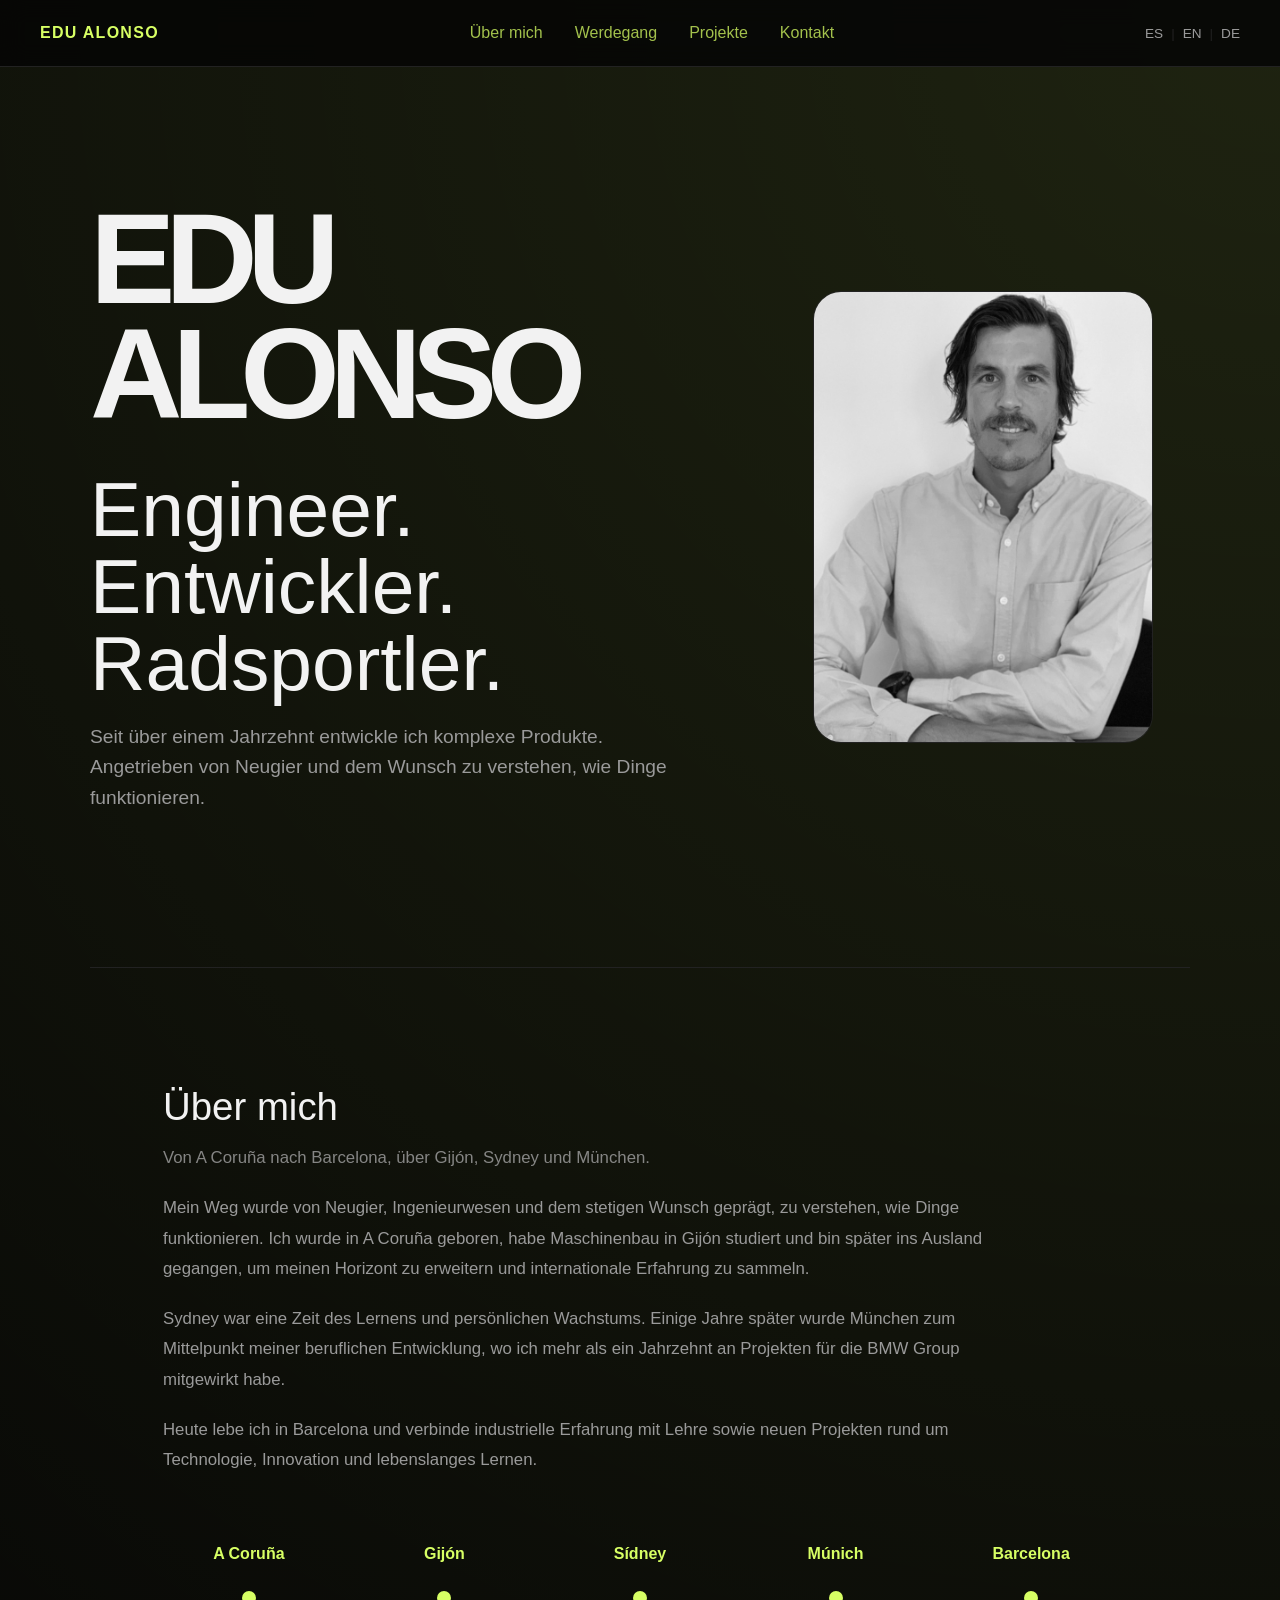
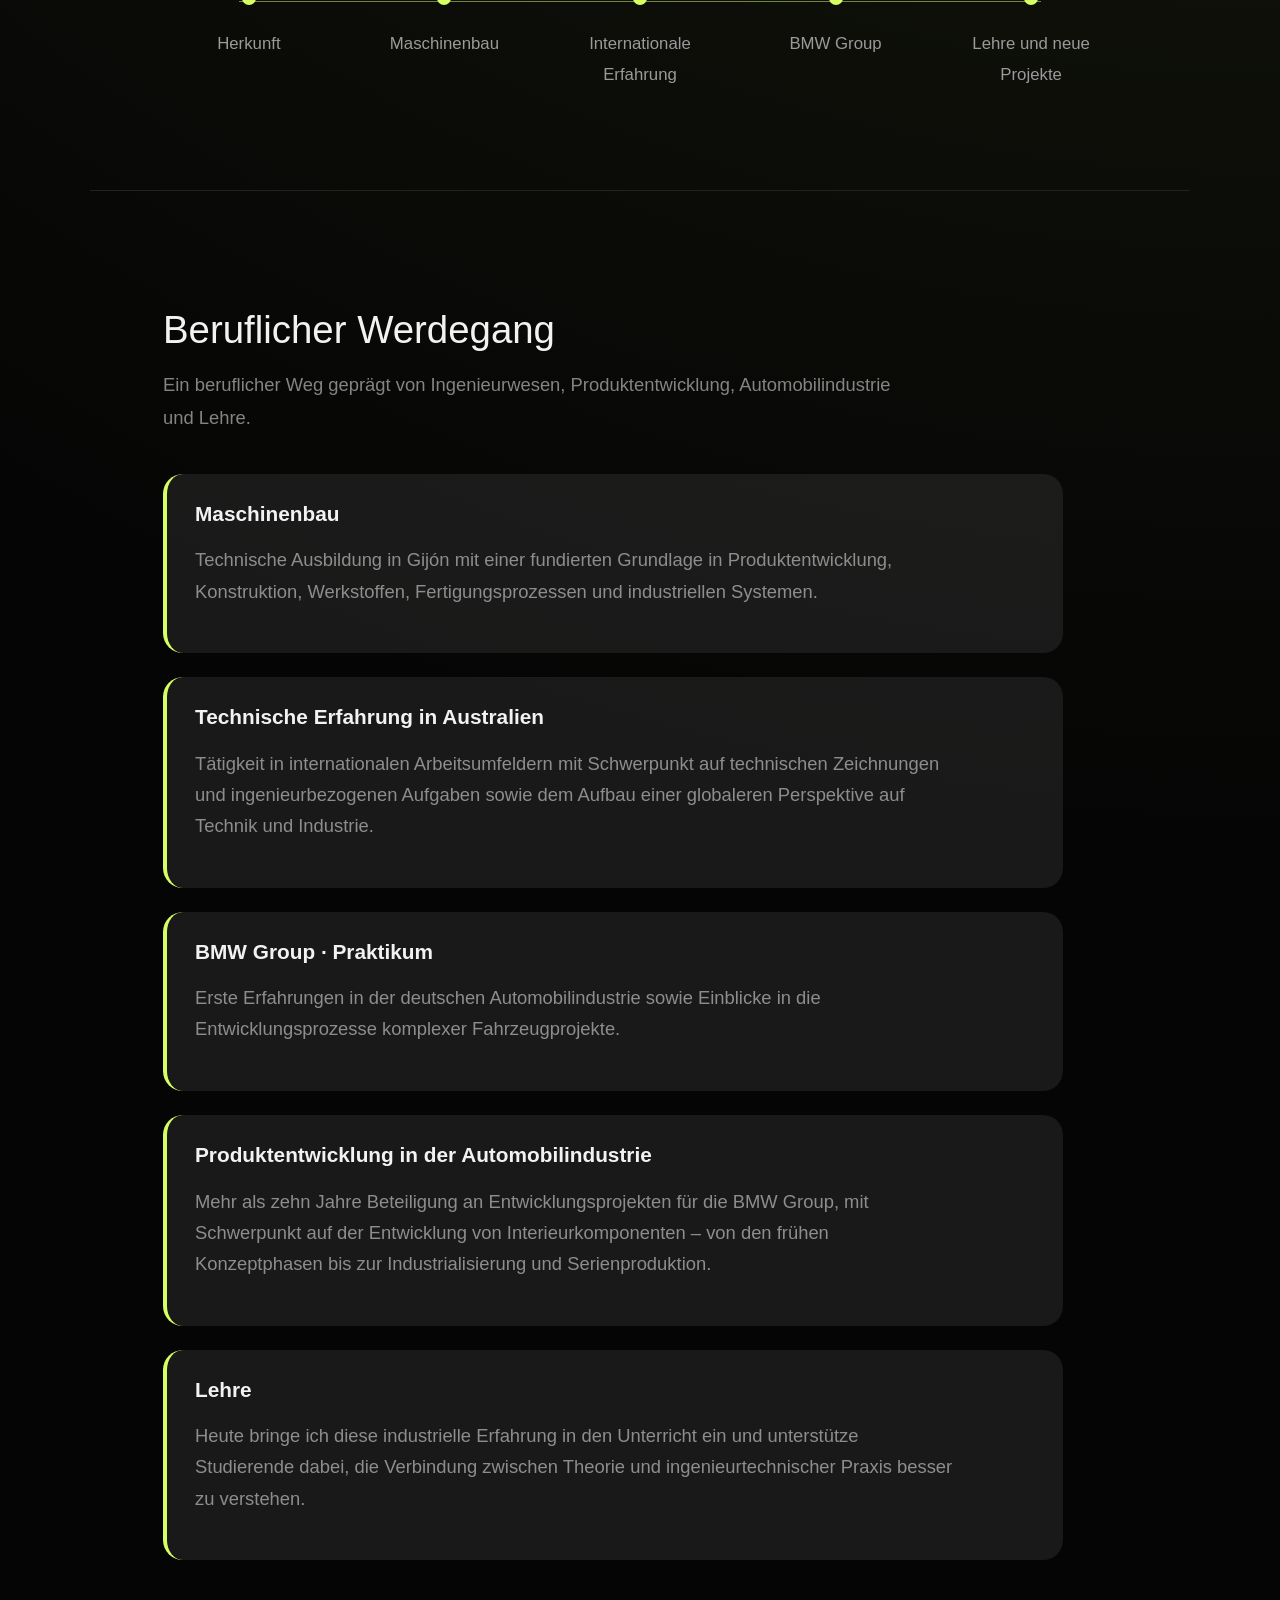
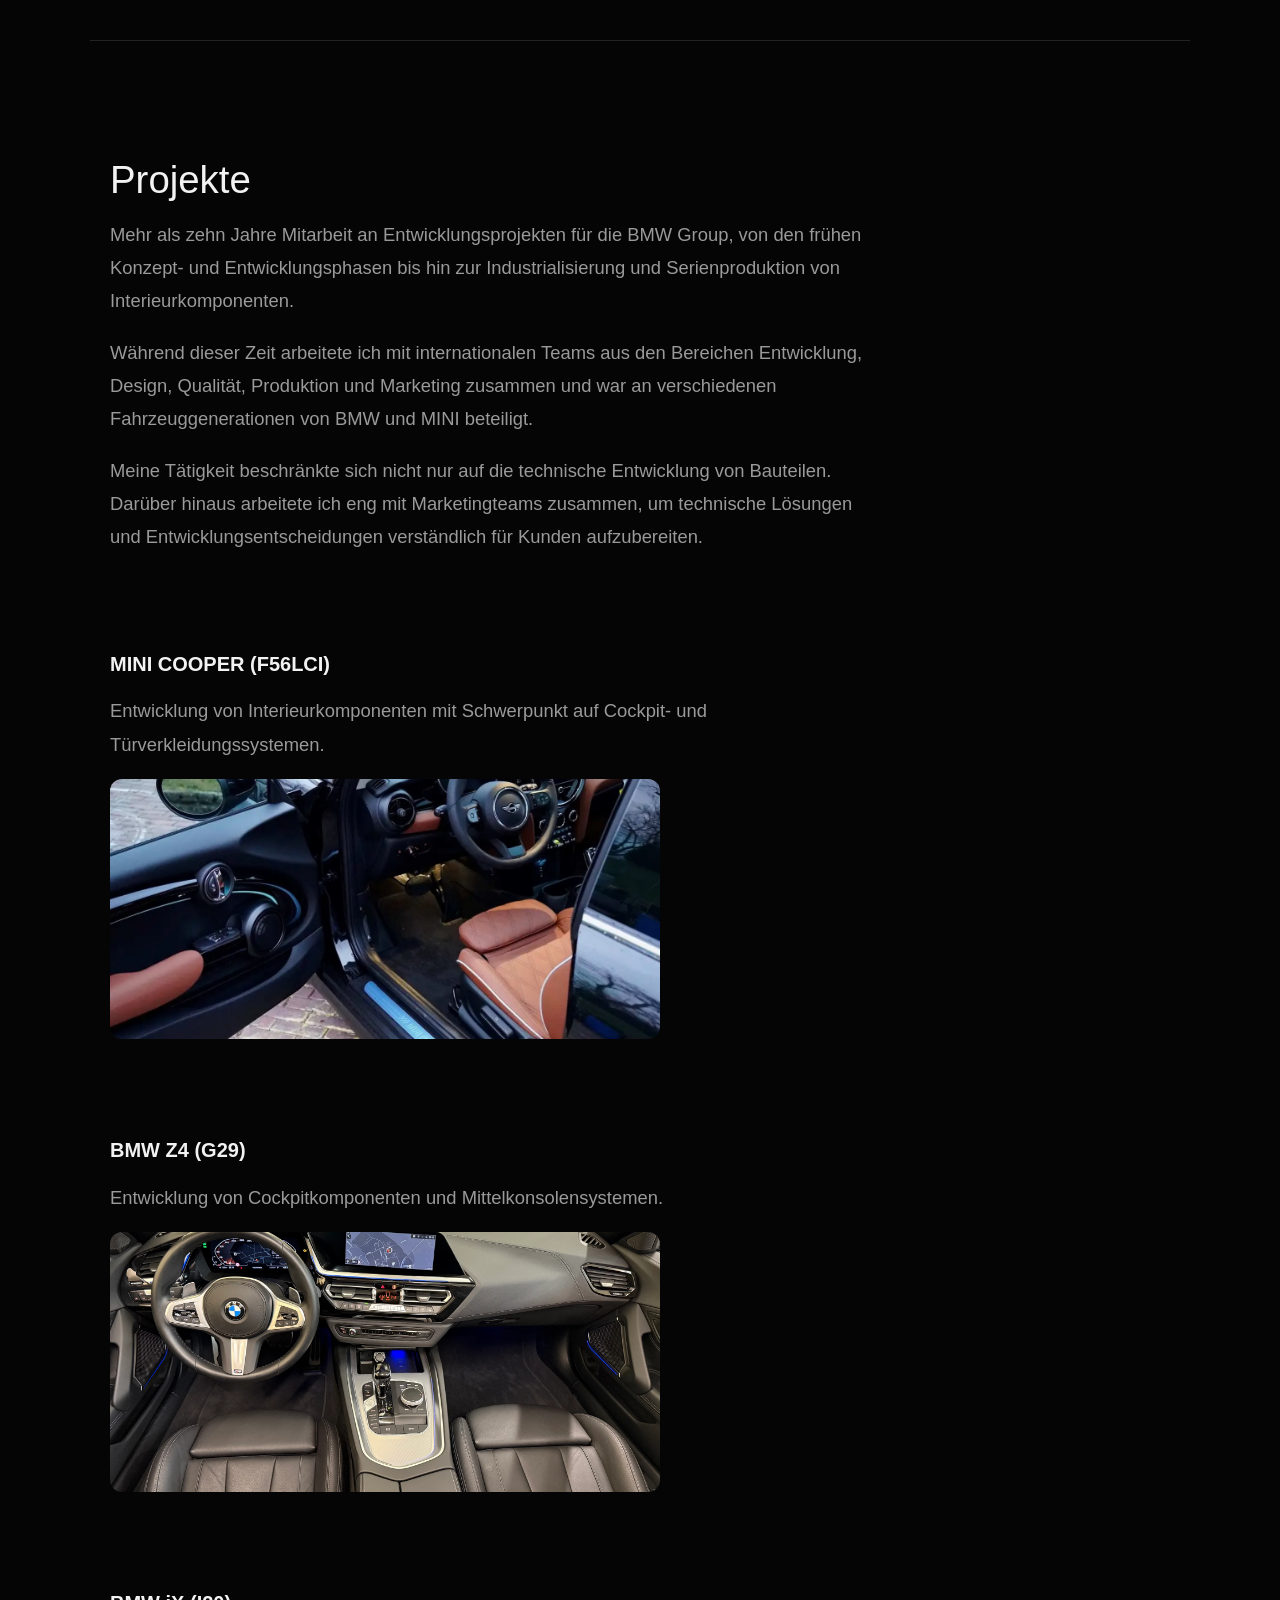
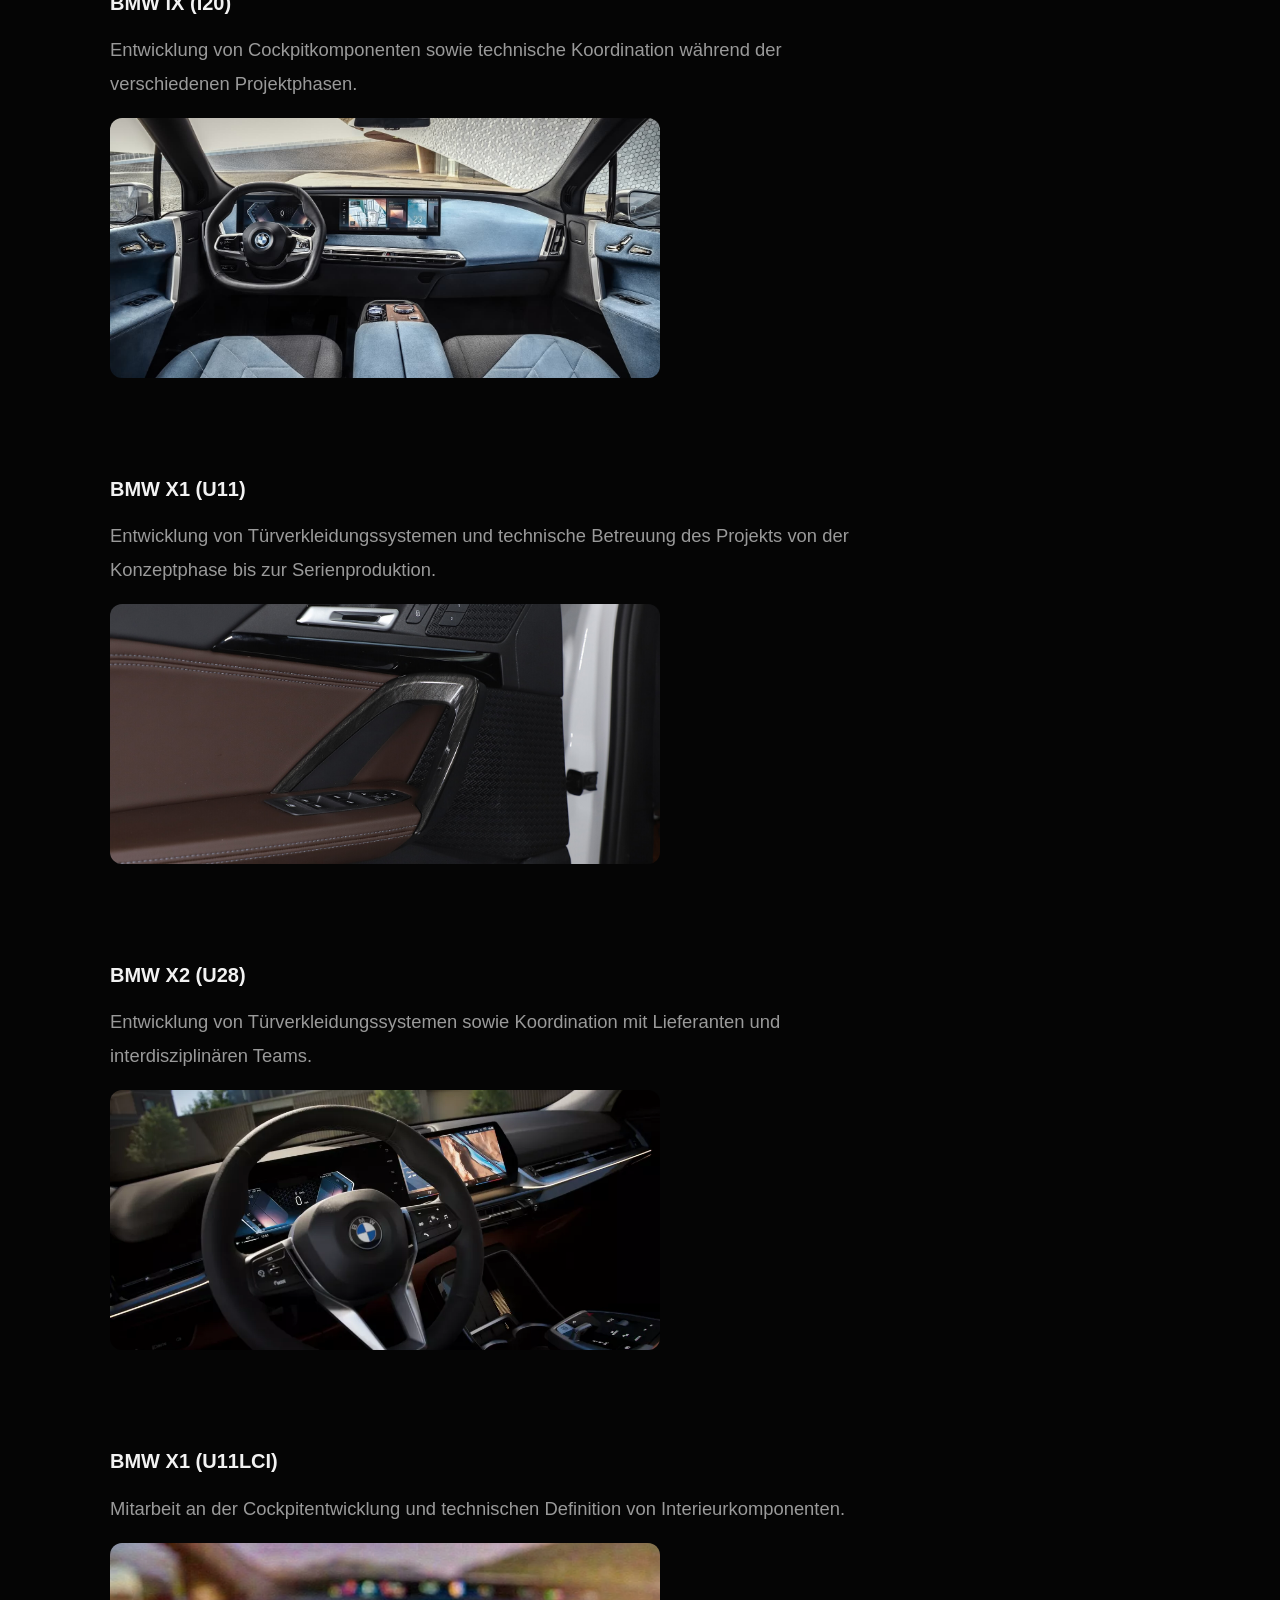
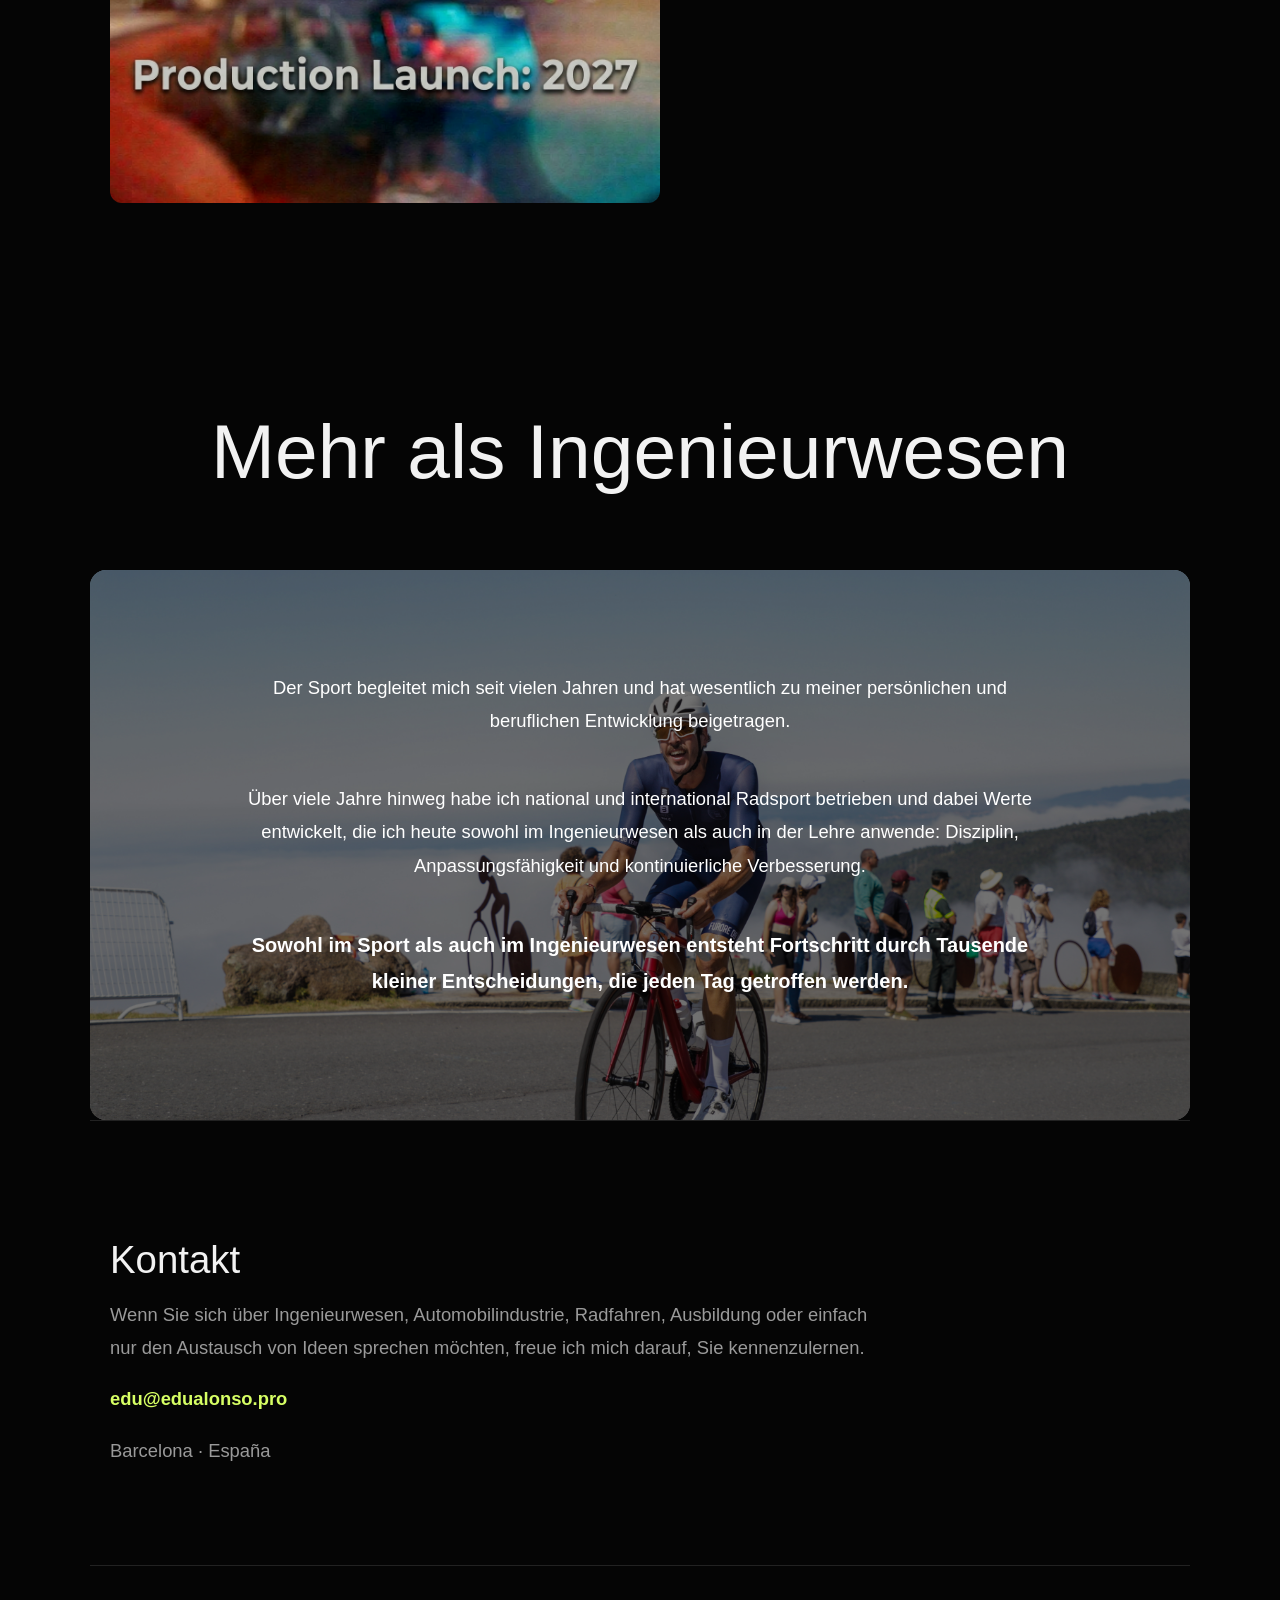
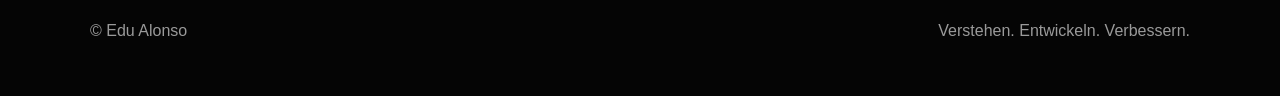
==== de/index.html @ 9af8e87d "Update index.html" ====
<!DOCTYPE html>
<html lang="de">
<head>
  <meta charset="UTF-8" />
  <meta name="viewport" content="width=device-width, initial-scale=1.0" />

<title>Edu Alonso | Ingenieur · Produktentwicklung · Lehre</title>
  <link rel="stylesheet" href="../styles.css" />
</head>

<body>
  <nav class="navbar">
    <div class="nav-logo">EDU ALONSO</div>

    <div class="nav-links">
      <a href="#historia">Über mich</a>
      <a href="#trayectoria">Werdegang</a>
      <a href="#proyectos">Projekte</a>
      <a href="#contacto">Kontakt</a>
    </div>
    <div class="language-switcher">
  <a href="/">ES</a>
  <span>|</span>
  <a href="/en/">EN</a>
  <span>|</span>
  <a href="/de/">DE</a>
</div>
</div>
  </nav>

  <main class="page">
    <section class="hero hero-split">
      <div class="hero-text">
        <h1>EDU ALONSO</h1>

        <h2>
          Engineer.<br />
          Entwickler.<br />
          Radsportler.
        </h2>

        

<p class="intro">

  Seit über einem Jahrzehnt entwickle ich komplexe Produkte.

  Angetrieben von Neugier und dem Wunsch zu verstehen, wie Dinge funktionieren.

</p>
      </div>

      <div class="hero-image">
        <img src="../images/edu-portrait.jpeg" alt="Retrato de Edu Alonso" />
      </div>
    </section>

    <section id="historia" class="section">
      <div class="container">
       <h2>Über mich</h2>

<p class="section-intro">
  Von A Coruña nach Barcelona, über Gijón, Sydney und München.
</p>

<p>
  Mein Weg wurde von Neugier, Ingenieurwesen und dem stetigen Wunsch geprägt,
  zu verstehen, wie Dinge funktionieren. Ich wurde in A Coruña geboren, habe
  Maschinenbau in Gijón studiert und bin später ins Ausland gegangen,
  um meinen Horizont zu erweitern und internationale Erfahrung zu sammeln.
</p>

<p>
  Sydney war eine Zeit des Lernens und persönlichen Wachstums. Einige Jahre später
  wurde München zum Mittelpunkt meiner beruflichen Entwicklung, wo ich mehr als ein
  Jahrzehnt an Projekten für die BMW Group mitgewirkt habe.
</p>

<p>
  Heute lebe ich in Barcelona und verbinde industrielle Erfahrung mit Lehre sowie
  neuen Projekten rund um Technologie, Innovation und lebenslanges Lernen.
</p>

        <div class="city-line">
          <div class="city-point">
            <h4>A Coruña</h4>
            <span class="dot"></span>
            <p>Herkunft</p>
          </div>

          <div class="city-point">
            <h4>Gijón</h4>
            <span class="dot"></span>
            <p>Maschinenbau</p>
          </div>

          <div class="city-point">
            <h4>Sídney</h4>
            <span class="dot"></span>
            <p>Internationale Erfahrung</p>
          </div>

          <div class="city-point">
            <h4>Múnich</h4>
            <span class="dot"></span>
            <p>BMW Group</p>
          </div>

          <div class="city-point">
            <h4>Barcelona</h4>
            <span class="dot"></span>
            <p>Lehre und neue Projekte</p>
          </div>
        </div>
      </div>
    </section>

    <section id="trayectoria" class="section">
      <div class="container">
        <h2>Beruflicher Werdegang</h2>

        <p class="section-intro">
Ein beruflicher Weg geprägt von Ingenieurwesen,
Produktentwicklung, Automobilindustrie und Lehre.
</p>

        <div class="career-timeline">
          <div class="career-item">
           <h3>Maschinenbau</h3>

<p>
Technische Ausbildung in Gijón mit einer fundierten Grundlage in
Produktentwicklung, Konstruktion, Werkstoffen, Fertigungsprozessen
und industriellen Systemen.
</p>
          </div>

          <div class="career-item">
            <h3>Technische Erfahrung in Australien</h3>

<p>

Tätigkeit in internationalen Arbeitsumfeldern mit Schwerpunkt auf

technischen Zeichnungen und ingenieurbezogenen Aufgaben sowie dem Aufbau

einer globaleren Perspektive auf Technik und Industrie.

</p>
          </div>

          <div class="career-item">
          <h3>BMW Group · Praktikum</h3>

<p>
Erste Erfahrungen in der deutschen Automobilindustrie sowie Einblicke
in die Entwicklungsprozesse komplexer Fahrzeugprojekte.
</p>
          </div>

          <div class="career-item">
            <h3>Produktentwicklung in der Automobilindustrie</h3>

<p>
Mehr als zehn Jahre Beteiligung an Entwicklungsprojekten für die BMW Group,
mit Schwerpunkt auf der Entwicklung von Interieurkomponenten – von den frühen
Konzeptphasen bis zur Industrialisierung und Serienproduktion.
</p>
          </div>

          <div class="career-item">
           <h3>Lehre</h3>

<p>
Heute bringe ich diese industrielle Erfahrung in den Unterricht ein und
unterstütze Studierende dabei, die Verbindung zwischen Theorie und
ingenieurtechnischer Praxis besser zu verstehen.
</p>
          </div>
        </div>
      </div>
    </section>

    <section id="proyectos" class="section">
      <h2>Projekte</h2>

      <p>
Mehr als zehn Jahre Mitarbeit an Entwicklungsprojekten für die BMW Group,
von den frühen Konzept- und Entwicklungsphasen bis hin zur Industrialisierung
und Serienproduktion von Interieurkomponenten.
</p>

      <p>
Während dieser Zeit arbeitete ich mit internationalen Teams aus den Bereichen
Entwicklung, Design, Qualität, Produktion und Marketing zusammen und war an
verschiedenen Fahrzeuggenerationen von BMW und MINI beteiligt.
</p>

     <p>
Meine Tätigkeit beschränkte sich nicht nur auf die technische Entwicklung von
Bauteilen. Darüber hinaus arbeitete ich eng mit Marketingteams zusammen, um
technische Lösungen und Entwicklungsentscheidungen verständlich für Kunden
aufzubereiten.
</p>

      <div class="project">
        <h3>MINI COOPER (F56LCI)</h3>
       <p>
Entwicklung von Interieurkomponenten mit Schwerpunkt auf Cockpit- und Türverkleidungssystemen.
</p>
        <img src="../images/f56.jpg" alt="MINI F56" />
      </div>

      <div class="project">
        <h3>BMW Z4 (G29)</h3>
        <p>
Entwicklung von Cockpitkomponenten und Mittelkonsolensystemen.
</p>
        <img src="../images/g29.jpg" alt="BMW Z4" />
      </div>

      <div class="project">
        <h3>BMW iX (I20)</h3>
        <p>
Entwicklung von Cockpitkomponenten sowie technische Koordination während
der verschiedenen Projektphasen.
</p>
        <img src="../images/i20.jpg" alt="BMW iX" />
      </div>

      <div class="project">
        <h3>BMW X1 (U11)</h3>
        <p>
Entwicklung von Türverkleidungssystemen und technische Betreuung des Projekts
von der Konzeptphase bis zur Serienproduktion.
</p>
        <img src="../images/u11.jpg" alt="BMW U11" />
      </div>

      <div class="project">
        <h3>BMW X2 (U28)</h3>
       <p>
Entwicklung von Türverkleidungssystemen sowie Koordination mit Lieferanten
und interdisziplinären Teams.
</p>
        <img src="../images/u28.jpg" alt="BMW U28" />
      </div>

      <div class="project">
        <h3>BMW X1 (U11LCI)</h3>
     <p>
Mitarbeit an der Cockpitentwicklung und technischen Definition von
Interieurkomponenten.
</p>
        <img src="../images/u11lci.jpg" alt="BMW U11LCI" />
      </div>
    </section>

    <section id="mas-alla">
      <h2>Mehr als Ingenieurwesen</h2>

      <div class="hero-cycling">
        <img src="../images/ciclismo.jpg" alt="Edu Alonso compitiendo" />

        <div class="cycling-overlay">
          <p class="quote">
Der Sport begleitet mich seit vielen Jahren und hat wesentlich zu meiner persönlichen und beruflichen Entwicklung beigetragen.
</p>

          <p class="quote">
Über viele Jahre hinweg habe ich national und international Radsport betrieben und dabei Werte entwickelt, die ich heute sowohl im Ingenieurwesen als auch in der Lehre anwende: Disziplin, Anpassungsfähigkeit und kontinuierliche Verbesserung.
</p>

          <p class="quote final-quote">
Sowohl im Sport als auch im Ingenieurwesen entsteht Fortschritt durch Tausende kleiner Entscheidungen, die jeden Tag getroffen werden.
</p>
        </div>
      </div>
    </section>

    <section id="contacto" class="section">
      <h2> Kontakt</h2>

      <p>
        Wenn Sie sich über Ingenieurwesen, Automobilindustrie, Radfahren, Ausbildung oder einfach nur den Austausch von Ideen sprechen möchten, freue ich mich darauf, Sie kennenzulernen.
      </p>

      <p>
        <a href="mailto:edu@edualonso.pro">edu@edualonso.pro</a>
      </p>

      <p class="contact-signature">
        Barcelona · España
      </p>
    </section>

    <footer class="footer">
      <p>© Edu Alonso</p>
     <p>Verstehen. Entwickeln. Verbessern.</p>
    </footer>
  </main>

  <script src="../script.js"></script>
</body>
</html>
---- styles.css ----
:root {
  --bg: #050505;
  --text: #f2f2f2;
  --muted: #9a9a9a;
  --line: #222;
  --card: #101010;
  --accent: #d7ff64;
}

* {
  box-sizing: border-box;
}

html {
  scroll-behavior: smooth;
  max-width: 100%;
  overflow-x: hidden;
}

body {
  margin: 0;
  max-width: 100%;
  overflow-x: hidden;
  font-family: "Avenir Next", Avenir, "Helvetica Neue", Helvetica, Arial, sans-serif;
  background:
    radial-gradient(circle at top right, rgba(215, 255, 100, 0.12), transparent 30%),
    var(--bg);
  color: var(--text);
}

img {
  max-width: 100%;
}

.page,
.container {
  width: min(1100px, 90%);
  margin: 0 auto;
}

/* NAVBAR */

.navbar {
  position: sticky;
  top: 0;
  z-index: 100;
  display: flex;
  justify-content: space-between;
  align-items: center;
  padding: 24px 40px;
  background: rgba(5, 5, 5, 0.85);
  backdrop-filter: blur(12px);
  border-bottom: 1px solid var(--line);
}

.nav-logo {
  color: var(--accent);
  font-weight: 700;
  letter-spacing: 0.08em;
}

.nav-links {
  display: flex;
  gap: 32px;
}

.nav-links a {
  color: var(--accent);
  text-decoration: none;
  opacity: 0.75;
}

.nav-links a:hover {
  opacity: 1;
}
.language-switcher {
  display: flex;
  align-items: center;
  gap: 8px;
  font-size: 0.85rem;
}

.language-switcher a {
  color: var(--muted);
  text-decoration: none;
  transition: color 0.2s ease;
}

.language-switcher a:hover {
  color: var(--accent);
}

.language-switcher span {
  color: var(--line);
}

/* HERO */

.hero {
  min-height: 100vh;
  display: flex;
  flex-direction: column;
  justify-content: center;
  padding: 80px 0;
}

.hero-split {
  display: grid;
  grid-template-columns: 1.2fr 0.8fr;
  align-items: center;
  gap: 64px;
}

.hero-text {
  max-width: 720px;
}

.hero-image {
  display: flex;
  justify-content: center;
}

.hero-image img {
  width: min(340px, 100%);
  height: auto;
  border-radius: 28px;
  border: 1px solid var(--line);
  filter: grayscale(100%);
  transition: transform 0.4s ease;
}

.hero-image img:hover {
  transform: scale(1.01);
}

h1 {
  font-size: clamp(3rem, 10vw, 9rem);
  line-height: 0.9;
  margin: 0;
  letter-spacing: -0.08em;
}

h2 {
  font-size: clamp(2rem, 6vw, 5rem);
  line-height: 1;
  margin: 40px 0 20px;
  font-weight: 500;
}

.intro {
  max-width: 620px;
  color: var(--muted);
  font-size: 1.2rem;
  line-height: 1.6;
}

/* SECTIONS */

.section {
  padding: 80px 20px;
  border-top: 1px solid var(--line);
}

.section h2 {
  font-size: 2.4rem;
  margin-bottom: 16px;
}

.section h3 {
  font-size: clamp(2rem, 5vw, 4rem);
  margin: 0 0 30px;
  letter-spacing: -0.05em;
}

.section p {
  max-width: 760px;
  color: var(--muted);
  font-size: 1.15rem;
  line-height: 1.8;
}

.section-intro {
  max-width: 760px;
  font-size: 1.2rem;
  margin-bottom: 40px;
  opacity: 0.85;
}

/* HISTORIA */

#historia p {
  max-width: 850px;
  line-height: 1.8;
  font-size: 1.05rem;
  margin-bottom: 20px;
}

.city-line {
  display: flex;
  justify-content: space-between;
  position: relative;
  margin-top: 70px;
}

.city-line::before {
  content: "";
  position: absolute;
  top: 56px;
  left: 8%;
  right: 8%;
  height: 1px;
  background: var(--accent);
  opacity: 0.5;
}

.city-point {
  position: relative;
  text-align: center;
  width: 18%;
  z-index: 2;
}

.city-point h4 {
  color: var(--accent);
  font-size: 1rem;
  font-weight: 600;
  margin: 0 0 28px;
}

.dot {
  width: 14px;
  height: 14px;
  display: block;
  position: relative;
  z-index: 3;
  margin: 0 auto 24px;
  border-radius: 50%;
  background: var(--accent);
}

.city-point p {
  color: var(--muted);
  font-size: 0.9rem;
  line-height: 1.4;
  margin: 0 auto;
}

/* TRAYECTORIA */

.career-timeline {
  display: grid;
  gap: 24px;
  max-width: 900px;
}

.career-item {
  padding: 28px;
  border-left: 4px solid var(--accent);
  border-radius: 20px;
  background: rgba(255, 255, 255, 0.08);
}

.career-item h3 {
  margin-bottom: 10px;
  font-size: 1.3rem;
  letter-spacing: 0;
}

.career-item p {
  line-height: 1.7;
  opacity: 0.9;
}

/* PROYECTOS */

.project h3 {
  max-width: 850px;
  font-size: 1.25rem;
  font-weight: 600;
  margin: 100px 0 10px;
  letter-spacing: 0;
}

.project img {
  width: 100%;
  max-width: 550px;
  height: 260px;
  object-fit: cover;
  display: block;
  margin: 0 0 50px;
  border-radius: 12px;
}

/* MÁS ALLÁ */

#mas-alla {
  margin-top: 80px;
  text-align: center;
}

#mas-alla h2 {
  margin-bottom: 30px;
}

#mas-alla p {
  max-width: 800px;
  margin: 0 auto 20px;
  line-height: 1.8;
}

.hero-cycling {
  position: relative;
  margin-top: 80px;
  border-radius: 16px;
  overflow: hidden;
}

.hero-cycling img {
  width: 100%;
  height: 550px;
  object-fit: cover;
  display: block;
}

.cycling-overlay {
  position: absolute;
  inset: 0;
  display: flex;
  flex-direction: column;
  justify-content: center;
  gap: 25px;
  padding: 60px;
  background: rgba(0, 0, 0, 0.55);
}

.quote {
  max-width: 750px;
  color: white;
  font-size: 1.15rem;
  line-height: 1.6;
  margin: 0;
}

.final-quote {
  font-size: 1.25rem;
  font-weight: 600;
  margin-top: 15px;
}

/* CONTACTO */

#contacto a {
  color: var(--accent);
  text-decoration: none;
  font-weight: 600;
}

#contacto a:hover {
  opacity: 0.8;
}

/* FOOTER */

.footer {
  display: flex;
  justify-content: space-between;
  gap: 20px;
  padding: 40px 0;
  border-top: 1px solid var(--line);
  color: var(--muted);
}

/* TABLET */

@media (max-width: 900px) {
  .city-line {
    flex-direction: column;
    gap: 30px;
  }

  .city-line::before {
    display: none;
  }

  .city-point {
    width: 100%;
  }
}

/* MOBILE */

@media (max-width: 800px) {
  .hero {
    padding: 60px 0;
  }

  .hero-split {
    grid-template-columns: 1fr;
    gap: 40px;
  }

  .hero-image {
    justify-content: flex-start;
  }

  .hero-image img {
    width: min(300px, 80vw);
  }

  .footer {
    flex-direction: column;
  }
}

@media (max-width: 700px) {
  .navbar {
    flex-direction: column;
    gap: 14px;
    padding: 18px 20px;
  }

  .nav-links {
    flex-wrap: wrap;
    justify-content: center;
    gap: 16px;
    font-size: 0.9rem;
  }

  .page,
  .container {
    width: 92%;
  }

  h1 {
    font-size: clamp(3rem, 18vw, 5rem);
  }

  h2 {
    font-size: 2rem;
  }

  .section {
    padding: 60px 18px;
  }

  .section p {
    font-size: 1rem;
  }

  .project h3 {
    font-size: 1.15rem;
  }

  .project img {
    width: 85%;
    max-width: 400px;
    height: auto;
    object-fit: contain;
    margin: 15px 0;
  }

  .hero-cycling img {
    height: auto;
    min-height: 420px;
    object-fit: cover;
  }

  .cycling-overlay {
    padding: 28px;
    gap: 16px;
  }

  .quote {
    font-size: 0.90rem;
    line-height: 1.45;
  }

  .final-quote {
    font-size: 0.90rem;
  }
}
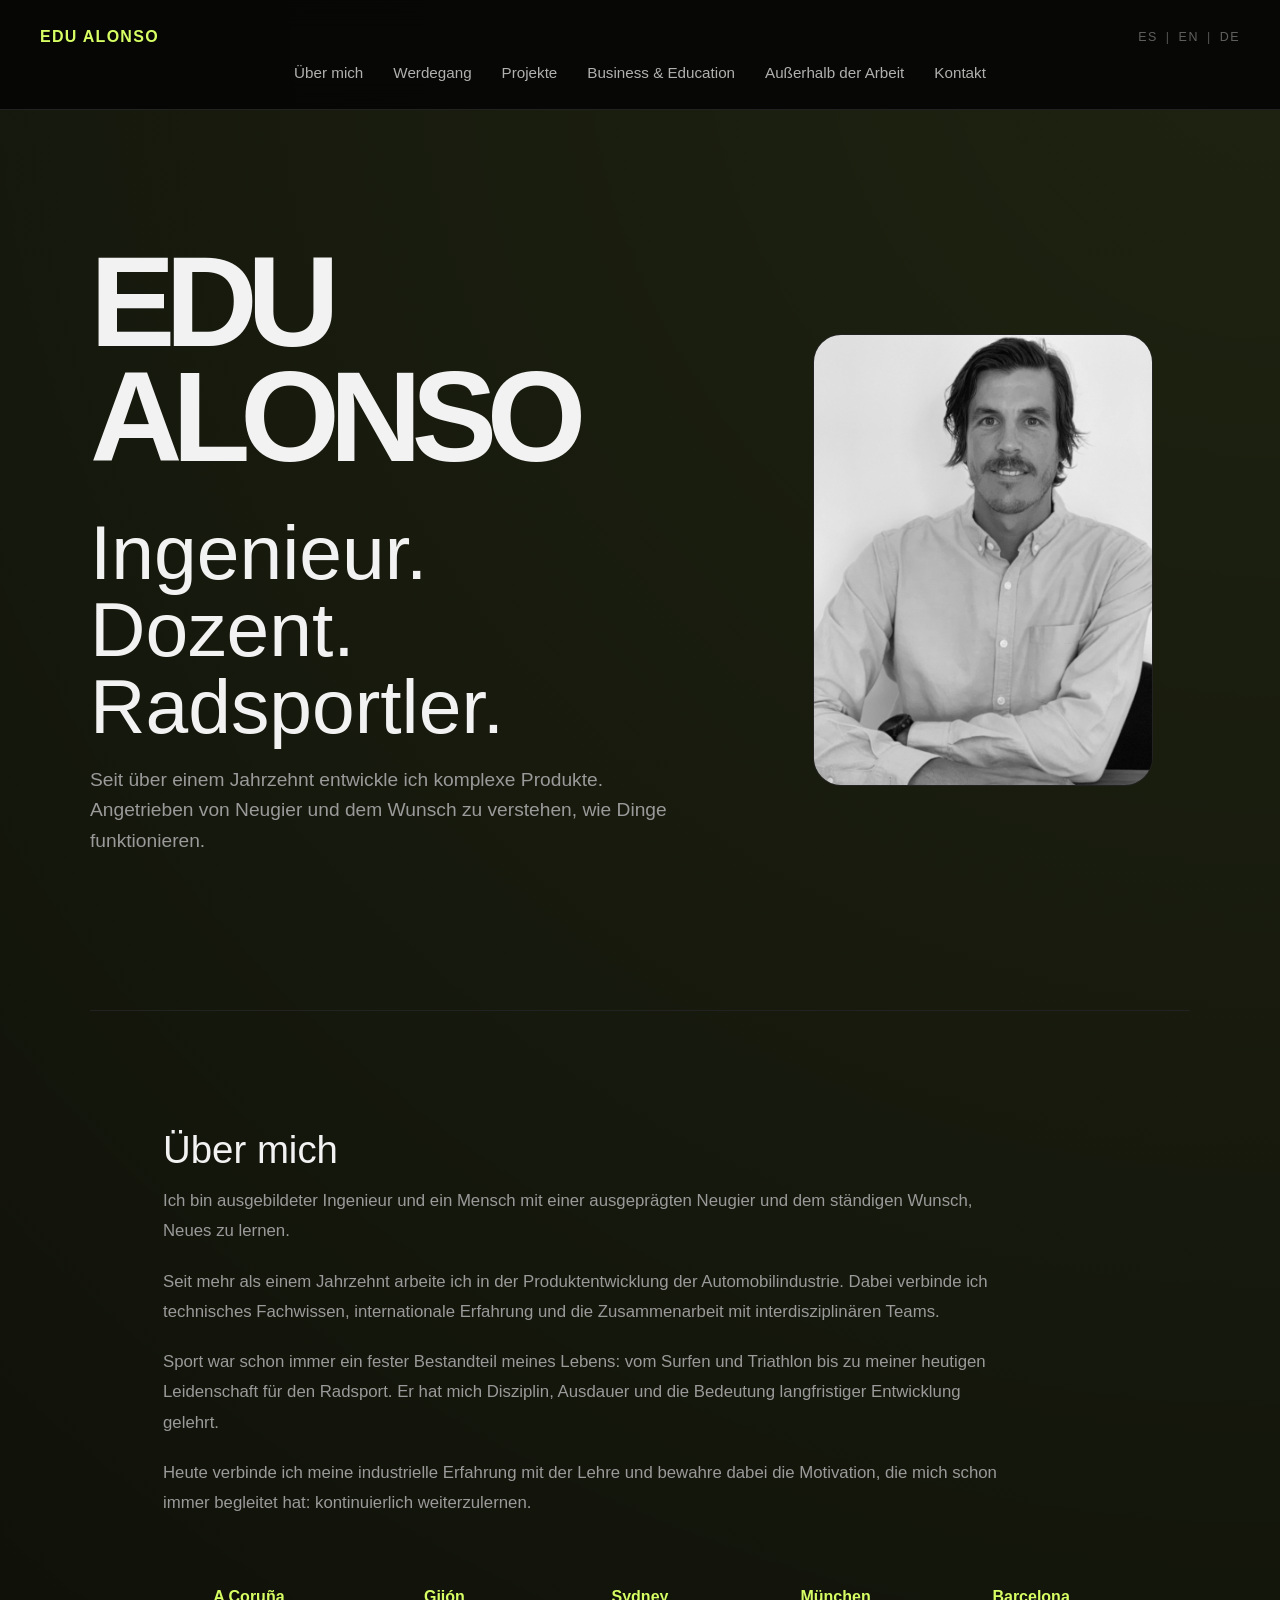
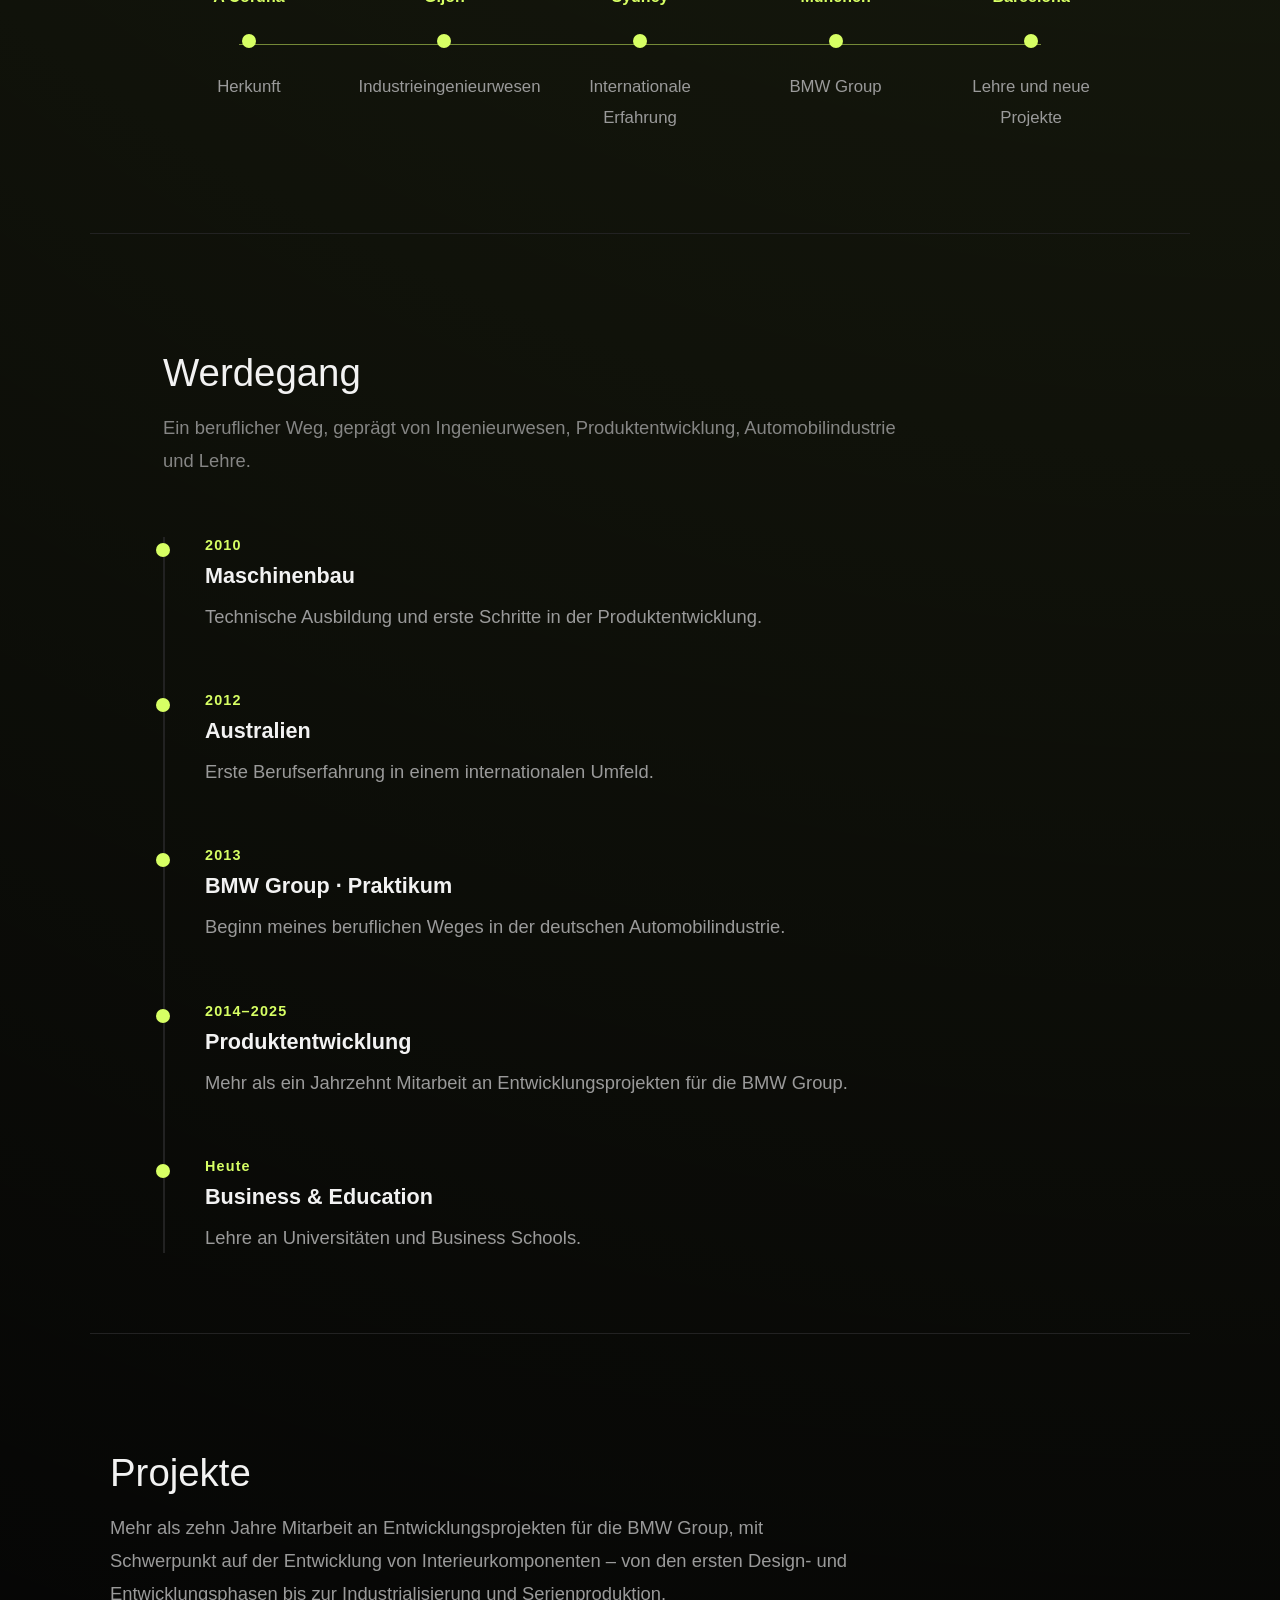
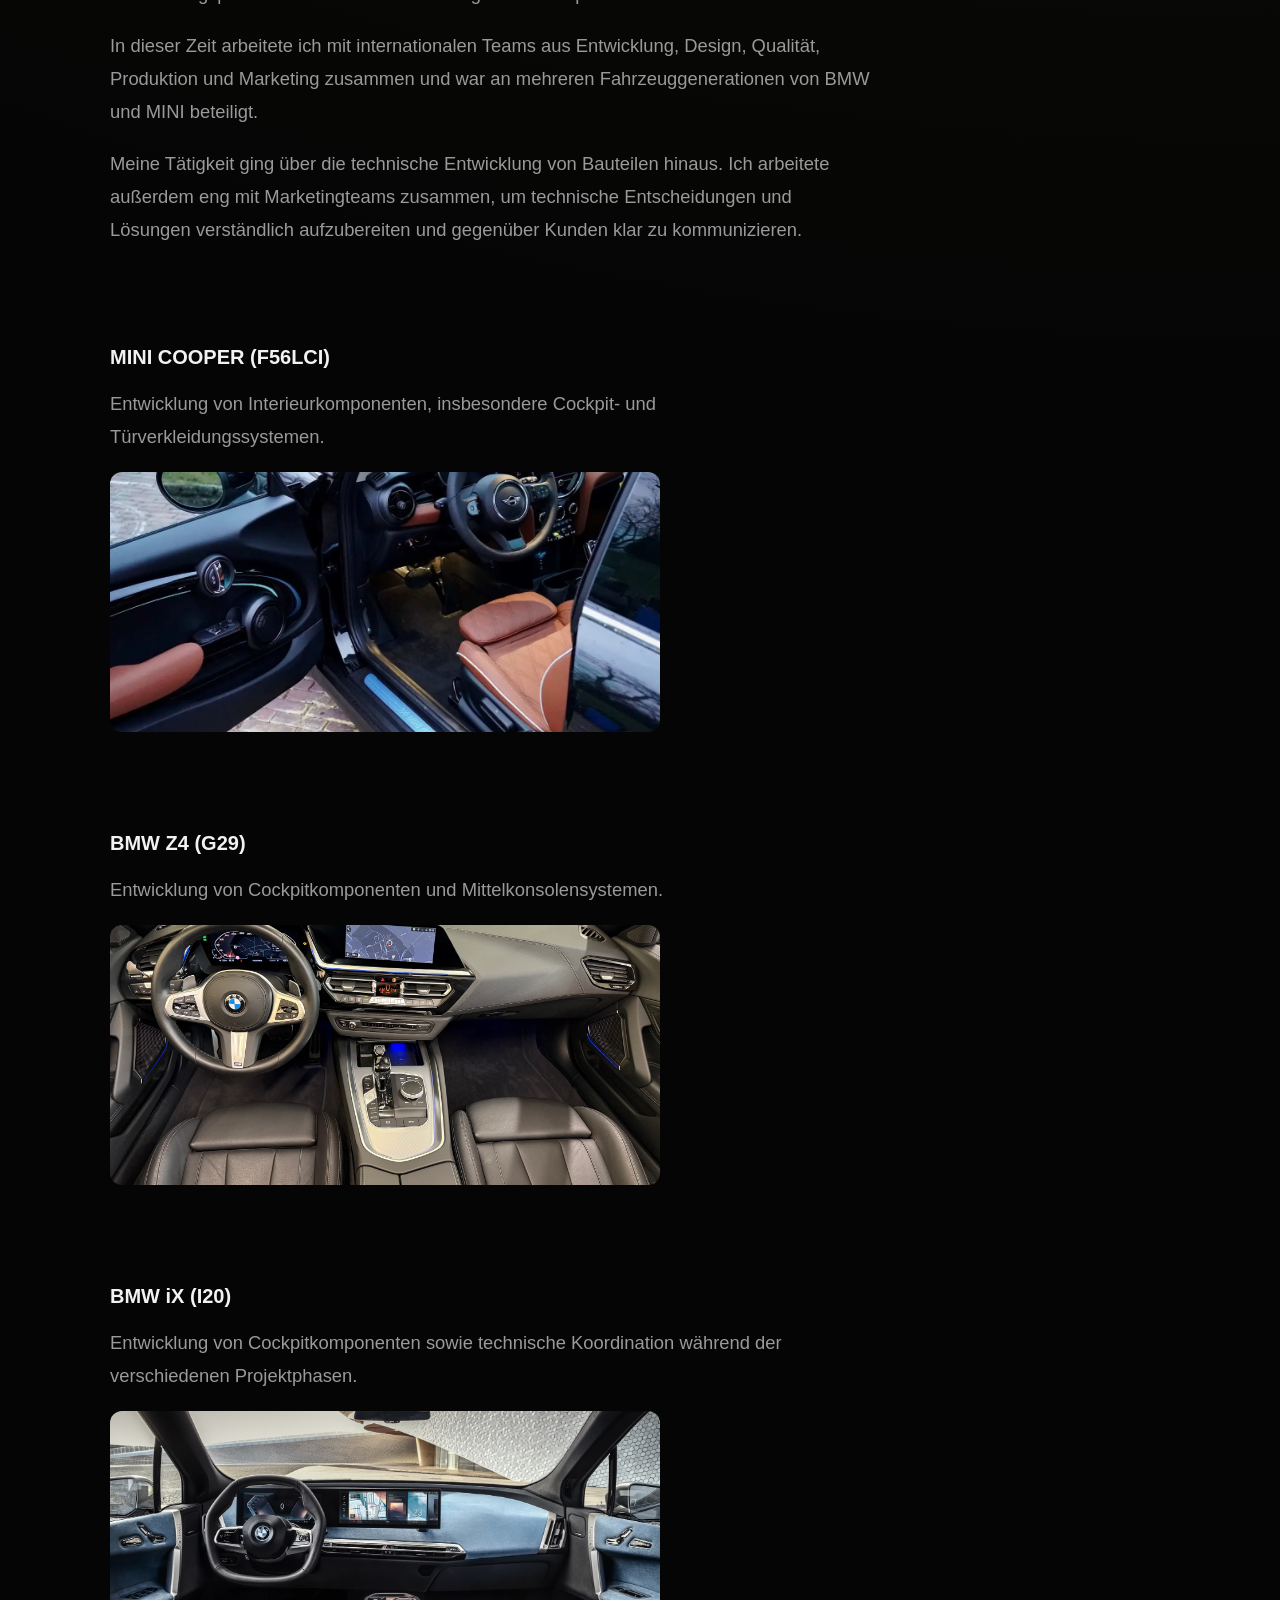
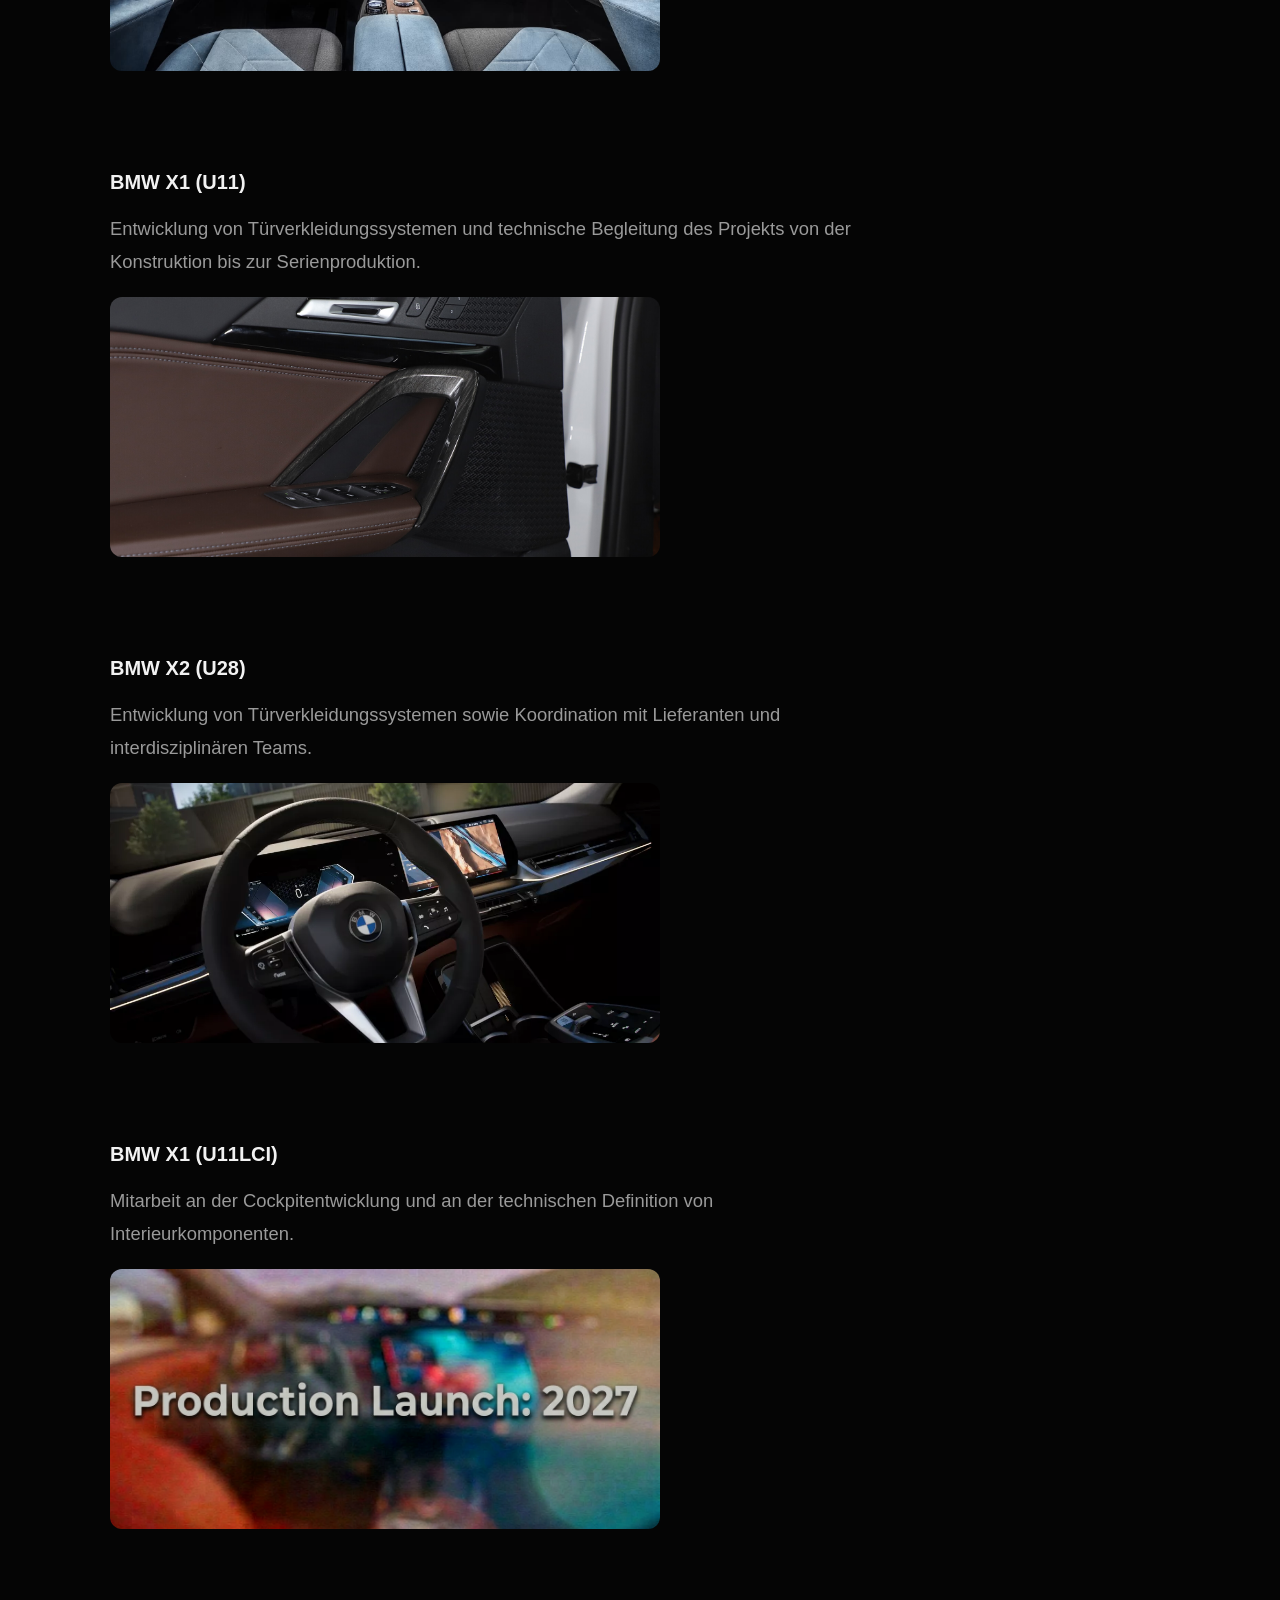
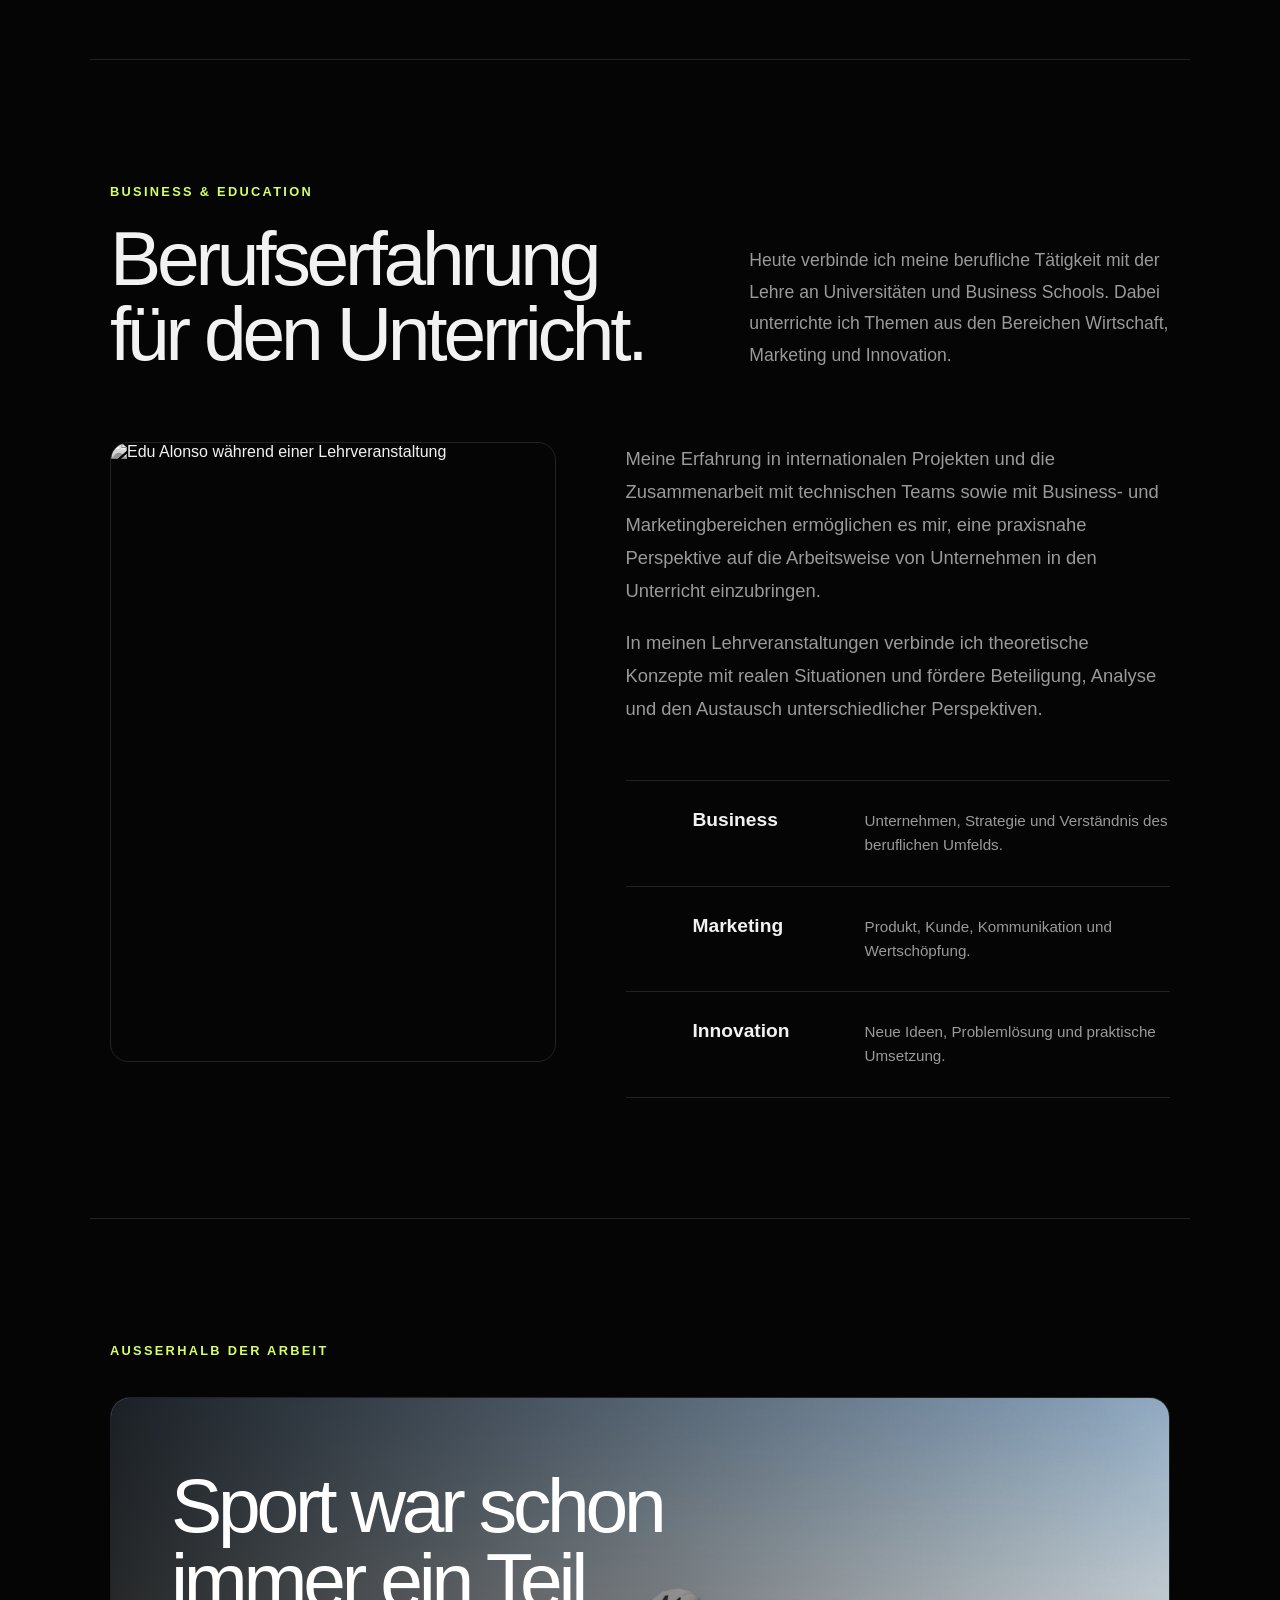
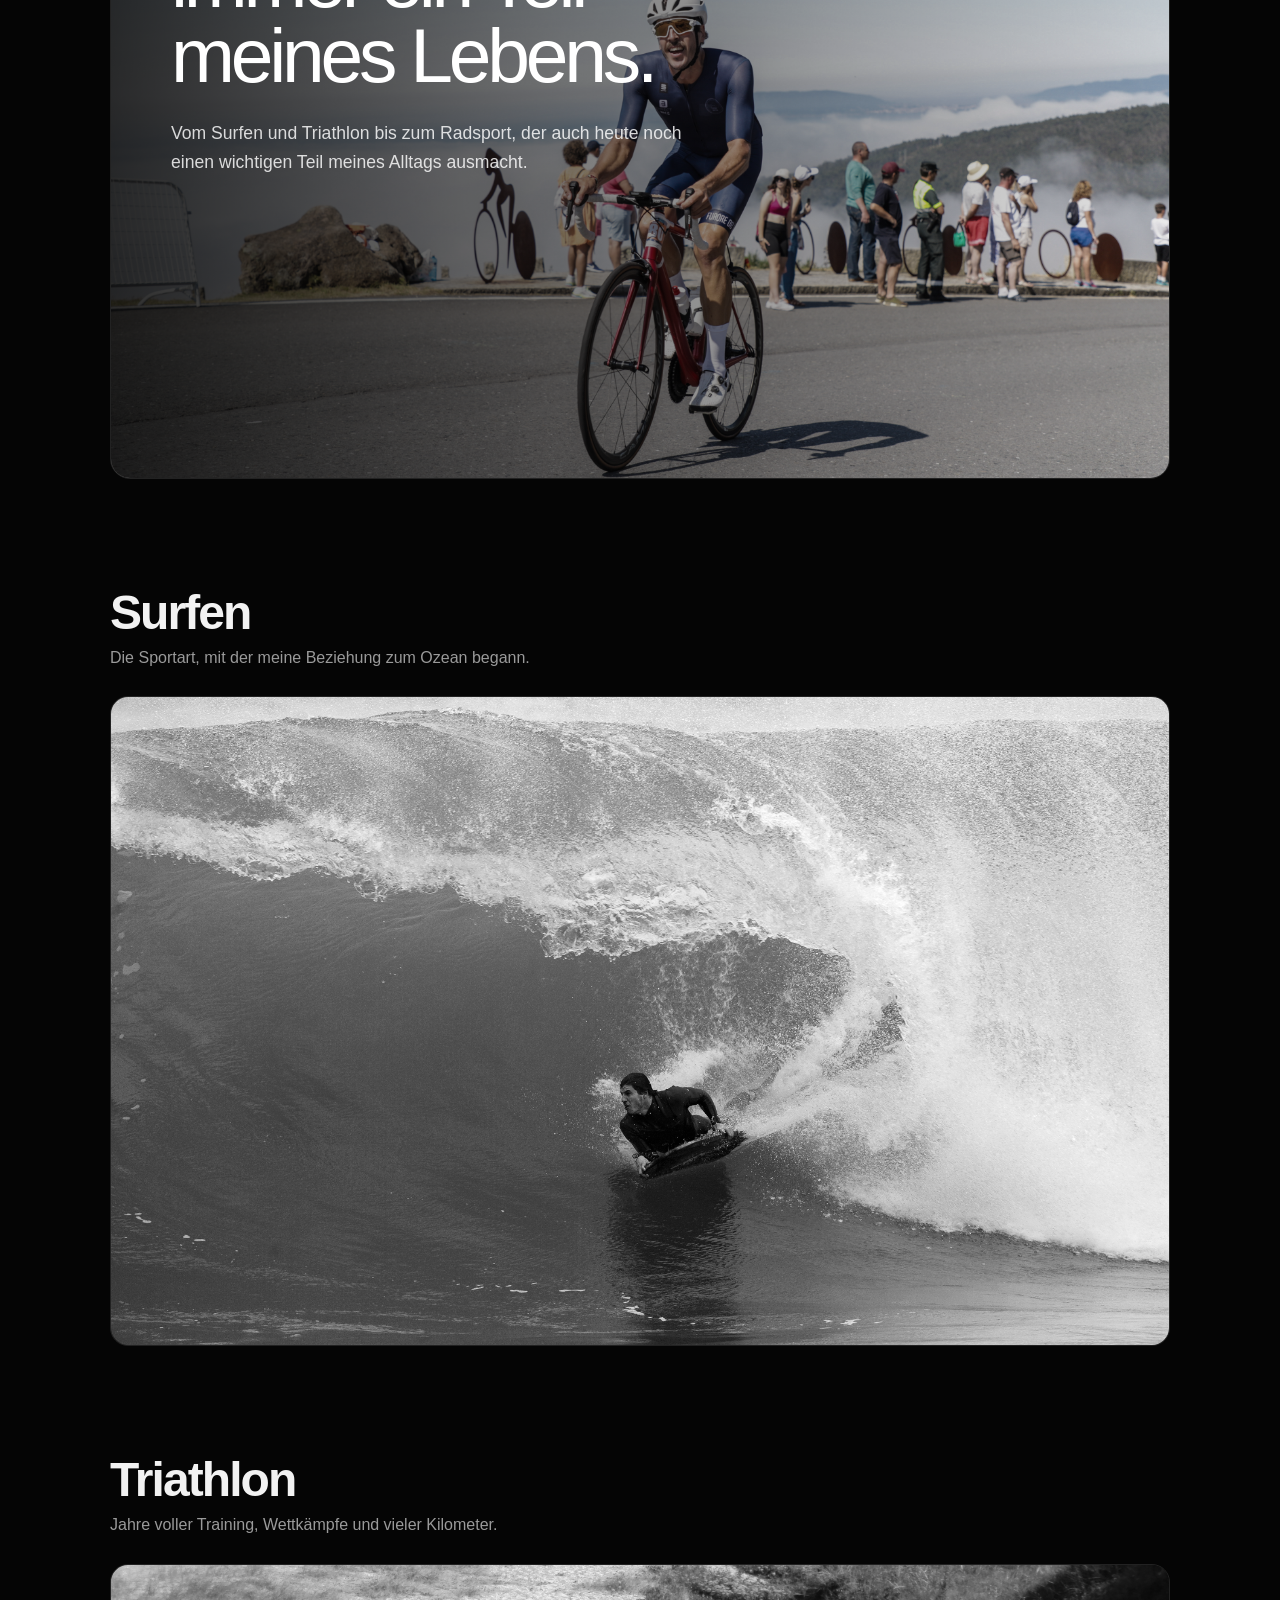
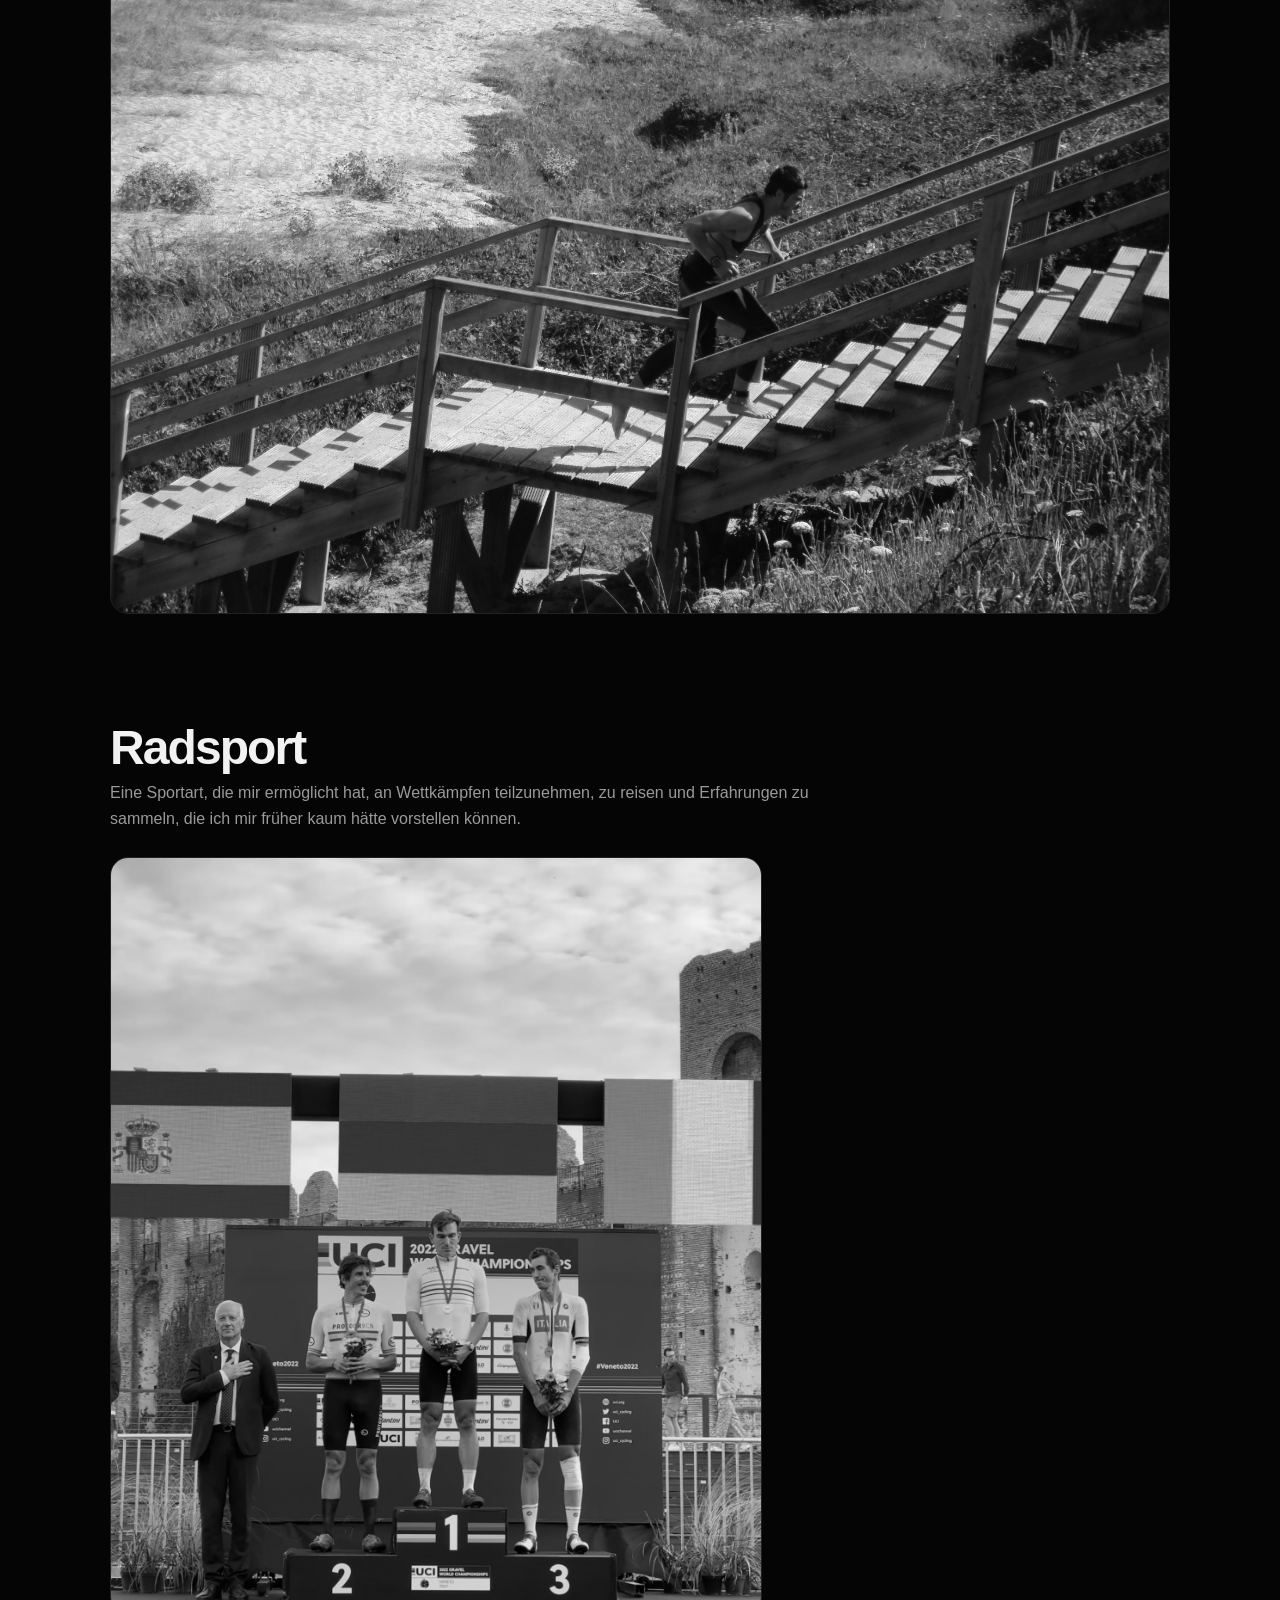
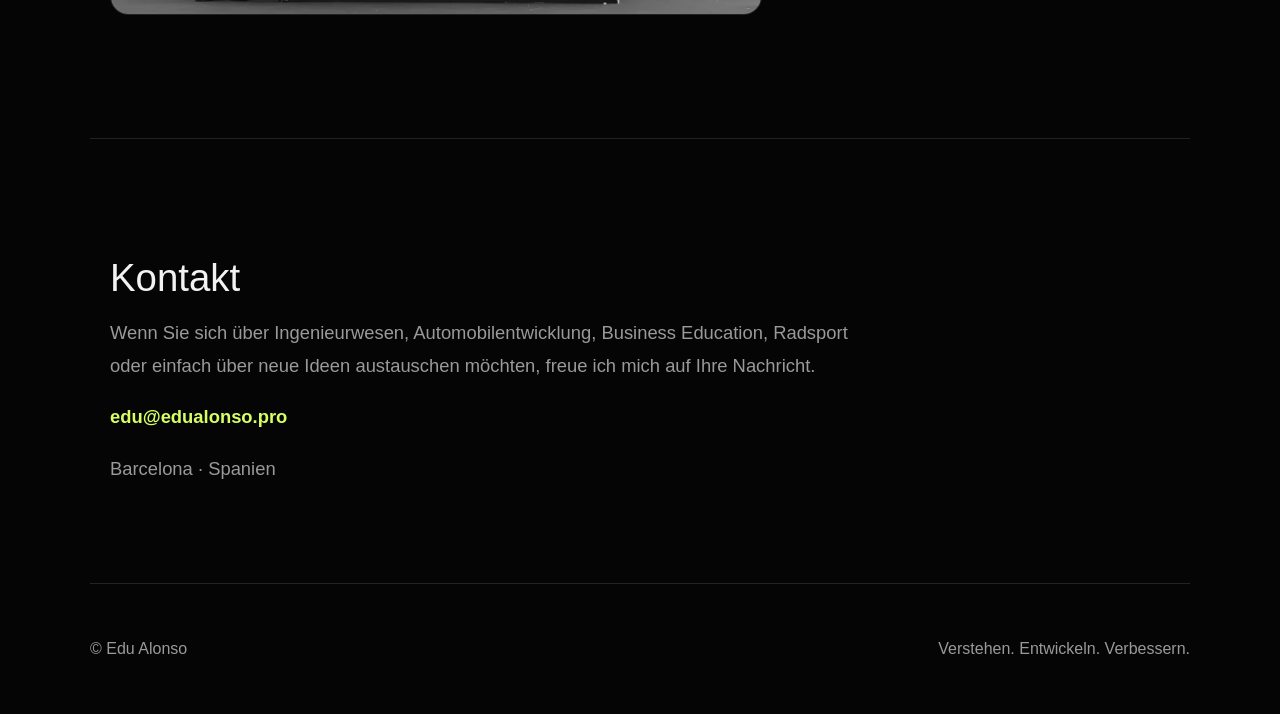
==== commit 916a3988: "cambio fotos e idiomas" ====
--- a/de/index.html
+++ b/de/index.html
@@ -4,28 +4,35 @@
   <meta charset="UTF-8" />
   <meta name="viewport" content="width=device-width, initial-scale=1.0" />
 
-<title>Edu Alonso | Ingenieur · Produktentwicklung · Lehre</title>
+  <title>Edu Alonso | Ingenieur · Produktentwicklung · Lehre</title>
+
   <link rel="stylesheet" href="../styles.css" />
 </head>
 
 <body>
   <nav class="navbar">
-    <div class="nav-logo">EDU ALONSO</div>
+    <div class="nav-top">
+      <div class="nav-logo">
+        EDU ALONSO
+      </div>
+
+      <div class="language-switcher">
+        <a href="/">ES</a>
+        <span>|</span>
+        <a href="/en/">EN</a>
+        <span>|</span>
+        <a href="/de/">DE</a>
+      </div>
+    </div>
 
     <div class="nav-links">
       <a href="#historia">Über mich</a>
       <a href="#trayectoria">Werdegang</a>
       <a href="#proyectos">Projekte</a>
+      <a href="#business-education">Business & Education</a>
+      <a href="#mas-alla">Außerhalb der Arbeit</a>
       <a href="#contacto">Kontakt</a>
     </div>
-    <div class="language-switcher">
-  <a href="/">ES</a>
-  <span>|</span>
-  <a href="/en/">EN</a>
-  <span>|</span>
-  <a href="/de/">DE</a>
-</div>
-</div>
   </nav>
 
   <main class="page">
@@ -34,52 +41,52 @@
         <h1>EDU ALONSO</h1>
 
         <h2>
-          Engineer.<br />
-          Entwickler.<br />
+          Ingenieur.<br />
+          Dozent.<br />
           Radsportler.
         </h2>
 
-        
-
-<p class="intro">
-
-  Seit über einem Jahrzehnt entwickle ich komplexe Produkte.
-
-  Angetrieben von Neugier und dem Wunsch zu verstehen, wie Dinge funktionieren.
-
-</p>
+        <p class="intro">
+          Seit über einem Jahrzehnt entwickle ich komplexe Produkte.
+          Angetrieben von Neugier und dem Wunsch zu verstehen, wie Dinge funktionieren.
+        </p>
       </div>
 
       <div class="hero-image">
-        <img src="../images/edu-portrait.jpeg" alt="Retrato de Edu Alonso" />
+        <img
+          src="../images/edu-portrait.jpeg"
+          alt="Porträt von Edu Alonso"
+        />
       </div>
     </section>
 
     <section id="historia" class="section">
       <div class="container">
-       <h2>Über mich</h2>
-
-<p class="section-intro">
-  Von A Coruña nach Barcelona, über Gijón, Sydney und München.
-</p>
-
-<p>
-  Mein Weg wurde von Neugier, Ingenieurwesen und dem stetigen Wunsch geprägt,
-  zu verstehen, wie Dinge funktionieren. Ich wurde in A Coruña geboren, habe
-  Maschinenbau in Gijón studiert und bin später ins Ausland gegangen,
-  um meinen Horizont zu erweitern und internationale Erfahrung zu sammeln.
-</p>
-
-<p>
-  Sydney war eine Zeit des Lernens und persönlichen Wachstums. Einige Jahre später
-  wurde München zum Mittelpunkt meiner beruflichen Entwicklung, wo ich mehr als ein
-  Jahrzehnt an Projekten für die BMW Group mitgewirkt habe.
-</p>
-
-<p>
-  Heute lebe ich in Barcelona und verbinde industrielle Erfahrung mit Lehre sowie
-  neuen Projekten rund um Technologie, Innovation und lebenslanges Lernen.
-</p>
+        <h2>Über mich</h2>
+
+        <p>
+          Ich bin ausgebildeter Ingenieur und ein Mensch mit einer ausgeprägten
+          Neugier und dem ständigen Wunsch, Neues zu lernen.
+        </p>
+
+        <p>
+          Seit mehr als einem Jahrzehnt arbeite ich in der Produktentwicklung
+          der Automobilindustrie. Dabei verbinde ich technisches Fachwissen,
+          internationale Erfahrung und die Zusammenarbeit mit interdisziplinären Teams.
+        </p>
+
+        <p>
+          Sport war schon immer ein fester Bestandteil meines Lebens: vom Surfen
+          und Triathlon bis zu meiner heutigen Leidenschaft für den Radsport.
+          Er hat mich Disziplin, Ausdauer und die Bedeutung langfristiger
+          Entwicklung gelehrt.
+        </p>
+
+        <p>
+          Heute verbinde ich meine industrielle Erfahrung mit der Lehre und
+          bewahre dabei die Motivation, die mich schon immer begleitet hat:
+          kontinuierlich weiterzulernen.
+        </p>
 
         <div class="city-line">
           <div class="city-point">
@@ -91,17 +98,17 @@
           <div class="city-point">
             <h4>Gijón</h4>
             <span class="dot"></span>
-            <p>Maschinenbau</p>
+            <p>Industrieingenieurwesen</p>
           </div>
 
           <div class="city-point">
-            <h4>Sídney</h4>
+            <h4>Sydney</h4>
             <span class="dot"></span>
             <p>Internationale Erfahrung</p>
           </div>
 
           <div class="city-point">
-            <h4>Múnich</h4>
+            <h4>München</h4>
             <span class="dot"></span>
             <p>BMW Group</p>
           </div>
@@ -117,65 +124,73 @@
 
     <section id="trayectoria" class="section">
       <div class="container">
-        <h2>Beruflicher Werdegang</h2>
+        <h2>Werdegang</h2>
 
         <p class="section-intro">
-Ein beruflicher Weg geprägt von Ingenieurwesen,
-Produktentwicklung, Automobilindustrie und Lehre.
-</p>
-
-        <div class="career-timeline">
-          <div class="career-item">
-           <h3>Maschinenbau</h3>
-
-<p>
-Technische Ausbildung in Gijón mit einer fundierten Grundlage in
-Produktentwicklung, Konstruktion, Werkstoffen, Fertigungsprozessen
-und industriellen Systemen.
-</p>
-          </div>
-
-          <div class="career-item">
-            <h3>Technische Erfahrung in Australien</h3>
-
-<p>
-
-Tätigkeit in internationalen Arbeitsumfeldern mit Schwerpunkt auf
-
-technischen Zeichnungen und ingenieurbezogenen Aufgaben sowie dem Aufbau
-
-einer globaleren Perspektive auf Technik und Industrie.
-
-</p>
-          </div>
-
-          <div class="career-item">
-          <h3>BMW Group · Praktikum</h3>
-
-<p>
-Erste Erfahrungen in der deutschen Automobilindustrie sowie Einblicke
-in die Entwicklungsprozesse komplexer Fahrzeugprojekte.
-</p>
-          </div>
-
-          <div class="career-item">
-            <h3>Produktentwicklung in der Automobilindustrie</h3>
-
-<p>
-Mehr als zehn Jahre Beteiligung an Entwicklungsprojekten für die BMW Group,
-mit Schwerpunkt auf der Entwicklung von Interieurkomponenten – von den frühen
-Konzeptphasen bis zur Industrialisierung und Serienproduktion.
-</p>
-          </div>
-
-          <div class="career-item">
-           <h3>Lehre</h3>
-
-<p>
-Heute bringe ich diese industrielle Erfahrung in den Unterricht ein und
-unterstütze Studierende dabei, die Verbindung zwischen Theorie und
-ingenieurtechnischer Praxis besser zu verstehen.
-</p>
+          Ein beruflicher Weg, geprägt von Ingenieurwesen, Produktentwicklung,
+          Automobilindustrie und Lehre.
+        </p>
+
+        <div class="timeline">
+          <div class="timeline-item">
+            <div class="timeline-year">2010</div>
+
+            <div class="timeline-content">
+              <h3>Maschinenbau</h3>
+
+              <p>
+                Technische Ausbildung und erste Schritte in der Produktentwicklung.
+              </p>
+            </div>
+          </div>
+
+          <div class="timeline-item">
+            <div class="timeline-year">2012</div>
+
+            <div class="timeline-content">
+              <h3>Australien</h3>
+
+              <p>
+                Erste Berufserfahrung in einem internationalen Umfeld.
+              </p>
+            </div>
+          </div>
+
+          <div class="timeline-item">
+            <div class="timeline-year">2013</div>
+
+            <div class="timeline-content">
+              <h3>BMW Group · Praktikum</h3>
+
+              <p>
+                Beginn meines beruflichen Weges in der deutschen Automobilindustrie.
+              </p>
+            </div>
+          </div>
+
+          <div class="timeline-item">
+            <div class="timeline-year">2014–2025</div>
+
+            <div class="timeline-content">
+              <h3>Produktentwicklung</h3>
+
+              <p>
+                Mehr als ein Jahrzehnt Mitarbeit an Entwicklungsprojekten
+                für die BMW Group.
+              </p>
+            </div>
+          </div>
+
+          <div class="timeline-item">
+            <div class="timeline-year">Heute</div>
+
+            <div class="timeline-content">
+              <h3>Business & Education</h3>
+
+              <p>
+                Lehre an Universitäten und Business Schools.
+              </p>
+            </div>
           </div>
         </div>
       </div>
@@ -185,121 +200,295 @@
       <h2>Projekte</h2>
 
       <p>
-Mehr als zehn Jahre Mitarbeit an Entwicklungsprojekten für die BMW Group,
-von den frühen Konzept- und Entwicklungsphasen bis hin zur Industrialisierung
-und Serienproduktion von Interieurkomponenten.
-</p>
+        Mehr als zehn Jahre Mitarbeit an Entwicklungsprojekten für die BMW Group,
+        mit Schwerpunkt auf der Entwicklung von Interieurkomponenten – von den
+        ersten Design- und Entwicklungsphasen bis zur Industrialisierung und
+        Serienproduktion.
+      </p>
 
       <p>
-Während dieser Zeit arbeitete ich mit internationalen Teams aus den Bereichen
-Entwicklung, Design, Qualität, Produktion und Marketing zusammen und war an
-verschiedenen Fahrzeuggenerationen von BMW und MINI beteiligt.
-</p>
-
-     <p>
-Meine Tätigkeit beschränkte sich nicht nur auf die technische Entwicklung von
-Bauteilen. Darüber hinaus arbeitete ich eng mit Marketingteams zusammen, um
-technische Lösungen und Entwicklungsentscheidungen verständlich für Kunden
-aufzubereiten.
-</p>
+        In dieser Zeit arbeitete ich mit internationalen Teams aus Entwicklung,
+        Design, Qualität, Produktion und Marketing zusammen und war an mehreren
+        Fahrzeuggenerationen von BMW und MINI beteiligt.
+      </p>
+
+      <p>
+        Meine Tätigkeit ging über die technische Entwicklung von Bauteilen hinaus.
+        Ich arbeitete außerdem eng mit Marketingteams zusammen, um technische
+        Entscheidungen und Lösungen verständlich aufzubereiten und gegenüber
+        Kunden klar zu kommunizieren.
+      </p>
 
       <div class="project">
         <h3>MINI COOPER (F56LCI)</h3>
-       <p>
-Entwicklung von Interieurkomponenten mit Schwerpunkt auf Cockpit- und Türverkleidungssystemen.
-</p>
-        <img src="../images/f56.jpg" alt="MINI F56" />
+
+        <p>
+          Entwicklung von Interieurkomponenten, insbesondere Cockpit- und
+          Türverkleidungssystemen.
+        </p>
+
+        <img
+          src="../images/f56.jpg"
+          alt="Interieur des MINI Cooper F56LCI"
+        />
       </div>
 
       <div class="project">
         <h3>BMW Z4 (G29)</h3>
-        <p>
-Entwicklung von Cockpitkomponenten und Mittelkonsolensystemen.
-</p>
-        <img src="../images/g29.jpg" alt="BMW Z4" />
+
+        <p>
+          Entwicklung von Cockpitkomponenten und Mittelkonsolensystemen.
+        </p>
+
+        <img
+          src="../images/g29.jpg"
+          alt="Interieur des BMW Z4 G29"
+        />
       </div>
 
       <div class="project">
         <h3>BMW iX (I20)</h3>
-        <p>
-Entwicklung von Cockpitkomponenten sowie technische Koordination während
-der verschiedenen Projektphasen.
-</p>
-        <img src="../images/i20.jpg" alt="BMW iX" />
+
+        <p>
+          Entwicklung von Cockpitkomponenten sowie technische Koordination
+          während der verschiedenen Projektphasen.
+        </p>
+
+        <img
+          src="../images/i20.jpg"
+          alt="Interieur des BMW iX I20"
+        />
       </div>
 
       <div class="project">
         <h3>BMW X1 (U11)</h3>
-        <p>
-Entwicklung von Türverkleidungssystemen und technische Betreuung des Projekts
-von der Konzeptphase bis zur Serienproduktion.
-</p>
-        <img src="../images/u11.jpg" alt="BMW U11" />
+
+        <p>
+          Entwicklung von Türverkleidungssystemen und technische Begleitung
+          des Projekts von der Konstruktion bis zur Serienproduktion.
+        </p>
+
+        <img
+          src="../images/u11.jpg"
+          alt="Interieur des BMW X1 U11"
+        />
       </div>
 
       <div class="project">
         <h3>BMW X2 (U28)</h3>
-       <p>
-Entwicklung von Türverkleidungssystemen sowie Koordination mit Lieferanten
-und interdisziplinären Teams.
-</p>
-        <img src="../images/u28.jpg" alt="BMW U28" />
+
+        <p>
+          Entwicklung von Türverkleidungssystemen sowie Koordination mit
+          Lieferanten und interdisziplinären Teams.
+        </p>
+
+        <img
+          src="../images/u28.jpg"
+          alt="Interieur des BMW X2 U28"
+        />
       </div>
 
       <div class="project">
         <h3>BMW X1 (U11LCI)</h3>
-     <p>
-Mitarbeit an der Cockpitentwicklung und technischen Definition von
-Interieurkomponenten.
-</p>
-        <img src="../images/u11lci.jpg" alt="BMW U11LCI" />
-      </div>
-    </section>
-
-    <section id="mas-alla">
-      <h2>Mehr als Ingenieurwesen</h2>
-
-      <div class="hero-cycling">
-        <img src="../images/ciclismo.jpg" alt="Edu Alonso compitiendo" />
-
-        <div class="cycling-overlay">
-          <p class="quote">
-Der Sport begleitet mich seit vielen Jahren und hat wesentlich zu meiner persönlichen und beruflichen Entwicklung beigetragen.
-</p>
-
-          <p class="quote">
-Über viele Jahre hinweg habe ich national und international Radsport betrieben und dabei Werte entwickelt, die ich heute sowohl im Ingenieurwesen als auch in der Lehre anwende: Disziplin, Anpassungsfähigkeit und kontinuierliche Verbesserung.
-</p>
-
-          <p class="quote final-quote">
-Sowohl im Sport als auch im Ingenieurwesen entsteht Fortschritt durch Tausende kleiner Entscheidungen, die jeden Tag getroffen werden.
-</p>
-        </div>
+
+        <p>
+          Mitarbeit an der Cockpitentwicklung und an der technischen Definition
+          von Interieurkomponenten.
+        </p>
+
+        <img
+          src="../images/u11lci.jpg"
+          alt="Interieur des BMW X1 U11LCI"
+        />
+      </div>
+    </section>
+
+    <section
+      id="business-education"
+      class="section business-education"
+    >
+      <div class="business-header">
+        <div>
+          <p class="section-label">BUSINESS & EDUCATION</p>
+
+          <h2>Berufserfahrung für den Unterricht.</h2>
+        </div>
+
+        <p class="business-intro">
+          Heute verbinde ich meine berufliche Tätigkeit mit der Lehre an
+          Universitäten und Business Schools. Dabei unterrichte ich Themen aus
+          den Bereichen Wirtschaft, Marketing und Innovation.
+        </p>
+      </div>
+
+      <div class="business-content">
+        <div class="business-image">
+          <img
+            src="../images/docencia.jpg"
+            alt="Edu Alonso während einer Lehrveranstaltung"
+          />
+        </div>
+
+        <div class="business-text">
+          <p>
+            Meine Erfahrung in internationalen Projekten und die Zusammenarbeit
+            mit technischen Teams sowie mit Business- und Marketingbereichen
+            ermöglichen es mir, eine praxisnahe Perspektive auf die Arbeitsweise
+            von Unternehmen in den Unterricht einzubringen.
+          </p>
+
+          <p>
+            In meinen Lehrveranstaltungen verbinde ich theoretische Konzepte mit
+            realen Situationen und fördere Beteiligung, Analyse und den Austausch
+            unterschiedlicher Perspektiven.
+          </p>
+
+          <div class="teaching-topics">
+            <div class="teaching-topic">
+              <span></span>
+
+              <h3>Business</h3>
+
+              <p>
+                Unternehmen, Strategie und Verständnis des beruflichen Umfelds.
+              </p>
+            </div>
+
+            <div class="teaching-topic">
+              <span></span>
+
+              <h3>Marketing</h3>
+
+              <p>
+                Produkt, Kunde, Kommunikation und Wertschöpfung.
+              </p>
+            </div>
+
+            <div class="teaching-topic">
+              <span></span>
+
+              <h3>Innovation</h3>
+
+              <p>
+                Neue Ideen, Problemlösung und praktische Umsetzung.
+              </p>
+            </div>
+          </div>
+        </div>
+      </div>
+    </section>
+
+    <section id="mas-alla" class="section outside-office">
+      <div class="outside-title">
+        <p class="section-label">AUSSERHALB DER ARBEIT</p>
+      </div>
+
+      <div class="outside-hero">
+        <img
+          src="../images/ciclismo-portada.jpg"
+          alt="Edu Alonso beim Radsport"
+        />
+
+        <div class="outside-hero-overlay">
+          <h2>Sport war schon immer ein Teil meines Lebens.</h2>
+
+          <p>
+            Vom Surfen und Triathlon bis zum Radsport, der auch heute noch
+            einen wichtigen Teil meines Alltags ausmacht.
+          </p>
+        </div>
+      </div>
+
+      <div class="sports-gallery">
+        <article class="sport-story">
+          <div class="sport-caption">
+            <div>
+              <h3>Surfen</h3>
+
+              <p>
+                Die Sportart, mit der meine Beziehung zum Ozean begann.
+              </p>
+            </div>
+          </div>
+
+          <div class="sport-image">
+            <img
+              src="../images/surf.jpg"
+              alt="Edu Alonso beim Surfen"
+            />
+          </div>
+        </article>
+
+        <article class="sport-story">
+          <div class="sport-caption">
+            <div>
+              <h3>Triathlon</h3>
+
+              <p>
+                Jahre voller Training, Wettkämpfe und vieler Kilometer.
+              </p>
+            </div>
+          </div>
+
+          <div class="sport-image">
+            <img
+              src="../images/triatlon.jpg"
+              alt="Edu Alonso bei einem Triathlon"
+            />
+          </div>
+        </article>
+
+        <article class="sport-story podium-story">
+          <div class="sport-caption">
+            <div>
+              <h3>Radsport</h3>
+
+              <p>
+                Eine Sportart, die mir ermöglicht hat, an Wettkämpfen teilzunehmen,
+                zu reisen und Erfahrungen zu sammeln, die ich mir früher kaum
+                hätte vorstellen können.
+              </p>
+
+              
+            </div>
+          </div>
+
+          <div class="sport-image">
+            <img
+              src="../images/podium-gravel.jpg"
+              alt="Edu Alonso auf dem Podium der Gravel-Weltmeisterschaft"
+            />
+          </div>
+        </article>
       </div>
     </section>
 
     <section id="contacto" class="section">
-      <h2> Kontakt</h2>
+      <h2>Kontakt</h2>
 
       <p>
-        Wenn Sie sich über Ingenieurwesen, Automobilindustrie, Radfahren, Ausbildung oder einfach nur den Austausch von Ideen sprechen möchten, freue ich mich darauf, Sie kennenzulernen.
+        Wenn Sie sich über Ingenieurwesen, Automobilentwicklung,
+        Business Education, Radsport oder einfach über neue Ideen
+        austauschen möchten, freue ich mich auf Ihre Nachricht.
       </p>
 
       <p>
-        <a href="mailto:edu@edualonso.pro">edu@edualonso.pro</a>
+        <a href="mailto:edu@edualonso.pro">
+          edu@edualonso.pro
+        </a>
       </p>
 
       <p class="contact-signature">
-        Barcelona · España
+        Barcelona · Spanien
       </p>
     </section>
 
     <footer class="footer">
       <p>© Edu Alonso</p>
-     <p>Verstehen. Entwickeln. Verbessern.</p>
+      <p>Verstehen. Entwickeln. Verbessern.</p>
     </footer>
   </main>
 
   <script src="../script.js"></script>
 </body>
-</html>
+</html>
--- a/styles.css
+++ b/styles.css
@@ -40,58 +40,81 @@
 
 /* NAVBAR */
 
+/* NAVBAR */
+
 .navbar {
   position: sticky;
   top: 0;
   z-index: 100;
+
   display: flex;
-  justify-content: space-between;
-  align-items: center;
-  padding: 24px 40px;
-  background: rgba(5, 5, 5, 0.85);
-  backdrop-filter: blur(12px);
+  flex-direction: column;
+
+  gap: 18px;
+
+  padding: 28px 40px;
+
+  background: rgba(5,5,5,.88);
+  backdrop-filter: blur(14px);
+
   border-bottom: 1px solid var(--line);
 }
 
-.nav-logo {
-  color: var(--accent);
-  font-weight: 700;
-  letter-spacing: 0.08em;
-}
-
-.nav-links {
-  display: flex;
-  gap: 32px;
-}
-
-.nav-links a {
-  color: var(--accent);
-  text-decoration: none;
-  opacity: 0.75;
-}
-
-.nav-links a:hover {
-  opacity: 1;
-}
-.language-switcher {
-  display: flex;
-  align-items: center;
-  gap: 8px;
-  font-size: 0.85rem;
-}
-
-.language-switcher a {
-  color: var(--muted);
-  text-decoration: none;
-  transition: color 0.2s ease;
-}
-
-.language-switcher a:hover {
-  color: var(--accent);
-}
-
-.language-switcher span {
-  color: var(--line);
+.nav-top{
+    display:flex;
+    justify-content:space-between;
+    align-items:center;
+}
+
+.nav-logo{
+    color:var(--accent);
+    font-weight:700;
+    letter-spacing:.08em;
+}
+
+.nav-links{
+    display:flex;
+    justify-content:center;
+    flex-wrap:wrap;
+    gap:30px;
+}
+
+.nav-links a{
+    color:var(--text);
+    text-decoration:none;
+    font-size:.95rem;
+    opacity:.72;
+    transition:.25s;
+}
+
+.nav-links a:hover{
+    opacity:1;
+    color:var(--accent);
+}
+
+.language-switcher{
+    display:flex;
+    gap:8px;
+    align-items:center;
+
+    font-size:.78rem;
+    letter-spacing:.12em;
+}
+
+.language-switcher a{
+    color:var(--muted);
+    text-decoration:none;
+    opacity:.6;
+    transition:.25s;
+}
+
+.language-switcher a:hover{
+    color:var(--accent);
+    opacity:1;
+}
+
+.language-switcher span{
+    color:#555;
 }
 
 /* HERO */
@@ -246,29 +269,53 @@
 }
 
 /* TRAYECTORIA */
-
-.career-timeline {
-  display: grid;
-  gap: 24px;
-  max-width: 900px;
-}
-
-.career-item {
-  padding: 28px;
-  border-left: 4px solid var(--accent);
-  border-radius: 20px;
-  background: rgba(255, 255, 255, 0.08);
-}
-
-.career-item h3 {
+/* TIMELINE */
+
+.timeline {
+  max-width: 850px;
+  margin-top: 60px;
+  border-left: 2px solid var(--line);
+  padding-left: 40px;
+}
+
+.timeline-item {
+  position: relative;
+  padding-bottom: 60px;
+}
+
+.timeline-item:last-child {
+  padding-bottom: 0;
+}
+
+.timeline-item::before {
+  content: "";
+  position: absolute;
+  left: -49px;
+  top: 6px;
+  width: 14px;
+  height: 14px;
+  border-radius: 50%;
+  background: var(--accent);
+}
+
+.timeline-year {
+  color: var(--accent);
+  font-size: .9rem;
+  font-weight: 700;
+  letter-spacing: .08em;
   margin-bottom: 10px;
-  font-size: 1.3rem;
+}
+
+.timeline-content h3 {
+  margin: 0 0 12px;
+  font-size: 1.35rem;
   letter-spacing: 0;
 }
 
-.career-item p {
+.timeline-content p {
+  margin: 0;
+  max-width: 650px;
   line-height: 1.7;
-  opacity: 0.9;
 }
 
 /* PROYECTOS */
@@ -290,63 +337,268 @@
   margin: 0 0 50px;
   border-radius: 12px;
 }
-
-/* MÁS ALLÁ */
-
-#mas-alla {
-  margin-top: 80px;
-  text-align: center;
-}
-
-#mas-alla h2 {
-  margin-bottom: 30px;
-}
-
-#mas-alla p {
-  max-width: 800px;
-  margin: 0 auto 20px;
-  line-height: 1.8;
-}
-
-.hero-cycling {
+/* BUSINESS & EDUCATION */
+
+.business-education {
+  padding-top: 120px;
+  padding-bottom: 120px;
+}
+
+.business-header {
+  display: grid;
+  grid-template-columns: 1.15fr 0.85fr;
+  align-items: end;
+  gap: 70px;
+  margin-bottom: 70px;
+}
+
+.section-label {
+  color: var(--accent) !important;
+  font-size: 0.8rem !important;
+  font-weight: 700;
+  letter-spacing: 0.18em;
+  margin: 0 0 18px;
+}
+
+.business-header h2 {
+  max-width: 700px;
+  margin: 0;
+  font-size: clamp(2.8rem, 6vw, 5.5rem);
+  line-height: 0.98;
+  letter-spacing: -0.055em;
+}
+
+.business-intro {
+  margin: 0;
+  font-size: 1.1rem !important;
+}
+
+.business-content {
+  display: grid;
+  grid-template-columns: 0.9fr 1.1fr;
+  align-items: start;
+  gap: 70px;
+}
+
+.business-image {
+  position: sticky;
+  top: 130px;
+}
+
+.business-image img {
+  width: 100%;
+  height: 620px;
+  object-fit: cover;
+  object-position: center;
+  display: block;
+  border: 1px solid var(--line);
+  border-radius: 18px;
+  filter: grayscale(100%);
+}
+
+.business-text > p:first-child {
+  margin-top: 0;
+}
+
+.teaching-topics {
+  margin-top: 55px;
+  border-top: 1px solid var(--line);
+}
+
+.teaching-topic {
+  display: grid;
+  grid-template-columns: 45px 150px 1fr;
+  align-items: start;
+  gap: 22px;
+  padding: 28px 0;
+  border-bottom: 1px solid var(--line);
+}
+
+.teaching-topic span {
+  color: var(--accent);
+  font-size: 0.8rem;
+  font-weight: 700;
+}
+
+.teaching-topic h3 {
+  margin: 0;
+  font-size: 1.2rem;
+  letter-spacing: 0;
+}
+
+.teaching-topic p {
+  margin: 0;
+  font-size: 0.95rem;
+  line-height: 1.6;
+}
+
+/* FUERA DE LA OFICINA */
+
+.outside-office {
+  padding-top: 120px;
+  padding-bottom: 120px;
+}
+
+.outside-title {
+  margin-bottom: 35px;
+}
+
+.outside-hero {
   position: relative;
-  margin-top: 80px;
-  border-radius: 16px;
+  min-height: 680px;
   overflow: hidden;
-}
-
-.hero-cycling img {
+  border: 1px solid var(--line);
+  border-radius: 20px;
+  background: var(--card);
+}
+
+.outside-hero img {
   width: 100%;
-  height: 550px;
+  height: 680px;
+  display: block;
   object-fit: cover;
-  display: block;
-}
-
-.cycling-overlay {
+  object-position: center;
+  filter: grayscale(35%);
+  transition:
+    transform 0.6s ease,
+    filter 0.6s ease;
+}
+
+.outside-hero:hover img {
+  transform: scale(1.015);
+  filter: grayscale(0%);
+}
+
+.outside-hero::after {
+  content: "";
   position: absolute;
   inset: 0;
-  display: flex;
-  flex-direction: column;
-  justify-content: center;
-  gap: 25px;
-  padding: 60px;
-  background: rgba(0, 0, 0, 0.55);
-}
-
-.quote {
-  max-width: 750px;
+  background:
+    linear-gradient(
+      90deg,
+      rgba(0, 0, 0, 0.82) 0%,
+      rgba(0, 0, 0, 0.48) 48%,
+      rgba(0, 0, 0, 0.08) 100%
+    );
+}
+
+.outside-hero-overlay {
+  position: absolute;
+  z-index: 2;
+  left: 60px;
+  top: 70px;
+  max-width: 520px;
+}
+
+.outside-hero-overlay h2 {
+  max-width: 700px;
+  margin: 0 0 25px;
   color: white;
-  font-size: 1.15rem;
+  font-size: clamp(2.8rem, 6vw, 5.5rem);
+  line-height: 0.98;
+  letter-spacing: -0.055em;
+}
+
+.outside-hero-overlay p {
+  max-width: 650px;
+  margin: 0;
+  color: rgba(255, 255, 255, 0.82);
+  font-size: 1.1rem;
+  line-height: 1.7;
+}
+
+.sports-gallery {
+  display: grid;
+  gap: 110px;
+  margin-top: 110px;
+}
+
+.sport-story {
+  margin: 0;
+}
+
+.sport-image {
+  overflow: hidden;
+  border: 1px solid var(--line);
+  border-radius: 18px;
+  background: var(--card);
+}
+
+.sport-image img {
+  width: 100%;
+  height: min(72vh, 720px);
+  min-height: 500px;
+  display: block;
+  object-fit: cover;
+  object-position: center;
+  filter: grayscale(100%);
+  transition:
+    transform 0.5s ease,
+    filter 0.5s ease;
+    }
+
+.podium-story .sport-image {
+    display: inline-flex;
+    justify-content: center;
+    align-items: center;
+    background: #050505;
+    padding: 0px;
+}
+
+.podium-story .sport-image img {
+    width: auto !important;
+    height: auto !important;
+    max-width: 650px;
+    max-height: none;
+    object-fit: contain !important;
+    filter: grayscale(100%);
+}
+.podium-story:hover img {
+    filter: grayscale(0%);
+    transform: scale(1.01);
+}
+
+
+.sport-story:hover .sport-image img {
+  transform: scale(1.015);
+  filter: grayscale(20%);
+}
+
+.sport-caption {
+  display: block;
+  max-width: 780px;
+  margin-bottom: 26px;
+}
+
+
+.sport-caption span {
+  padding-top: 7px;
+  color: var(--accent);
+  font-size: 0.78rem;
+  font-weight: 700;
+  letter-spacing: 0.1em;
+}
+
+.sport-caption h3 {
+  margin: 0 0 8px;
+  font-size: clamp(1.8rem, 4vw, 3rem);
+  line-height: 1;
+  letter-spacing: -0.04em;
+}
+
+.sport-caption p {
+  margin: 0;
+  font-size: 1rem;
   line-height: 1.6;
-  margin: 0;
-}
-
-.final-quote {
-  font-size: 1.25rem;
+}
+
+.photo-detail {
+  margin-top: 14px !important;
+  color: var(--text) !important;
+  font-size: 0.85rem !important;
   font-weight: 600;
-  margin-top: 15px;
-}
-
+  letter-spacing: 0.04em;
+}
 /* CONTACTO */
 
 #contacto a {
@@ -370,7 +622,7 @@
   color: var(--muted);
 }
 
-/* TABLET */
+/* TABLET y MOVIL */
 
 @media (max-width: 900px) {
   .city-line {
@@ -385,9 +637,81 @@
   .city-point {
     width: 100%;
   }
-}
-
-/* MOBILE */
+    .business-header,
+  .business-content {
+    grid-template-columns: 1fr;
+    gap: 40px;
+  }
+
+  .business-image {
+    position: static;
+  }
+
+  .business-image img {
+    height: 520px;
+  }
+    .outside-header {
+    grid-template-columns: 1fr;
+    gap: 30px;
+  }
+
+  .outside-header .section-label {
+    grid-column: auto;
+    margin-bottom: 0;
+  }
+
+  .outside-feature {
+    grid-template-columns: 1fr;
+  }
+
+  .outside-image,
+  .outside-image img {
+    min-height: 520px;
+  }
+    .outside-header {
+    grid-template-columns: 1fr;
+    gap: 30px;
+  }
+
+  .outside-header .section-label {
+    grid-column: auto;
+    margin-bottom: 0;
+  }
+
+  .sports-gallery {
+    gap: 80px;
+  }
+
+  .sport-image img {
+    height: 600px;
+    min-height: 0;
+  }
+    .outside-hero {
+    min-height: 600px;
+  }
+
+  .outside-hero img {
+    height: 600px;
+  }
+
+  .outside-hero-overlay {
+    left: 40px;
+    right: 40px;
+    bottom: 40px;
+  }
+
+  .sports-gallery {
+    gap: 80px;
+    margin-top: 80px;
+  }
+
+  .sport-image img {
+    height: 600px;
+    min-height: 0;
+  }
+}
+
+/* MOBILE *//* TABLET Y MÓVIL */
 
 @media (max-width: 800px) {
   .hero {
@@ -410,14 +734,178 @@
   .footer {
     flex-direction: column;
   }
-}
+
+  /* BUSINESS & EDUCATION */
+
+  .business-education {
+    padding-top: 75px;
+    padding-bottom: 75px;
+  }
+
+  .business-header,
+  .business-content {
+    grid-template-columns: 1fr;
+    gap: 40px;
+  }
+
+  .business-header {
+    margin-bottom: 45px;
+  }
+
+  .business-header h2 {
+    font-size: 2.7rem;
+  }
+
+  .business-image {
+    position: static;
+  }
+
+  .business-image img {
+    height: 420px;
+  }
+
+  .teaching-topics {
+    margin-top: 40px;
+  }
+
+  .teaching-topic {
+    grid-template-columns: 35px 1fr;
+    gap: 12px;
+  }
+
+  .teaching-topic h3 {
+    font-size: 1.1rem;
+  }
+
+  .teaching-topic p {
+    grid-column: 2;
+  }
+
+  /* FUERA DE LA OFICINA */
+
+  .outside-office {
+    padding-top: 75px;
+    padding-bottom: 75px;
+  }
+
+  .outside-title {
+    margin-bottom: 25px;
+  }
+
+  .outside-hero {
+    min-height: 560px;
+    border-radius: 14px;
+  }
+
+  .outside-hero img {
+    height: 560px;
+    object-position: center;
+  }
+
+  .outside-hero::after {
+    background:
+      linear-gradient(
+        0deg,
+        rgba(0, 0, 0, 0.92) 0%,
+        rgba(0, 0, 0, 0.48) 55%,
+        rgba(0, 0, 0, 0.05) 100%
+      );
+  }
+
+  .outside-hero-overlay {
+    left: 24px;
+    right: 24px;
+    bottom: 28px;
+  }
+
+  .outside-hero-overlay h2 {
+    margin-bottom: 18px;
+    font-size: 2.4rem;
+  }
+
+  .outside-hero-overlay p {
+    font-size: 0.95rem;
+    line-height: 1.55;
+  }
+
+  .sports-gallery {
+    gap: 65px;
+    margin-top: 65px;
+  }
+
+  .sport-image {
+    border-radius: 12px;
+  }
+
+  .sport-image img {
+    width: 100%;
+    height: 500px;
+    min-height: 0;
+    object-fit: cover;
+  }
+
+  /* EXCEPCIÓN FOTO DEL PODIO */
+
+  .podium-story .sport-image {
+    padding: 0;
+  }
+
+  .podium-story .sport-image img {
+    width: 100% !important;
+    max-width: 100% !important;
+    height: auto !important;
+    min-height: 0 !important;
+    max-height: none !important;
+    object-fit: contain !important;
+  }
+
+  .sport-caption {
+    grid-template-columns: 35px 1fr;
+    gap: 10px;
+    margin-top: 20px;
+  }
+
+  .sport-caption h3 {
+    font-size: 1.8rem;
+  }
+
+  .sport-caption p {
+    font-size: 0.95rem;
+  }
+
+  .photo-detail {
+    font-size: 0.78rem !important;
+  }
+}
+
+/* MÓVIL PEQUEÑO */
 
 @media (max-width: 700px) {
-  .navbar {
-    flex-direction: column;
-    gap: 14px;
-    padding: 18px 20px;
-  }
+  .navbar{
+    padding:18px 20px;
+    gap:14px;
+}
+
+.nav-top{
+    width:100%;
+}
+
+.nav-logo{
+    font-size:.95rem;
+}
+
+.language-switcher{
+    font-size:.72rem;
+}
+
+.nav-links{
+    gap:14px;
+    justify-content:center;
+}
+
+.nav-links a{
+    font-size:.86rem;
+}
 
   .nav-links {
     flex-wrap: wrap;
@@ -459,23 +947,34 @@
     margin: 15px 0;
   }
 
-  .hero-cycling img {
-    height: auto;
-    min-height: 420px;
-    object-fit: cover;
-  }
-
-  .cycling-overlay {
-    padding: 28px;
-    gap: 16px;
-  }
-
-  .quote {
-    font-size: 0.90rem;
-    line-height: 1.45;
-  }
-
-  .final-quote {
-    font-size: 0.90rem;
+  .business-header h2 {
+    font-size: 2.35rem;
+  }
+
+  .business-image img {
+    height: 380px;
+  }
+
+  .outside-hero {
+    min-height: 520px;
+  }
+
+  .outside-hero img {
+    height: 520px;
+  }
+
+  .outside-hero-overlay h2 {
+    font-size: 2.15rem;
+  }
+
+  .sport-image img {
+    height: 430px;
+  }
+
+  .podium-story .sport-image img {
+    width: 100% !important;
+    height: auto !important;
+    min-height: 0 !important;
+    object-fit: contain !important;
   }
 }
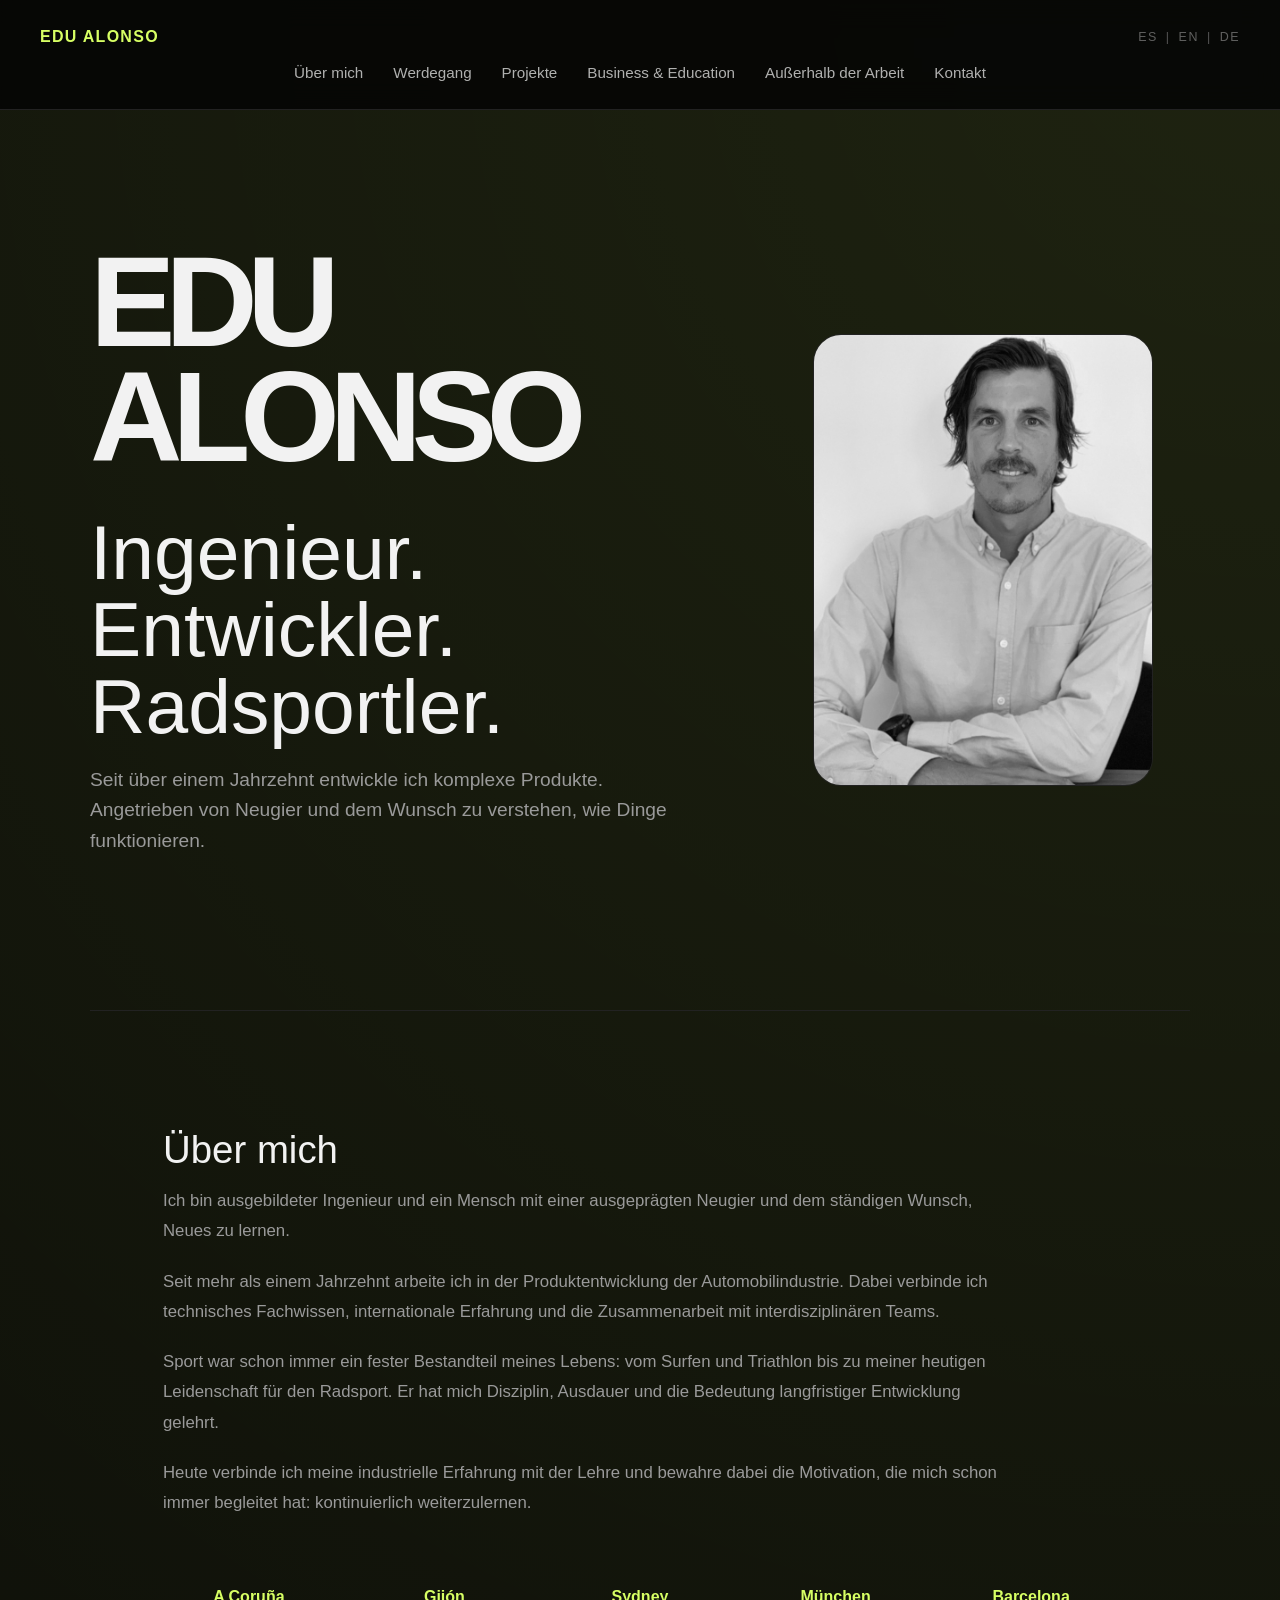
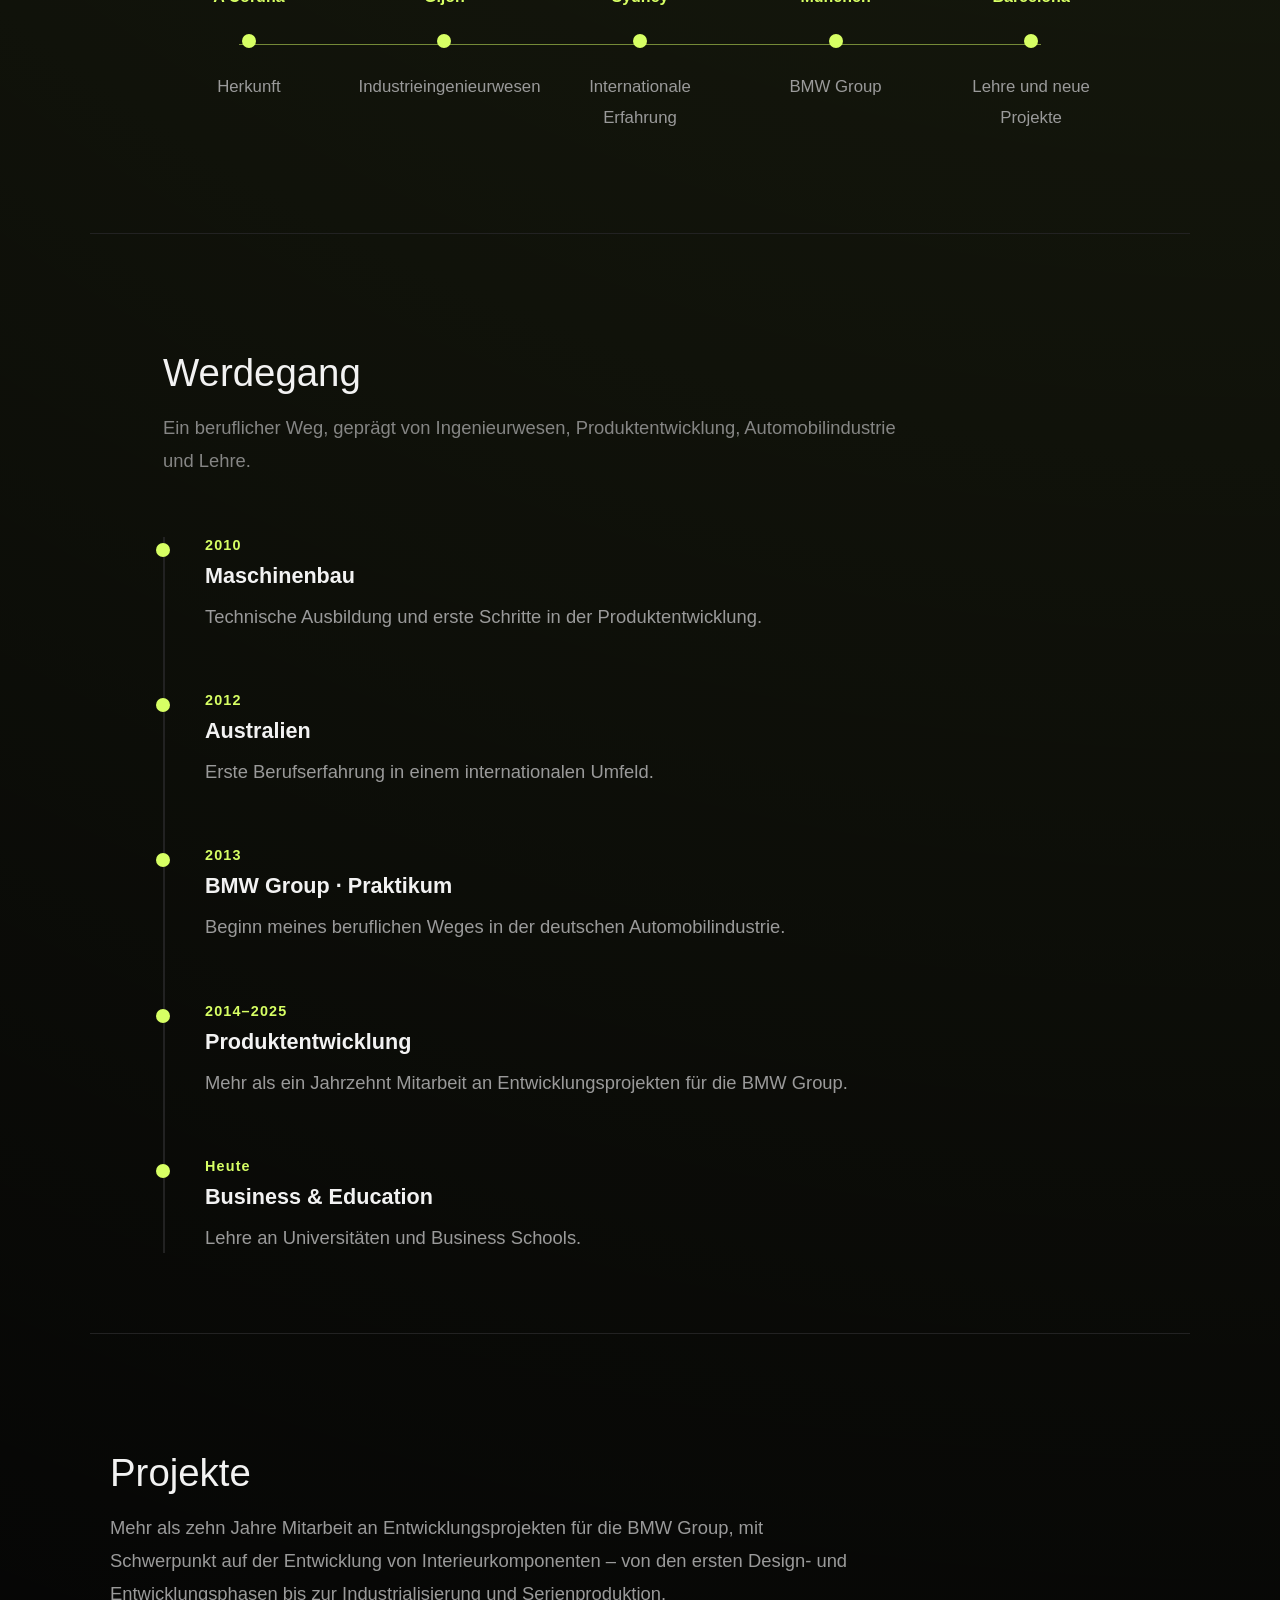
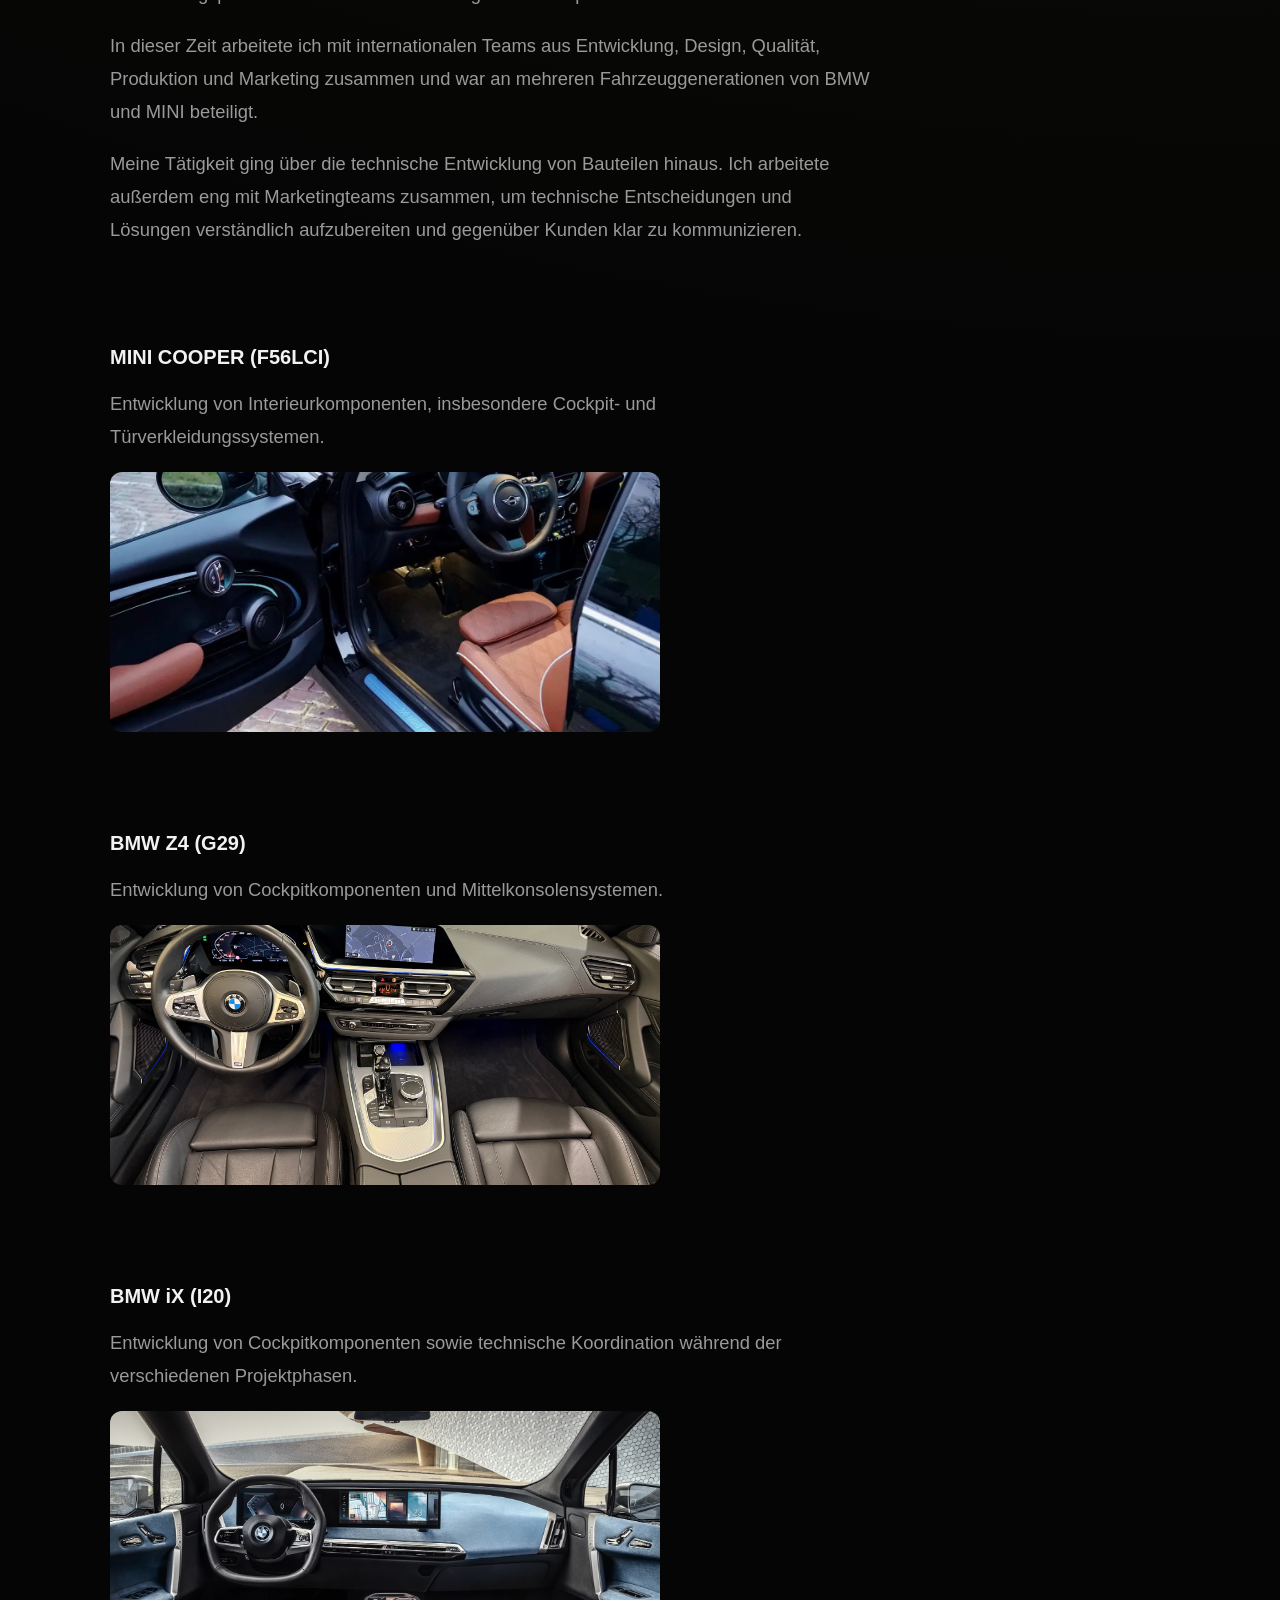
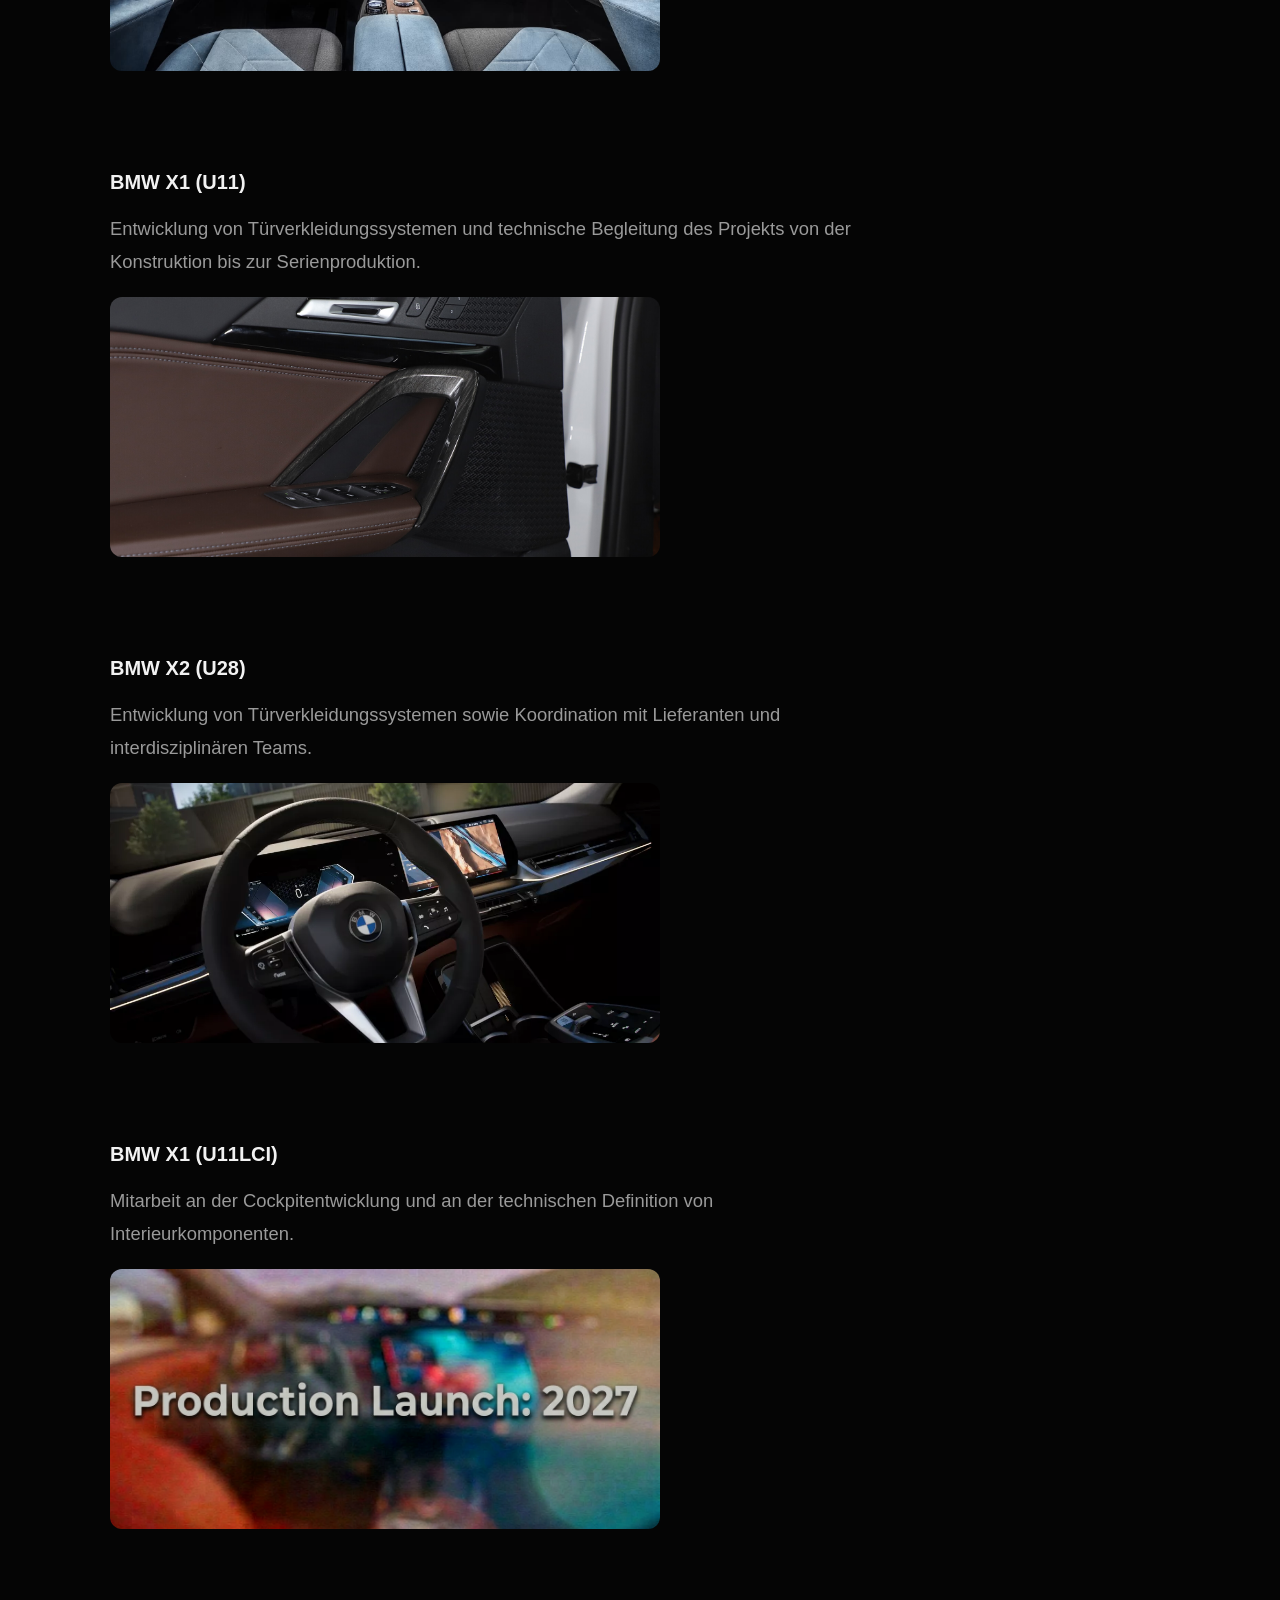
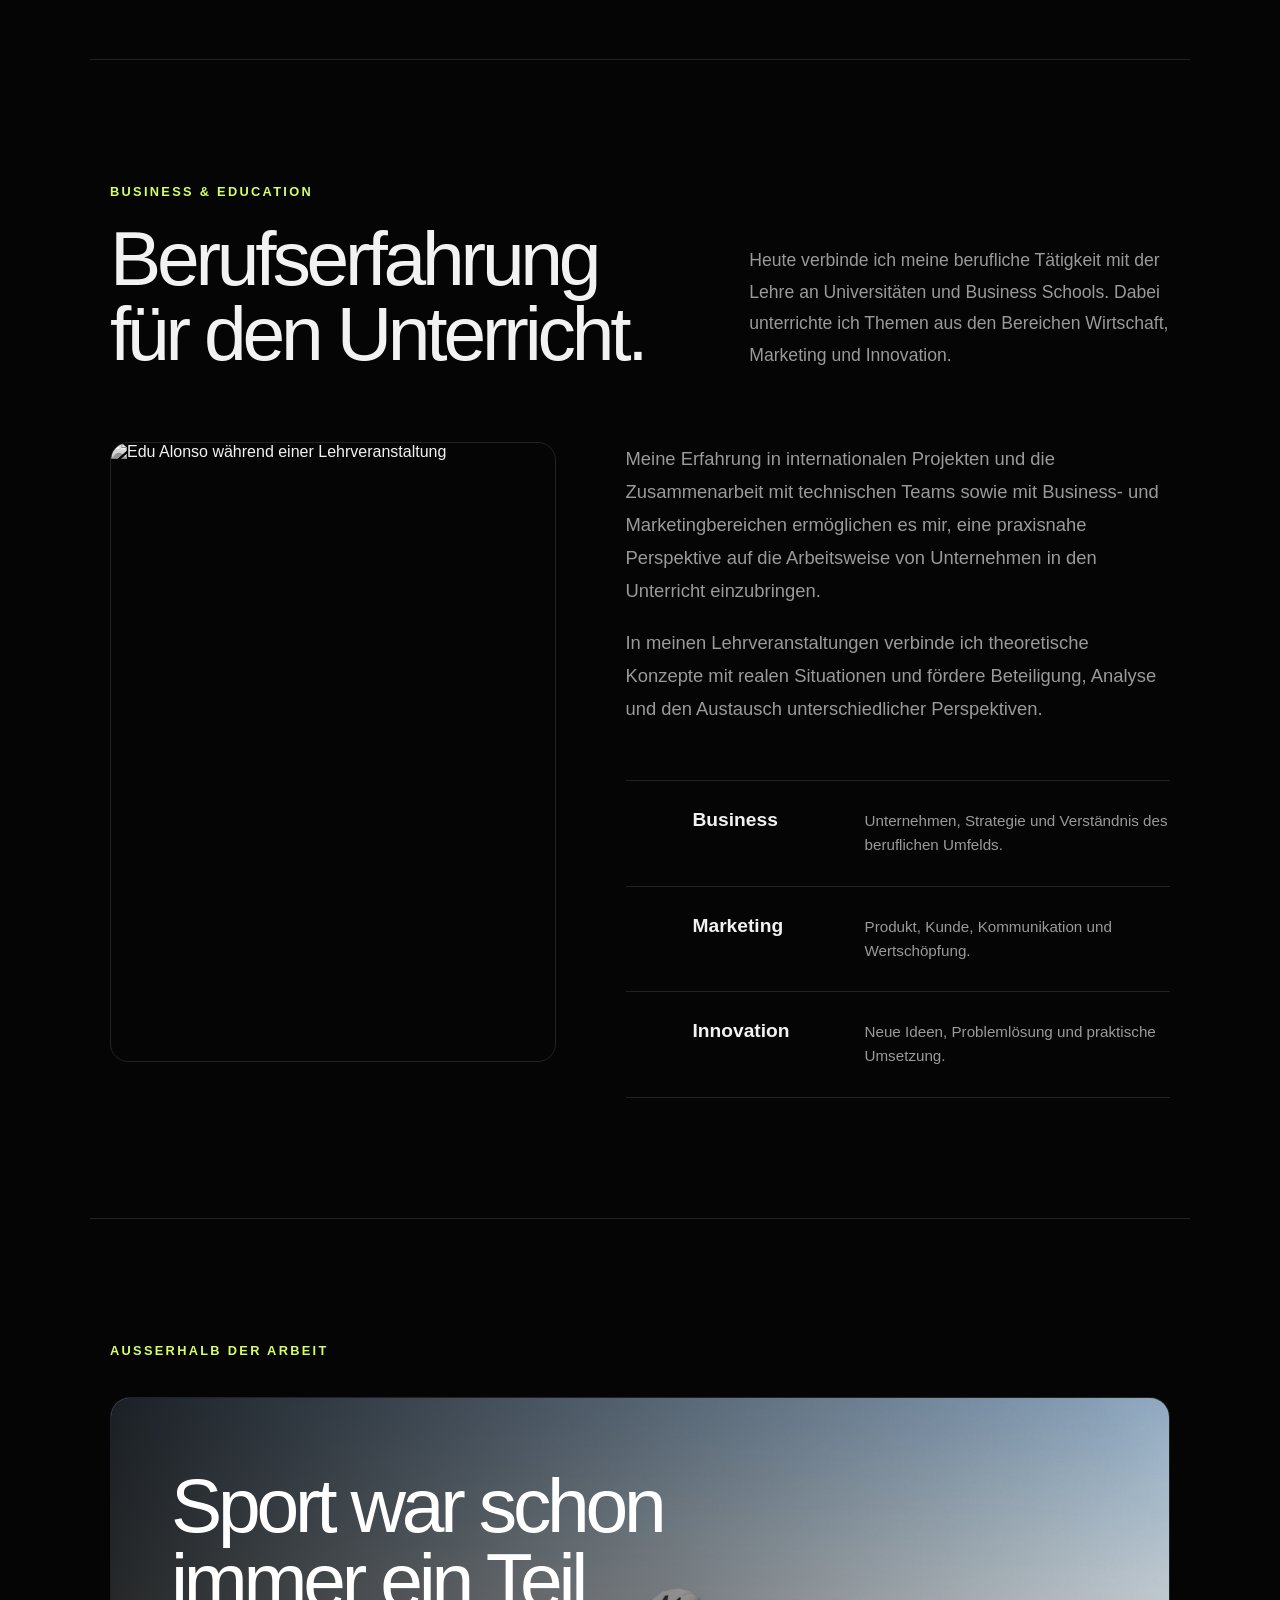
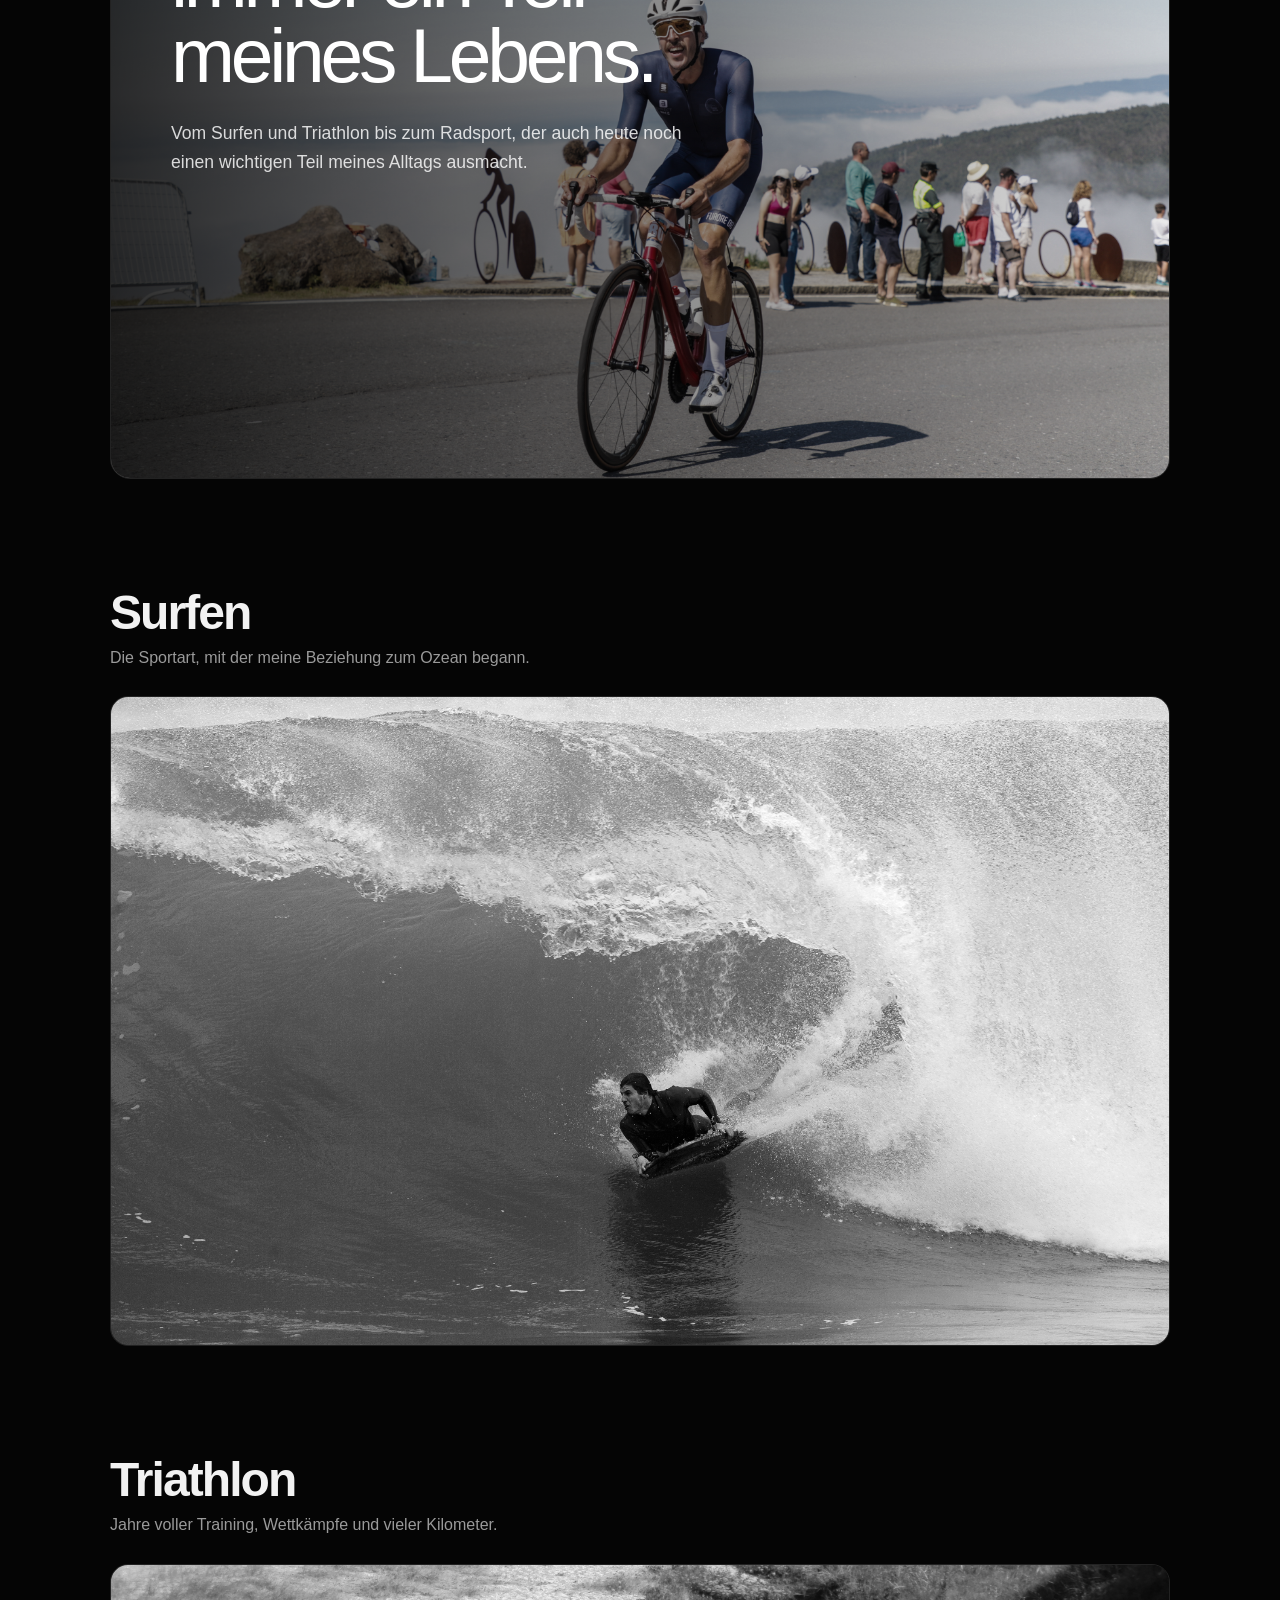
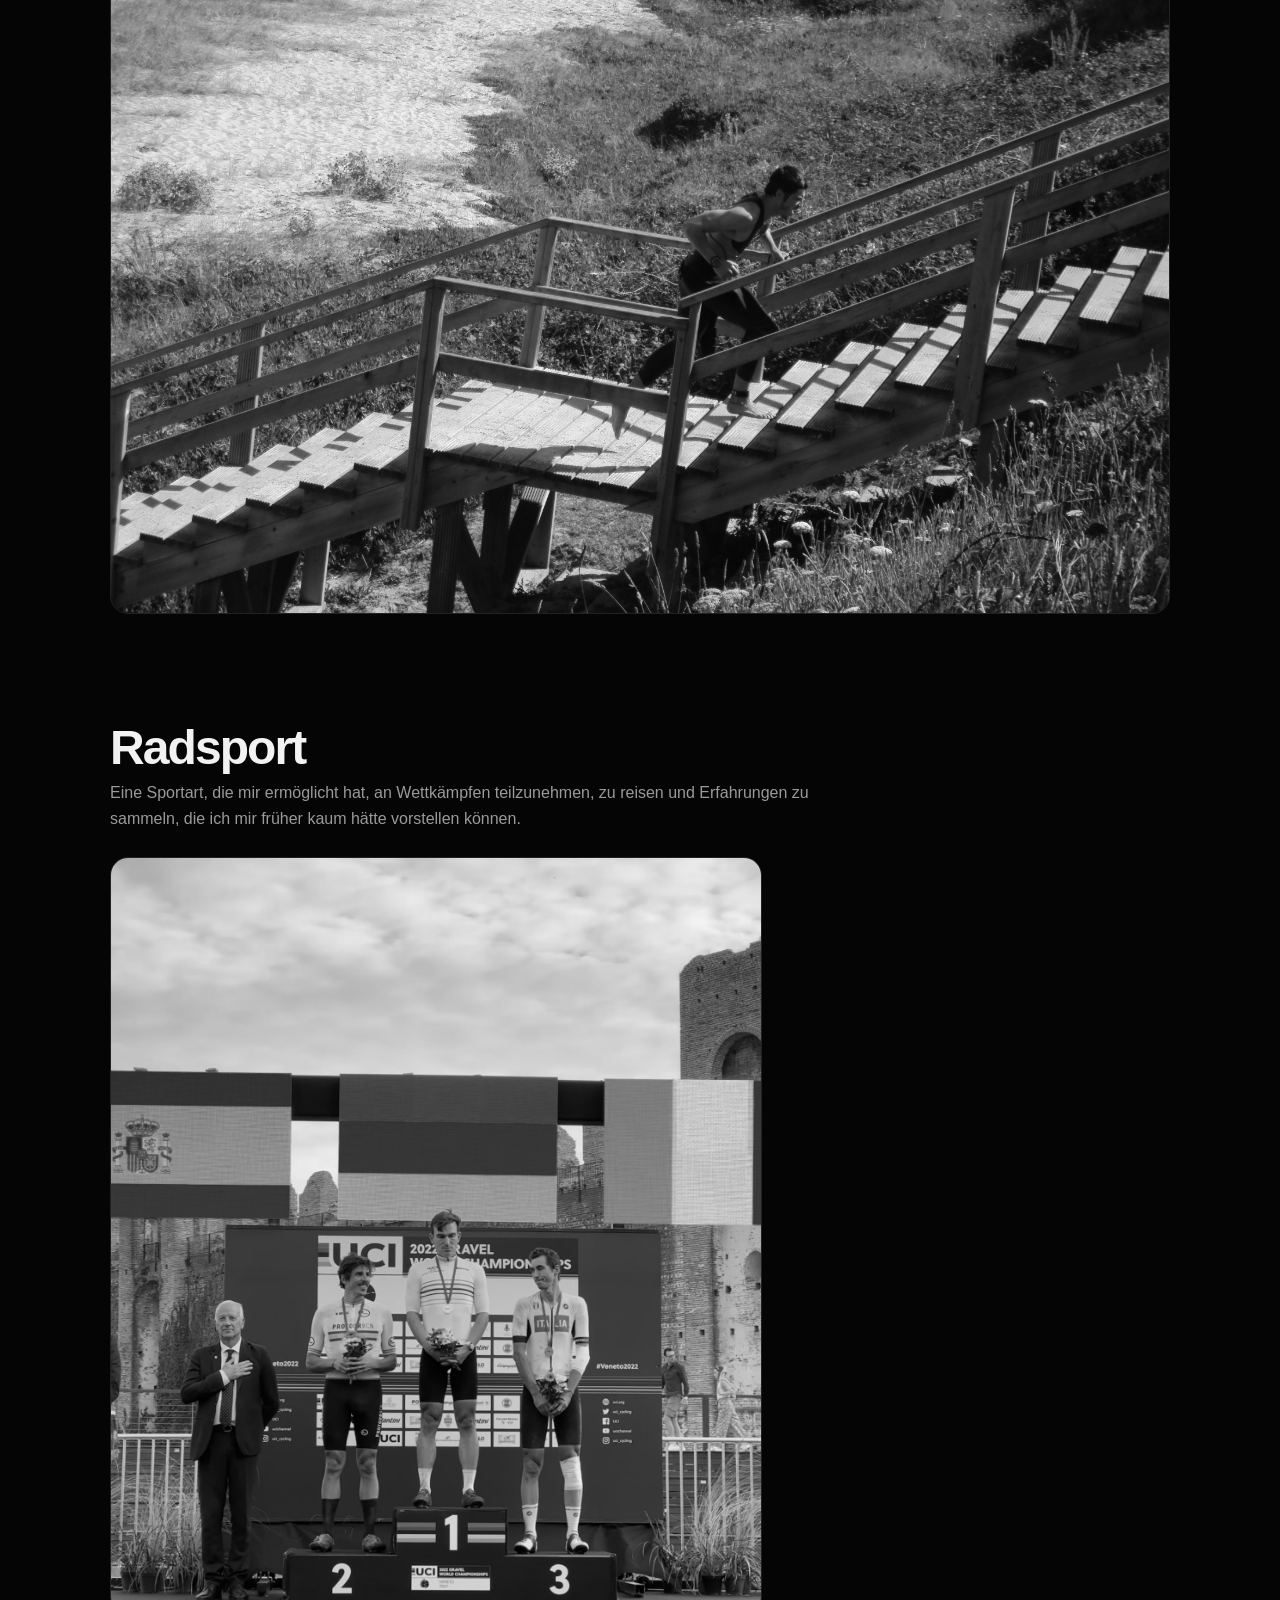
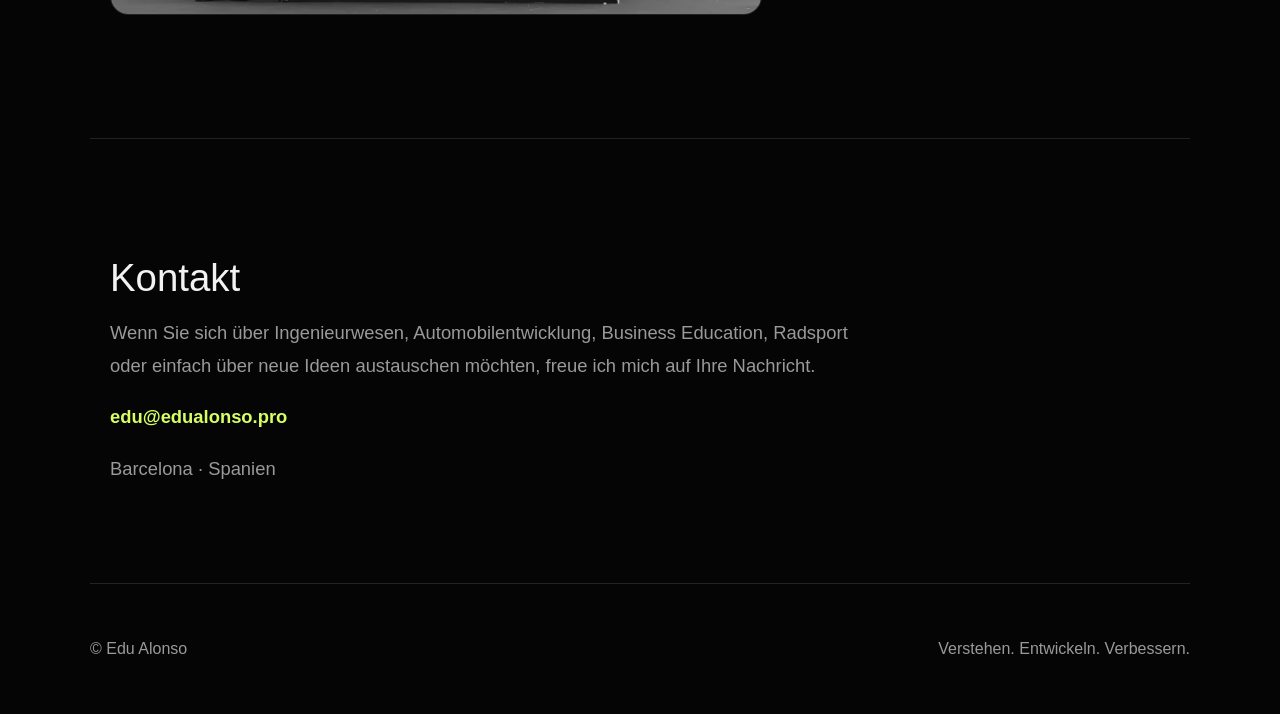
==== commit 71daf4fe: "en/de entwickler" ====
--- a/de/index.html
+++ b/de/index.html
@@ -42,7 +42,7 @@
 
         <h2>
           Ingenieur.<br />
-          Dozent.<br />
+          Entwickler.<br />
           Radsportler.
         </h2>
 
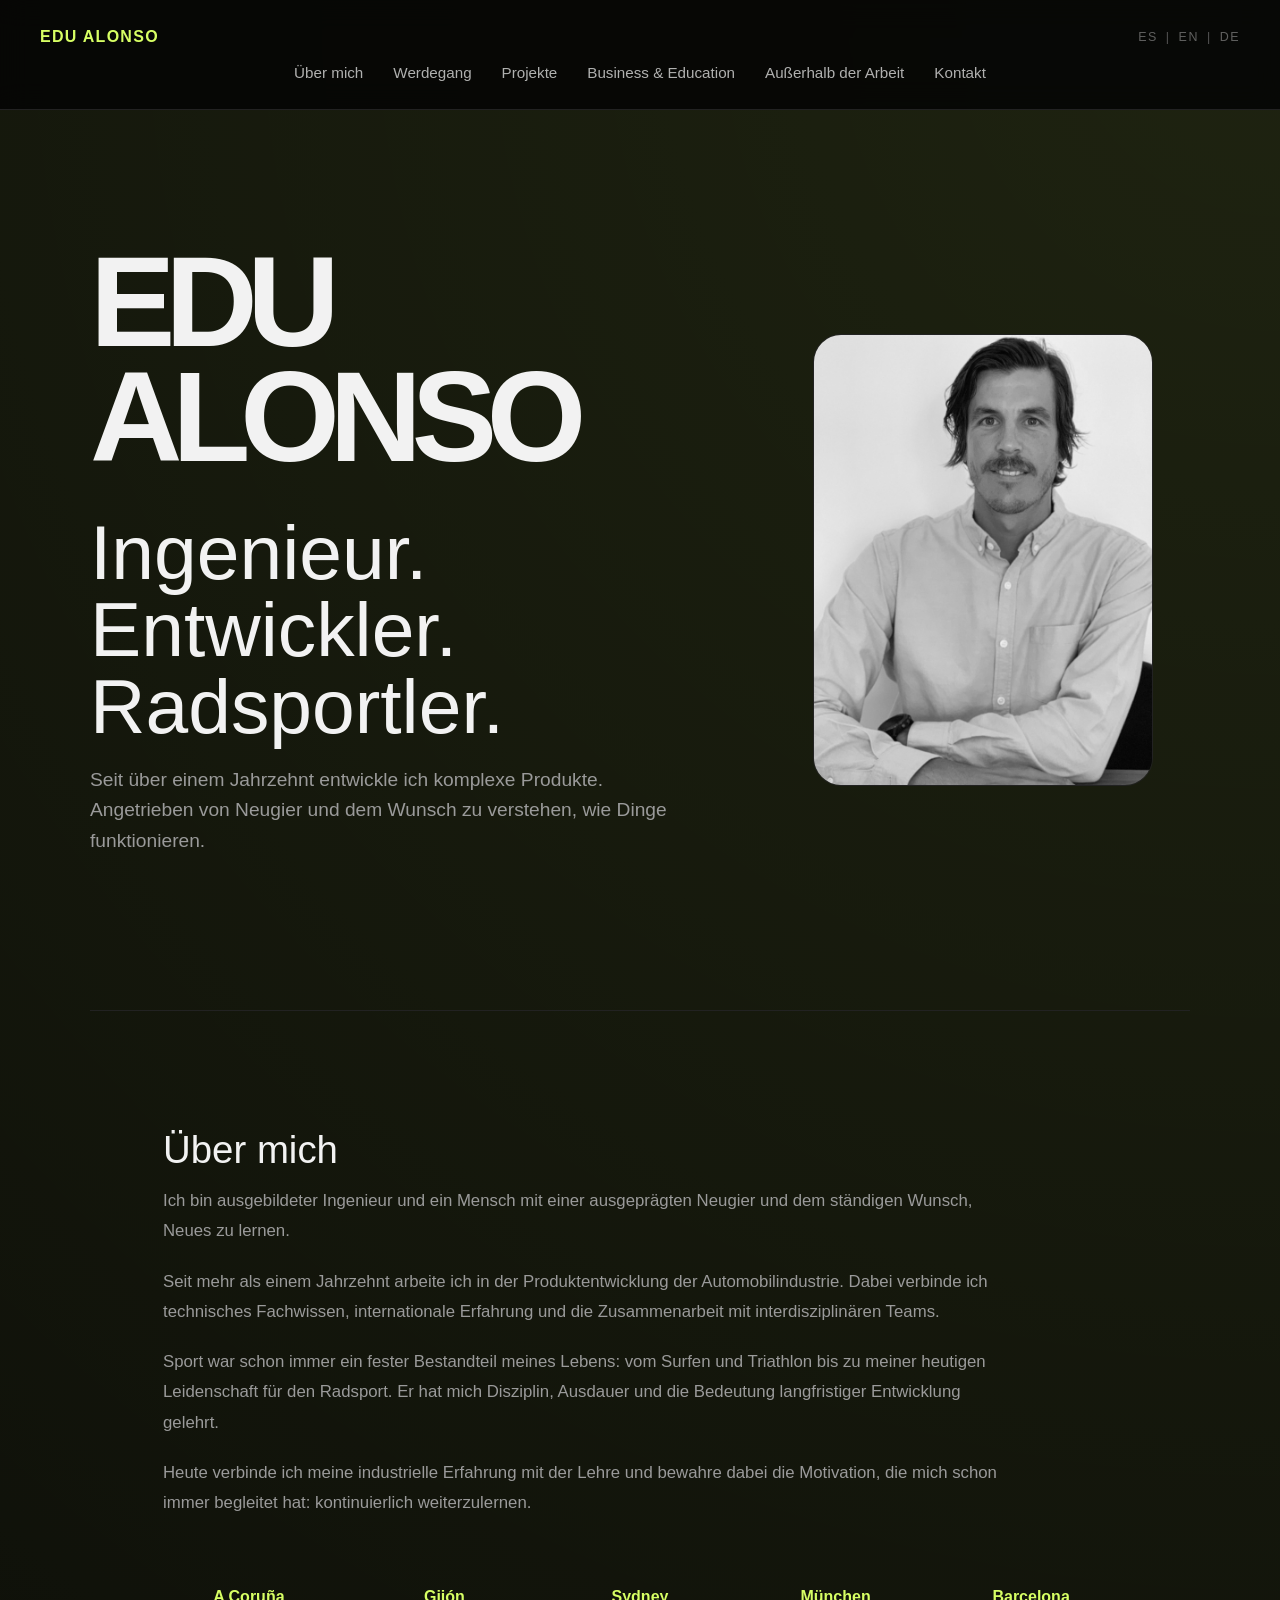
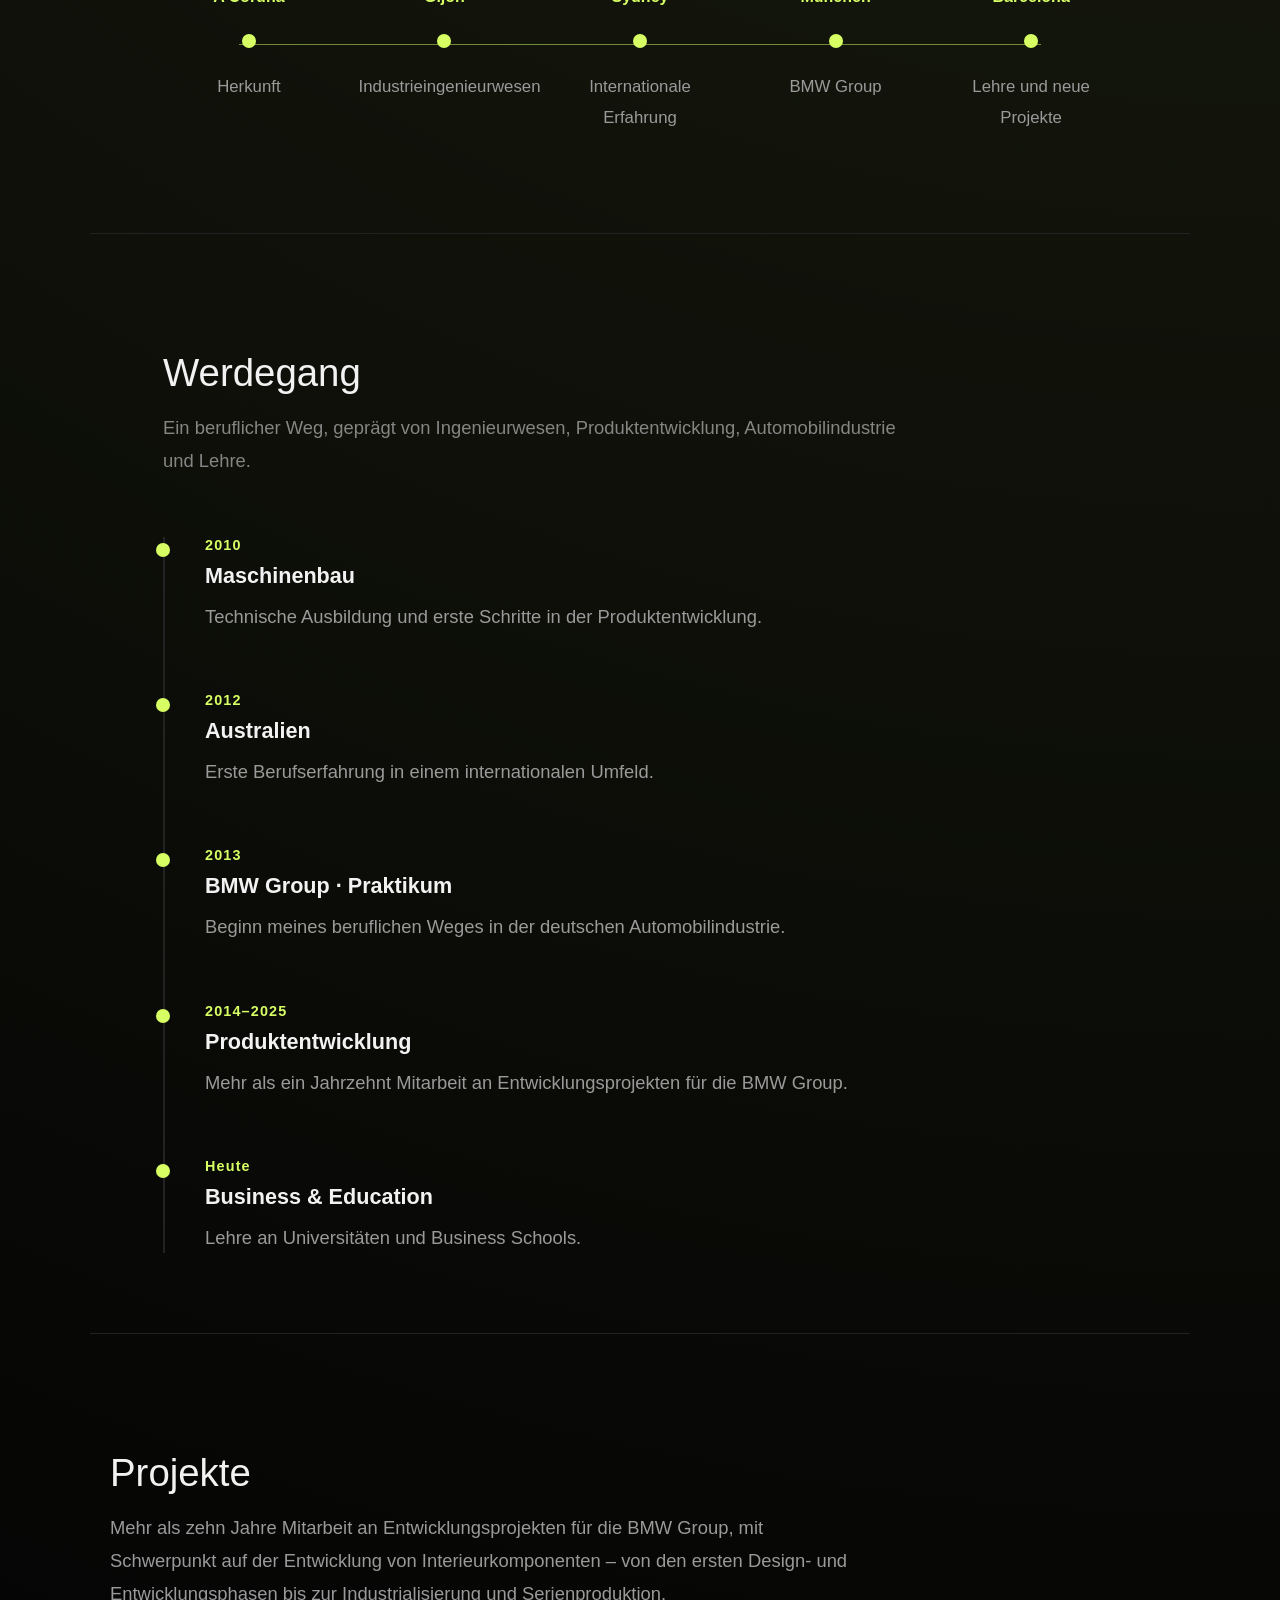
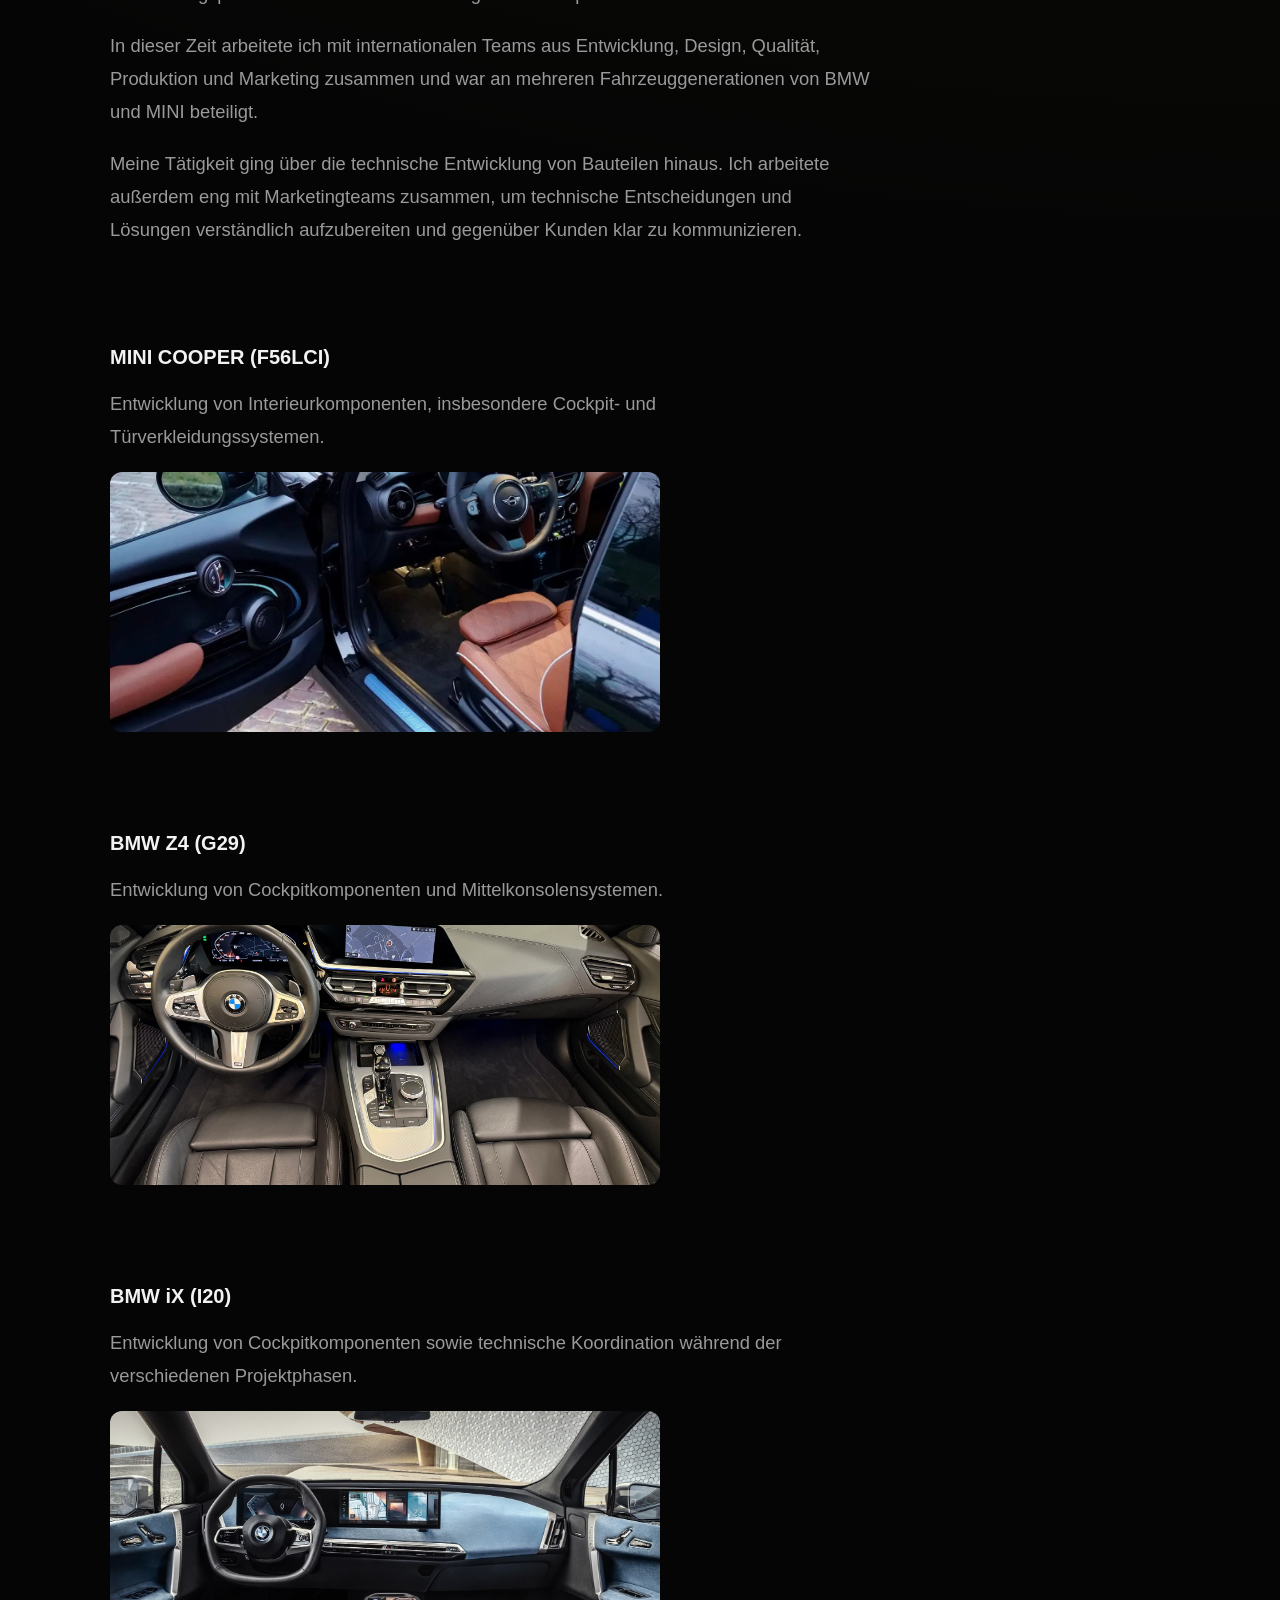
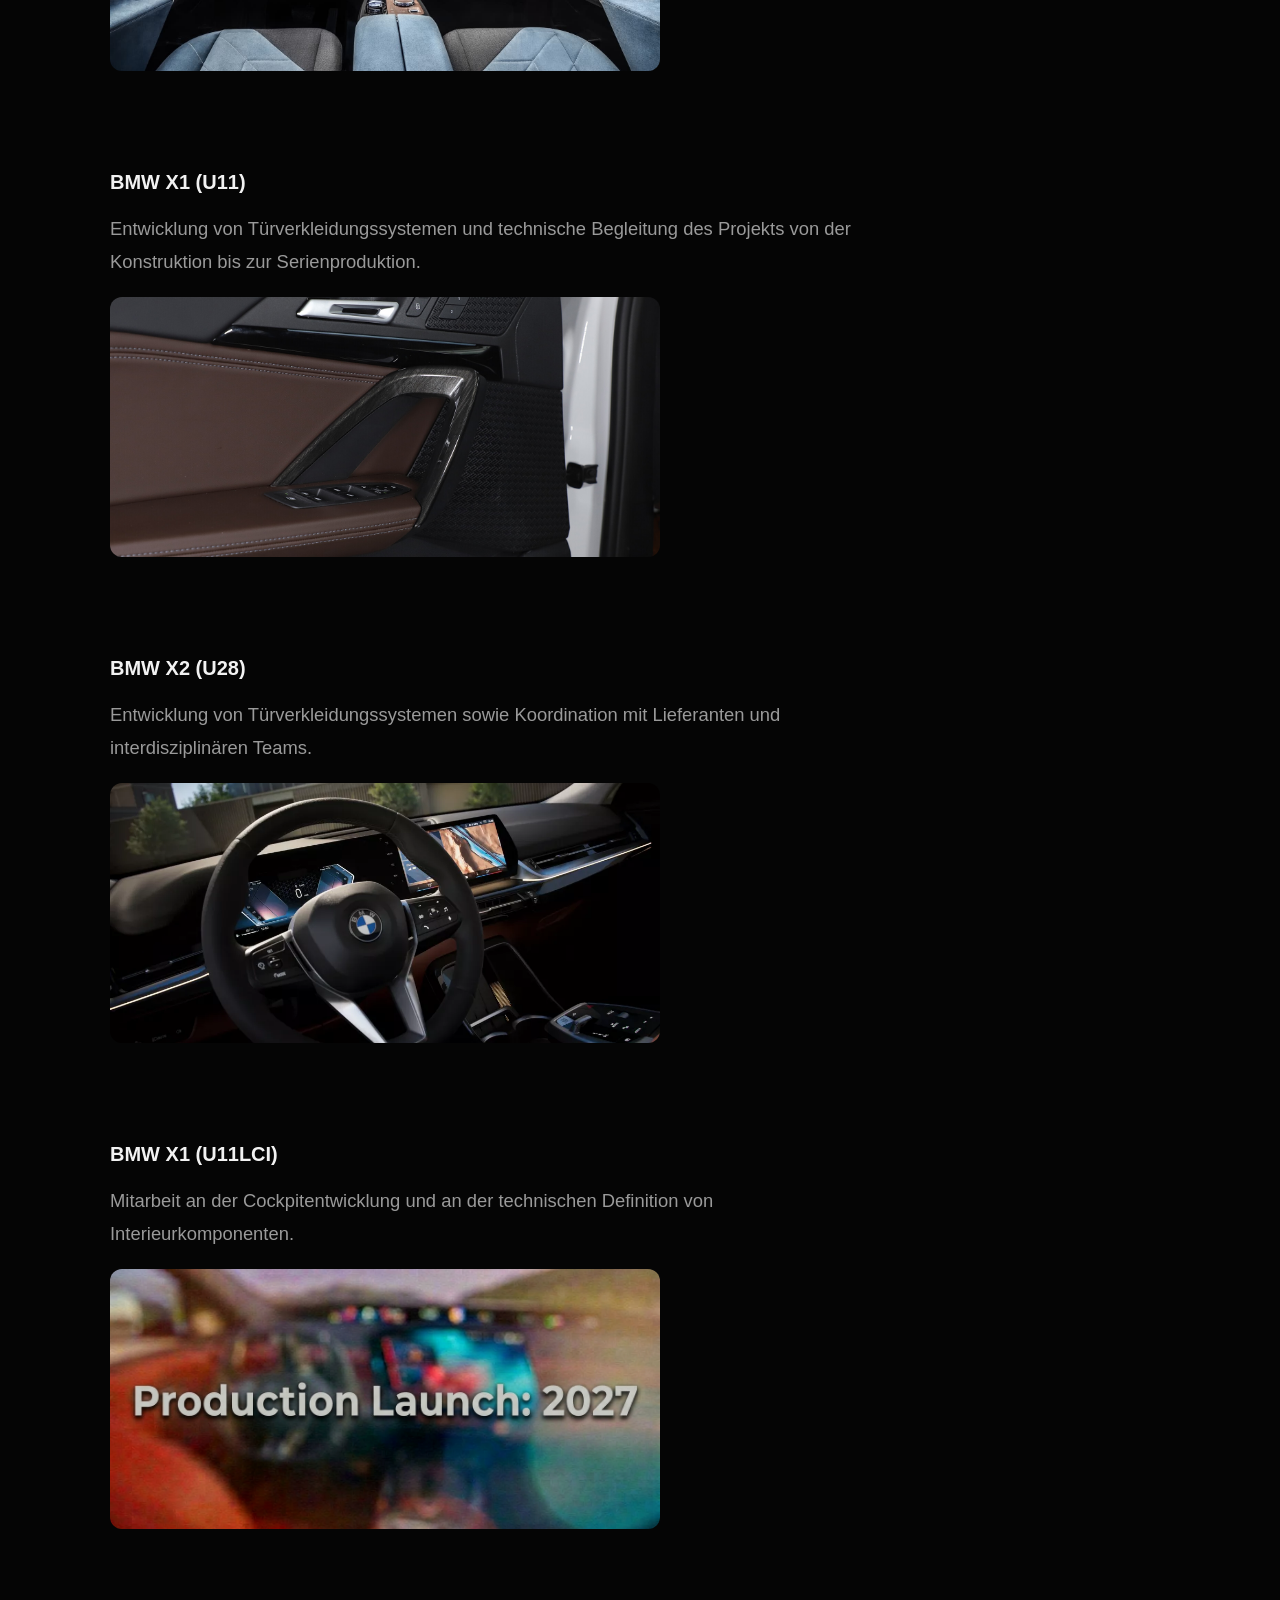
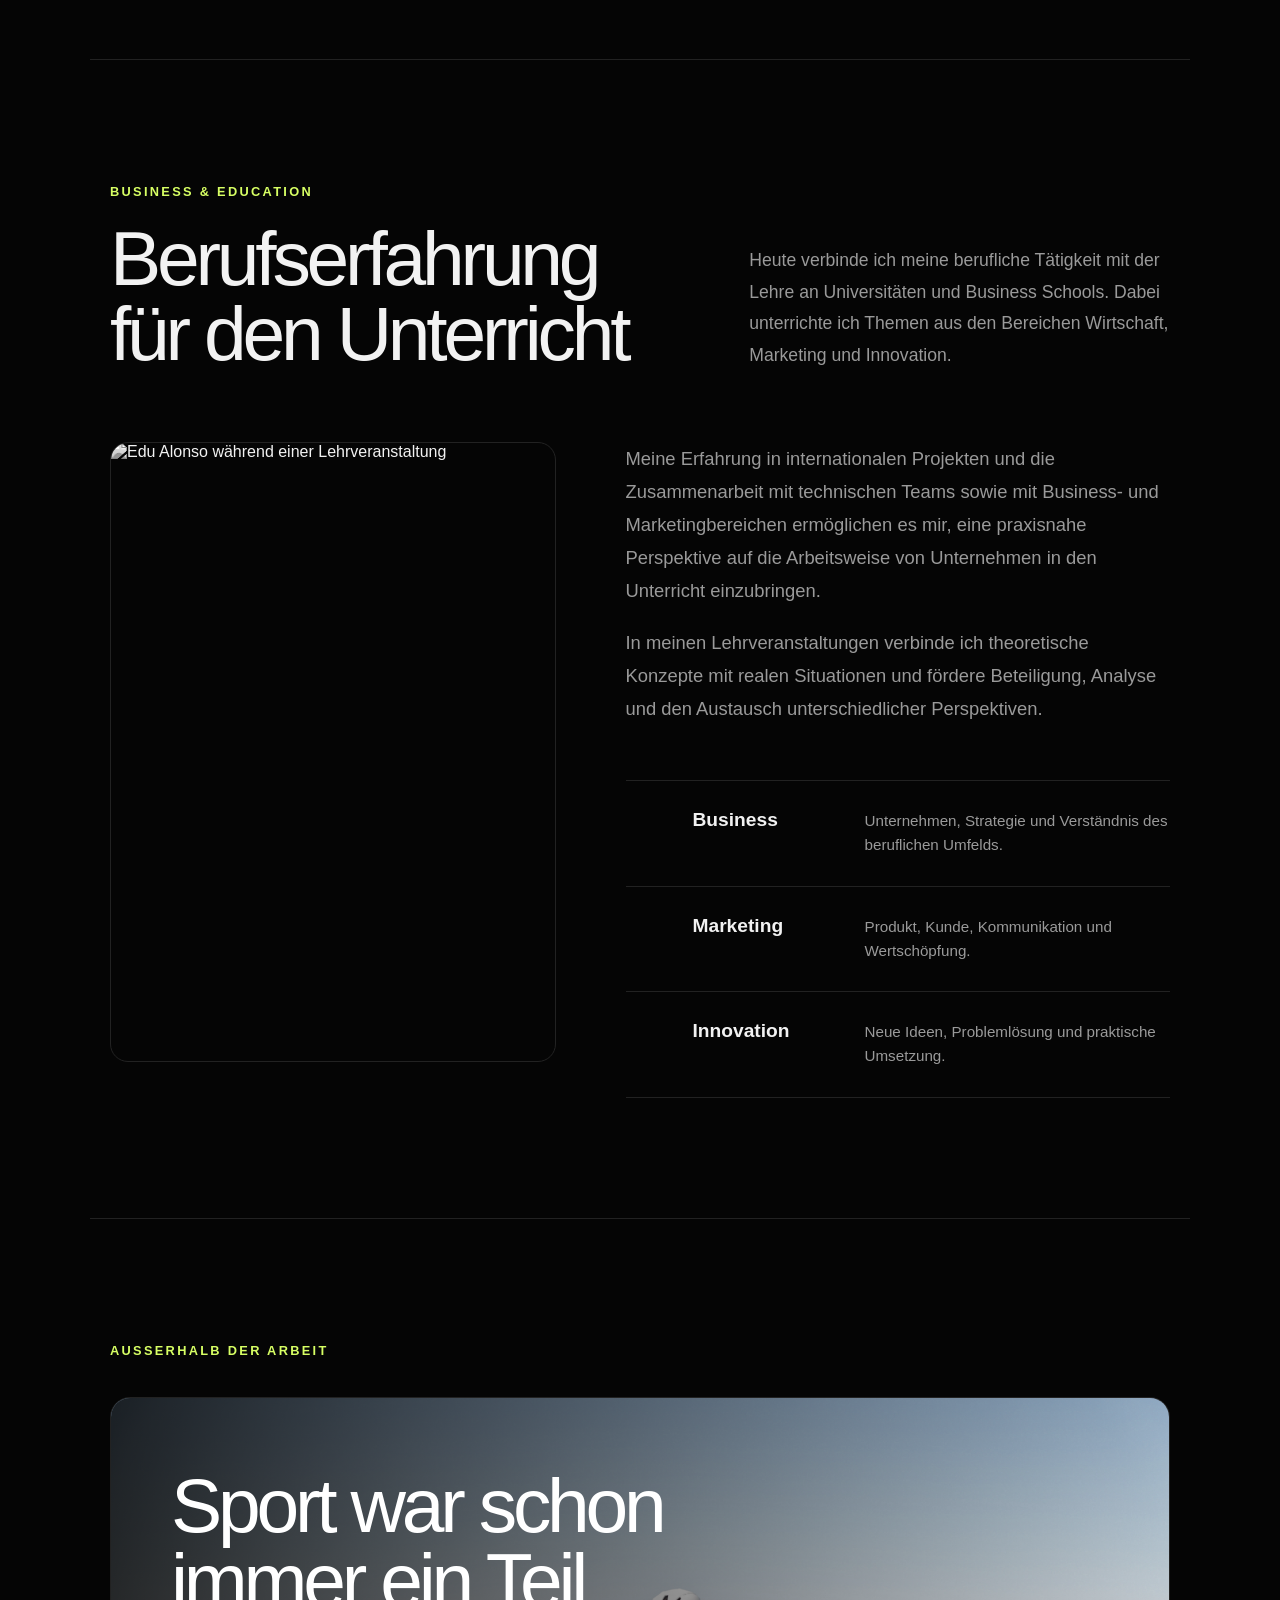
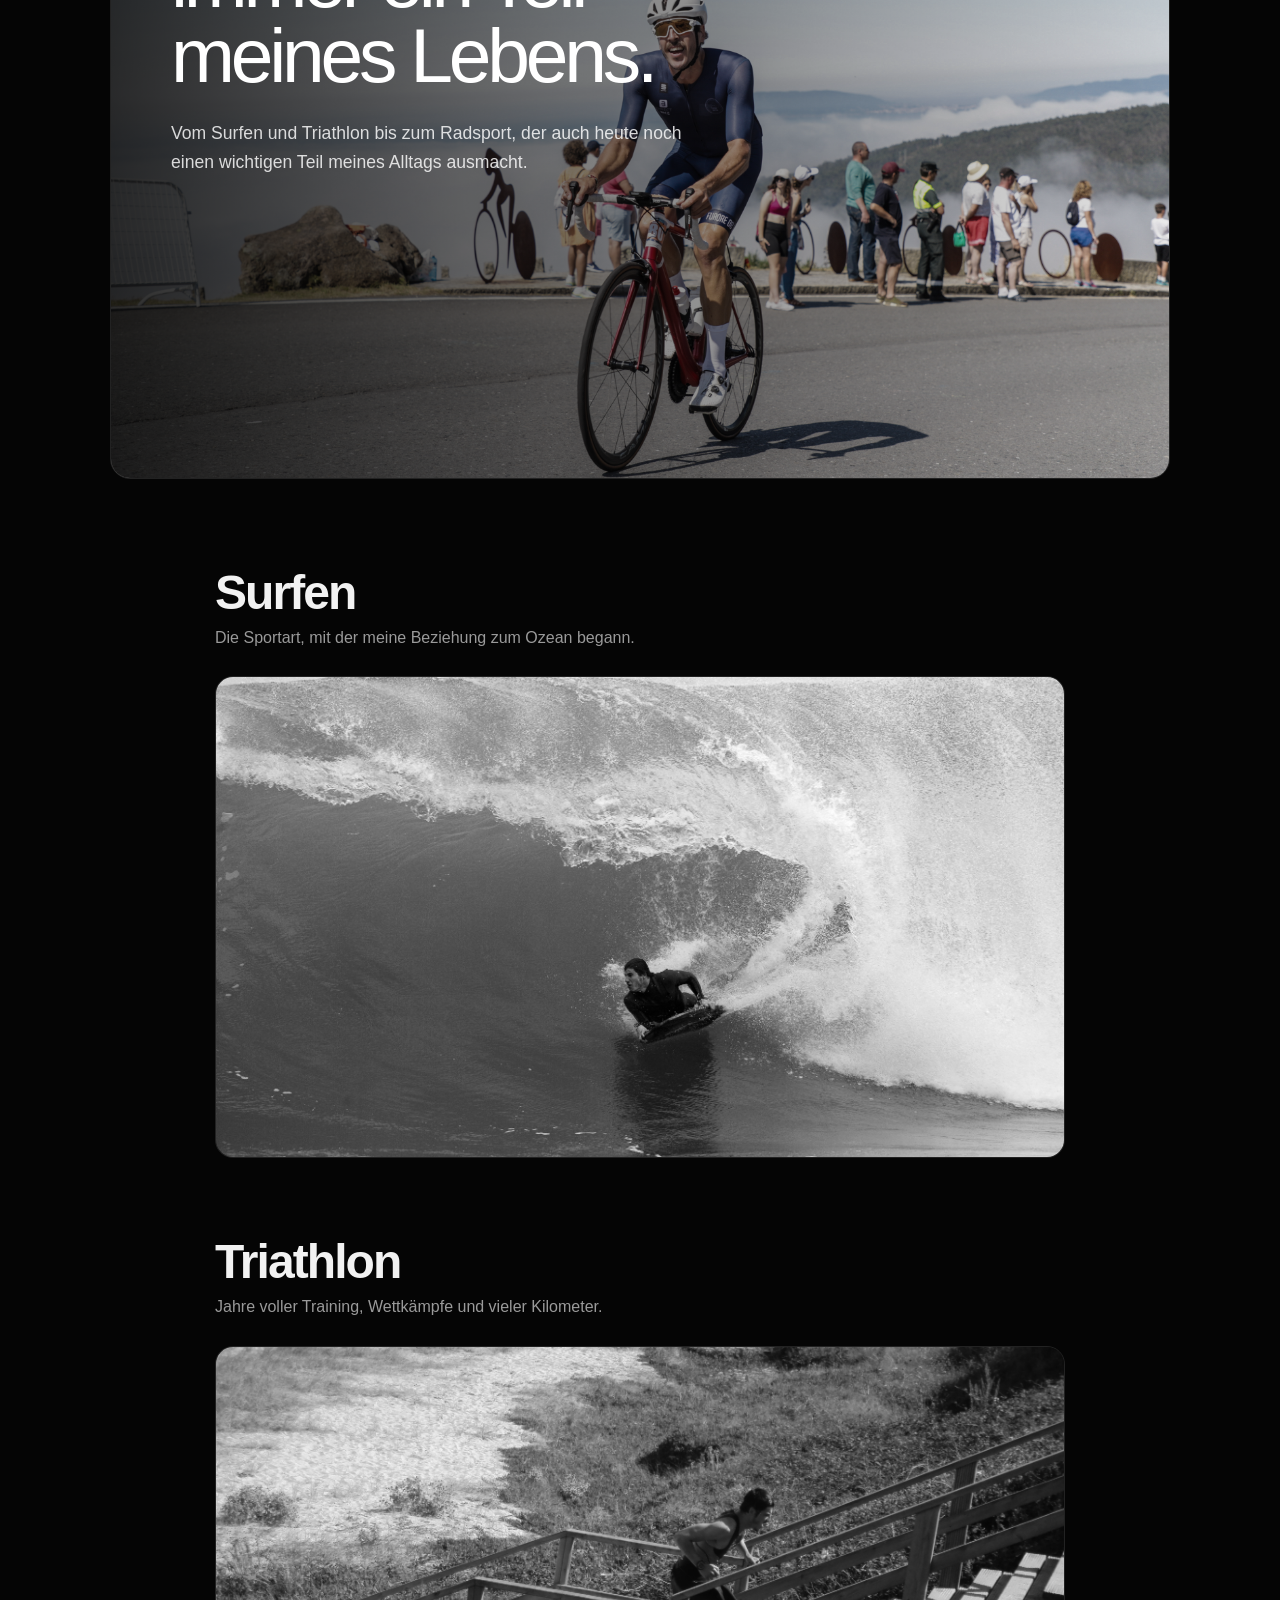
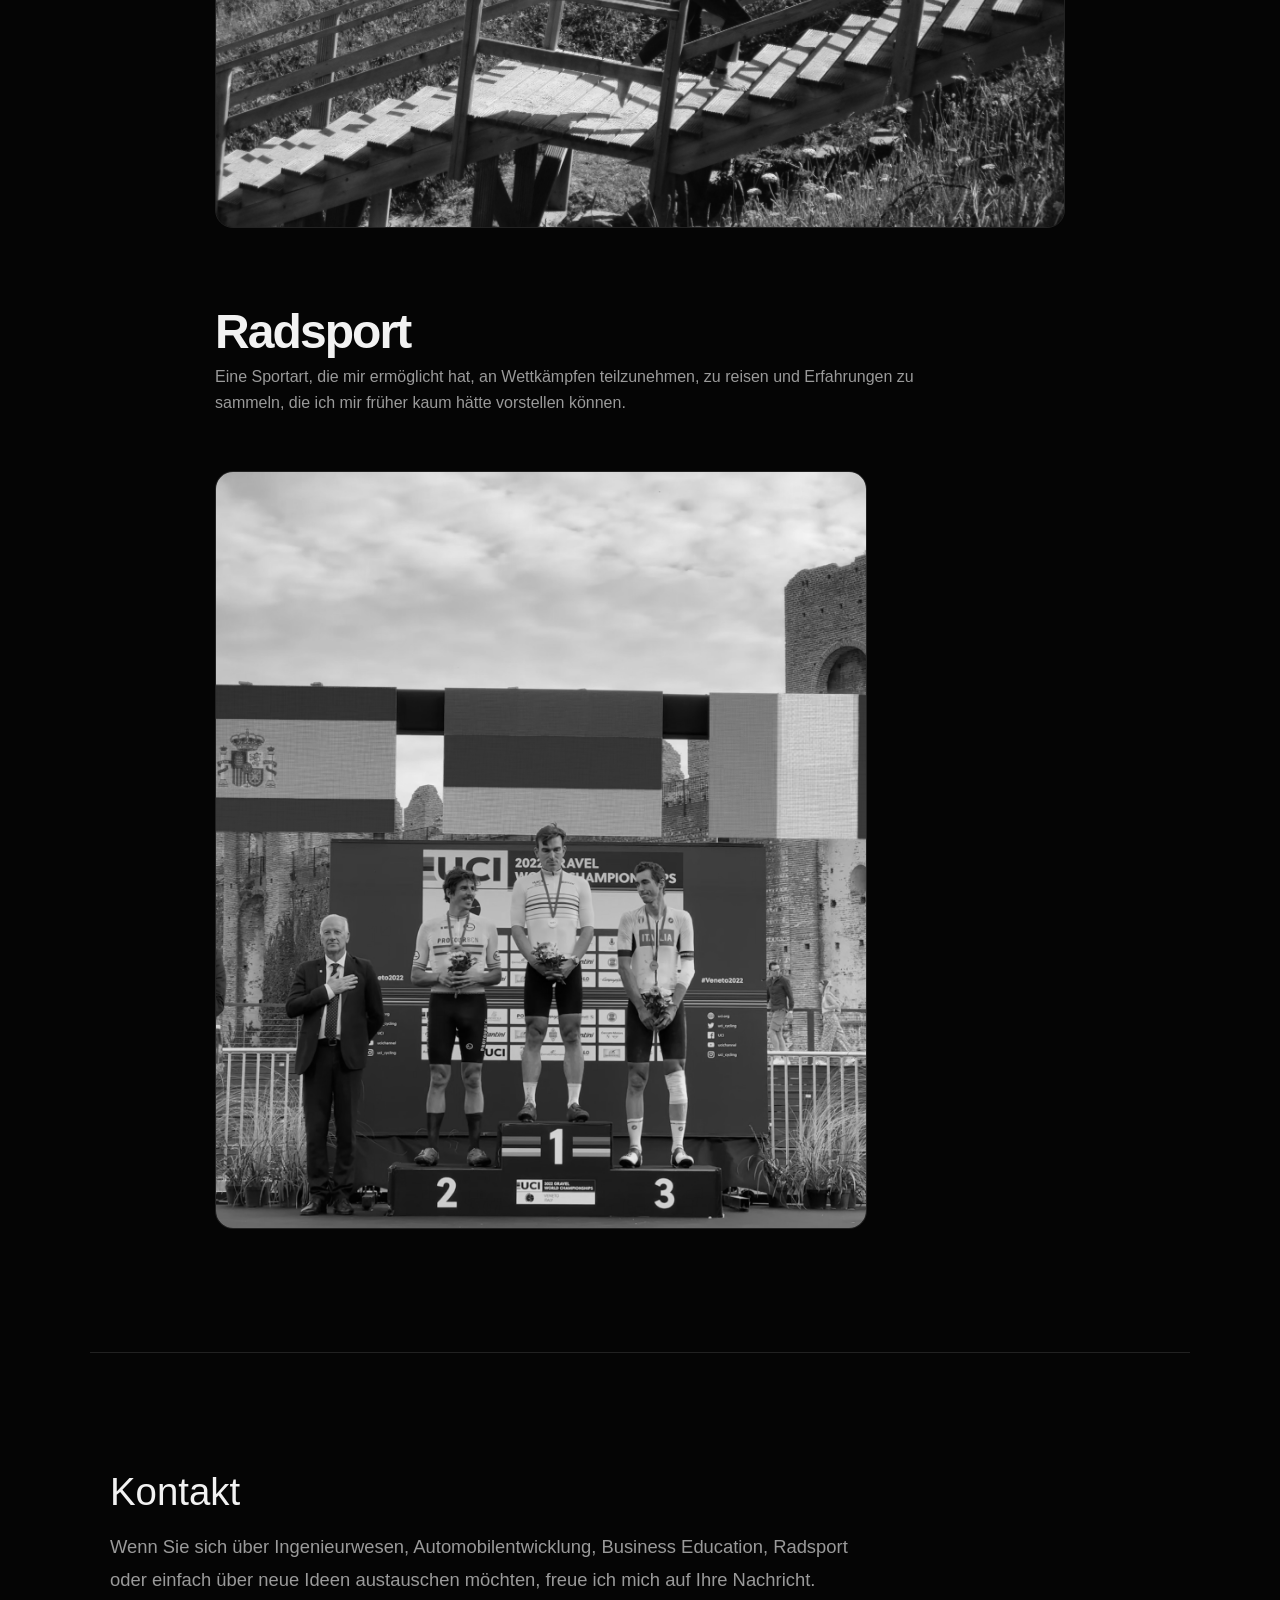
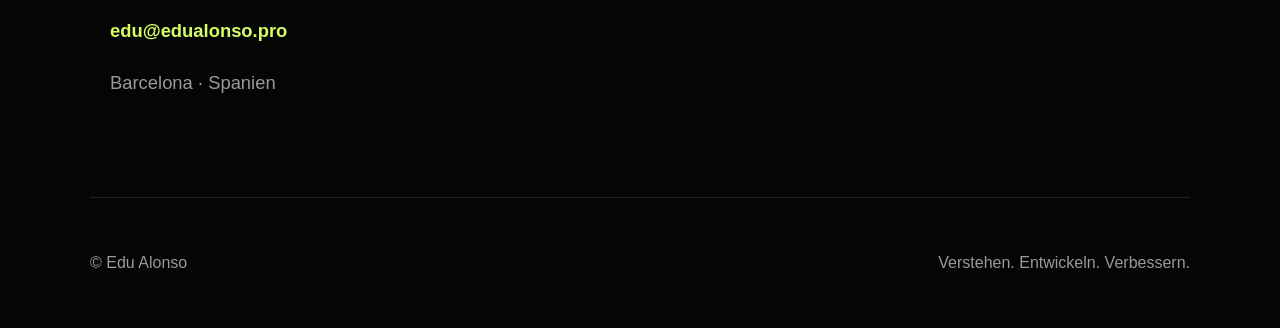
==== commit 63376c01: "Update index.html" ====
--- a/de/index.html
+++ b/de/index.html
@@ -311,7 +311,7 @@
         <div>
           <p class="section-label">BUSINESS & EDUCATION</p>
 
-          <h2>Berufserfahrung für den Unterricht.</h2>
+          <h2>Berufserfahrung für den Unterricht</h2>
         </div>
 
         <p class="business-intro">
--- a/styles.css
+++ b/styles.css
@@ -509,9 +509,11 @@
 
 .sports-gallery {
   display: grid;
-  gap: 110px;
-  margin-top: 110px;
-}
+  gap: 80px;
+  max-width: 850px;
+  margin: 90px auto 0;
+}
+
 
 .sport-story {
   margin: 0;
@@ -526,8 +528,8 @@
 
 .sport-image img {
   width: 100%;
-  height: min(72vh, 720px);
-  min-height: 500px;
+  height: 480px;
+  min-height: 0;
   display: block;
   object-fit: cover;
   object-position: center;
@@ -535,7 +537,7 @@
   transition:
     transform 0.5s ease,
     filter 0.5s ease;
-    }
+}
 
 .podium-story .sport-image {
     display: inline-flex;
@@ -543,6 +545,7 @@
     align-items: center;
     background: #050505;
     padding: 0px;
+    margin-top: 30px;
 }
 
 .podium-story .sport-image img {
@@ -683,7 +686,7 @@
   }
 
   .sport-image img {
-    height: 600px;
+    height: 360px;
     min-height: 0;
   }
     .outside-hero {
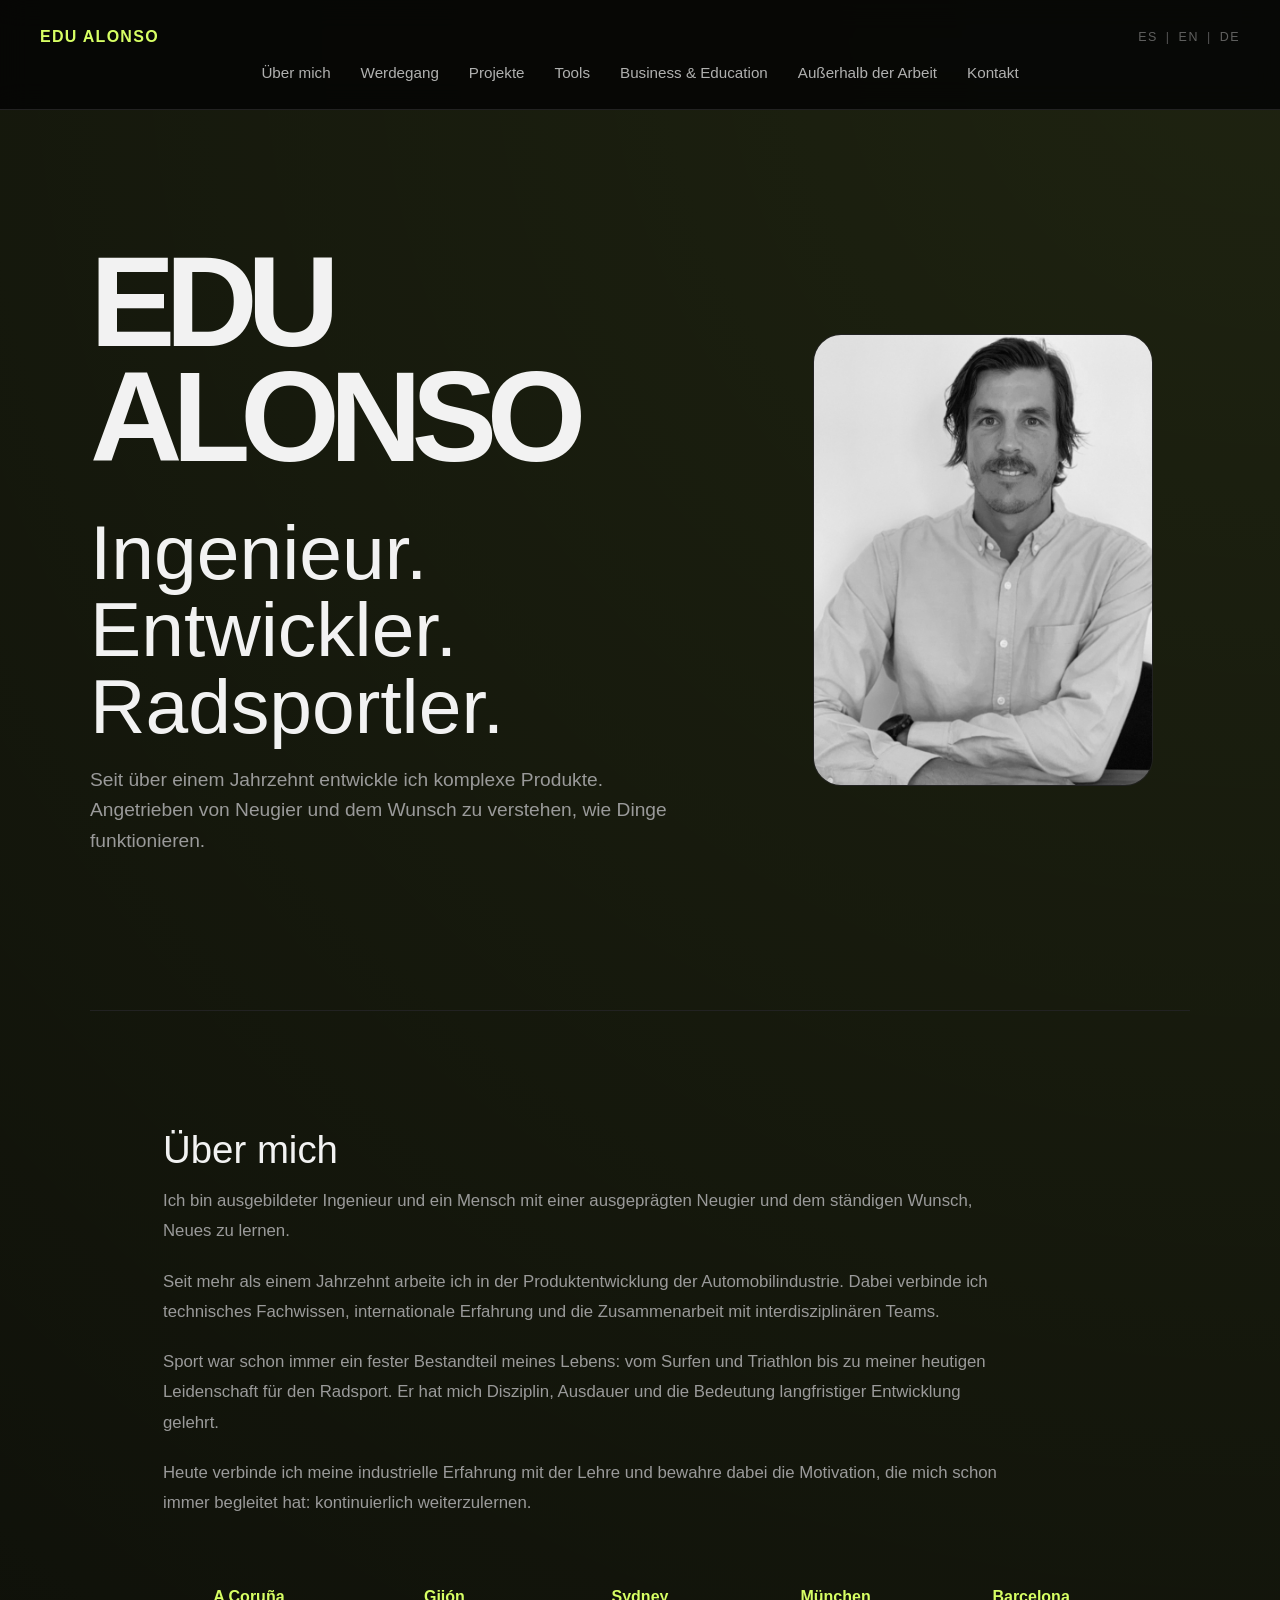
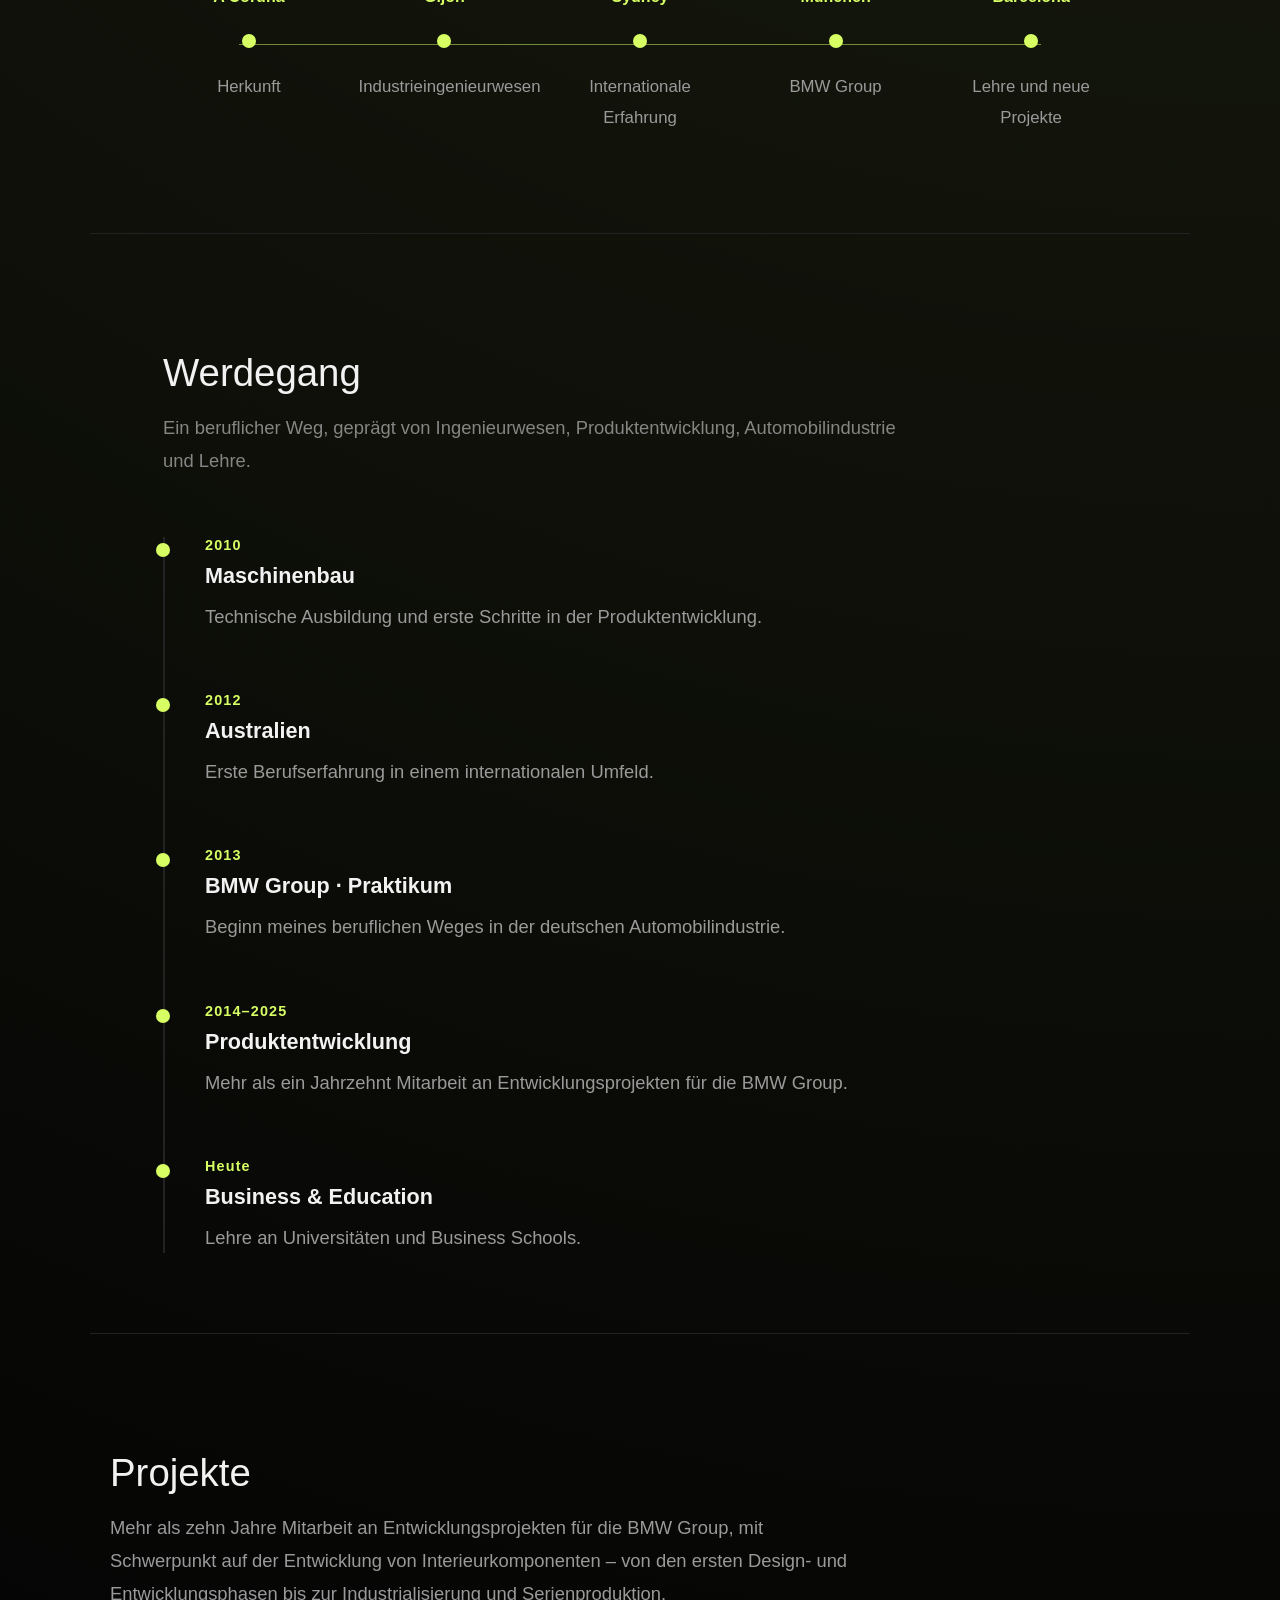
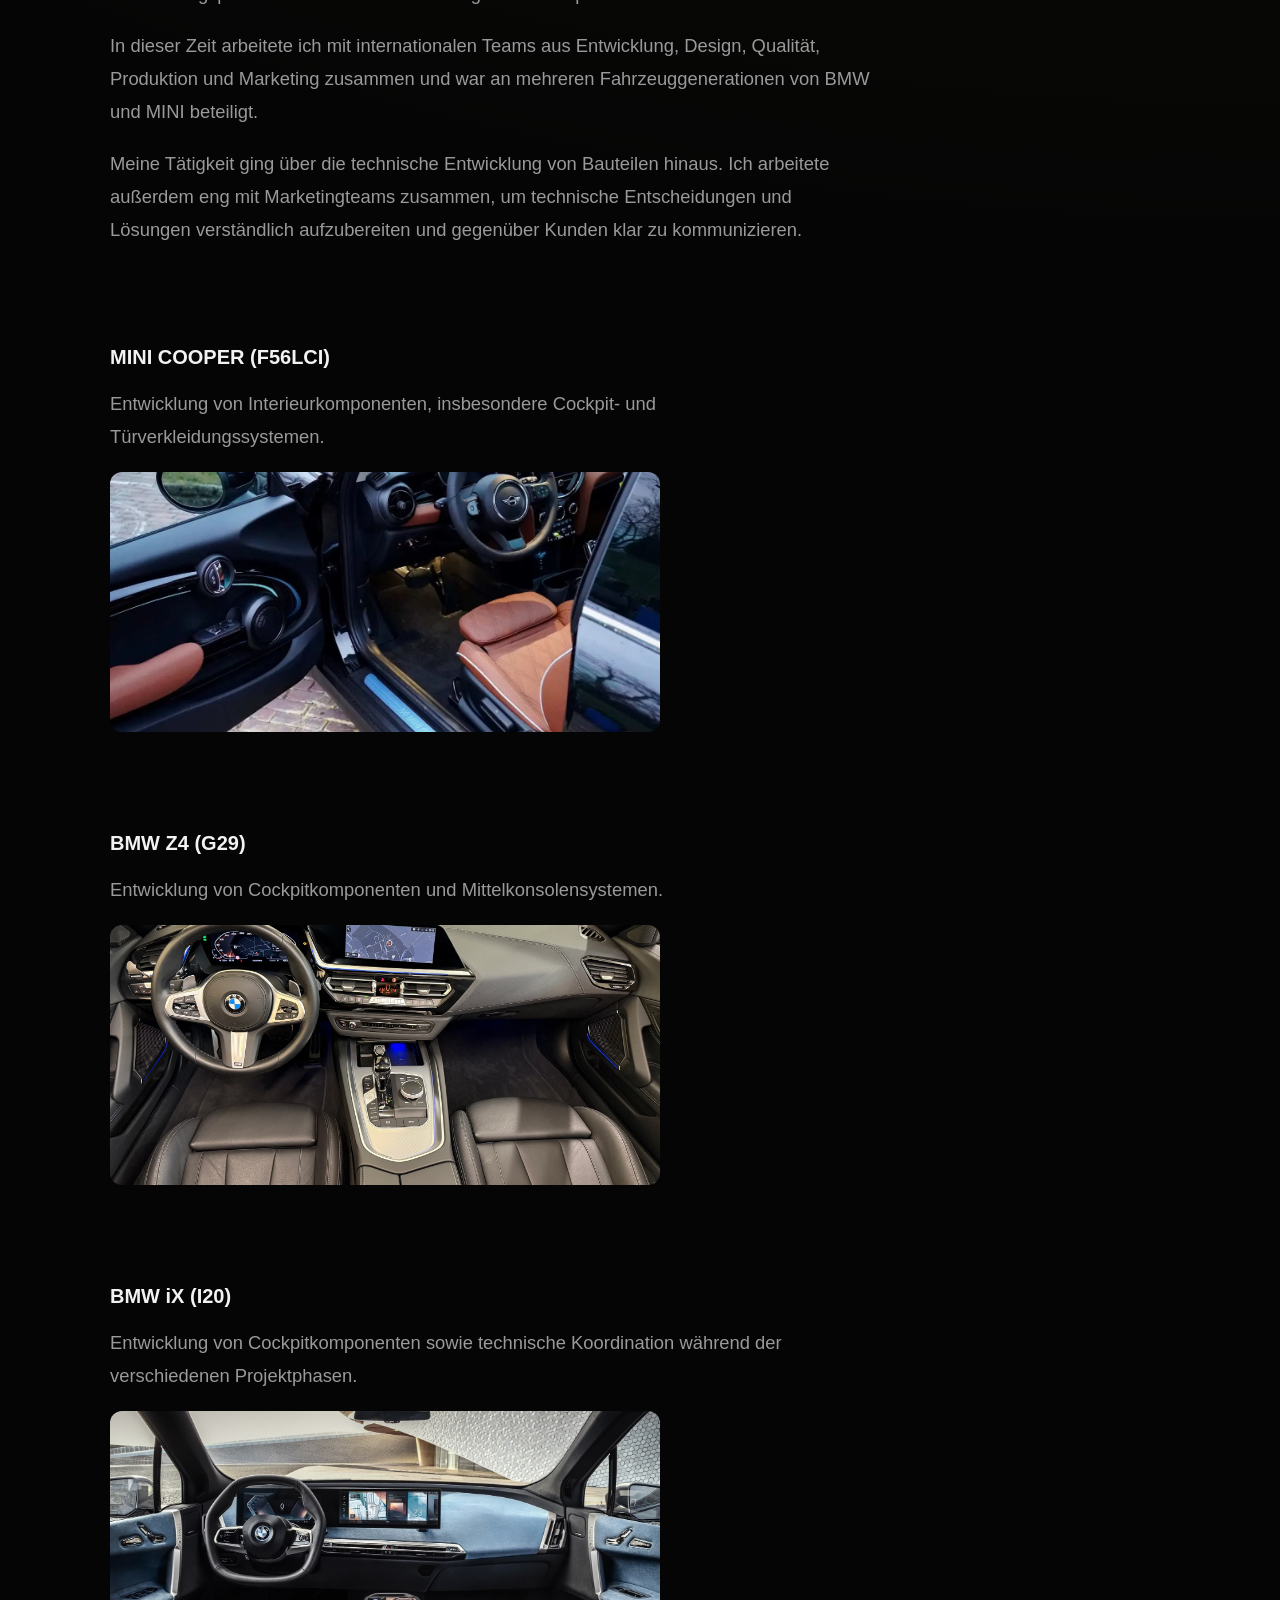
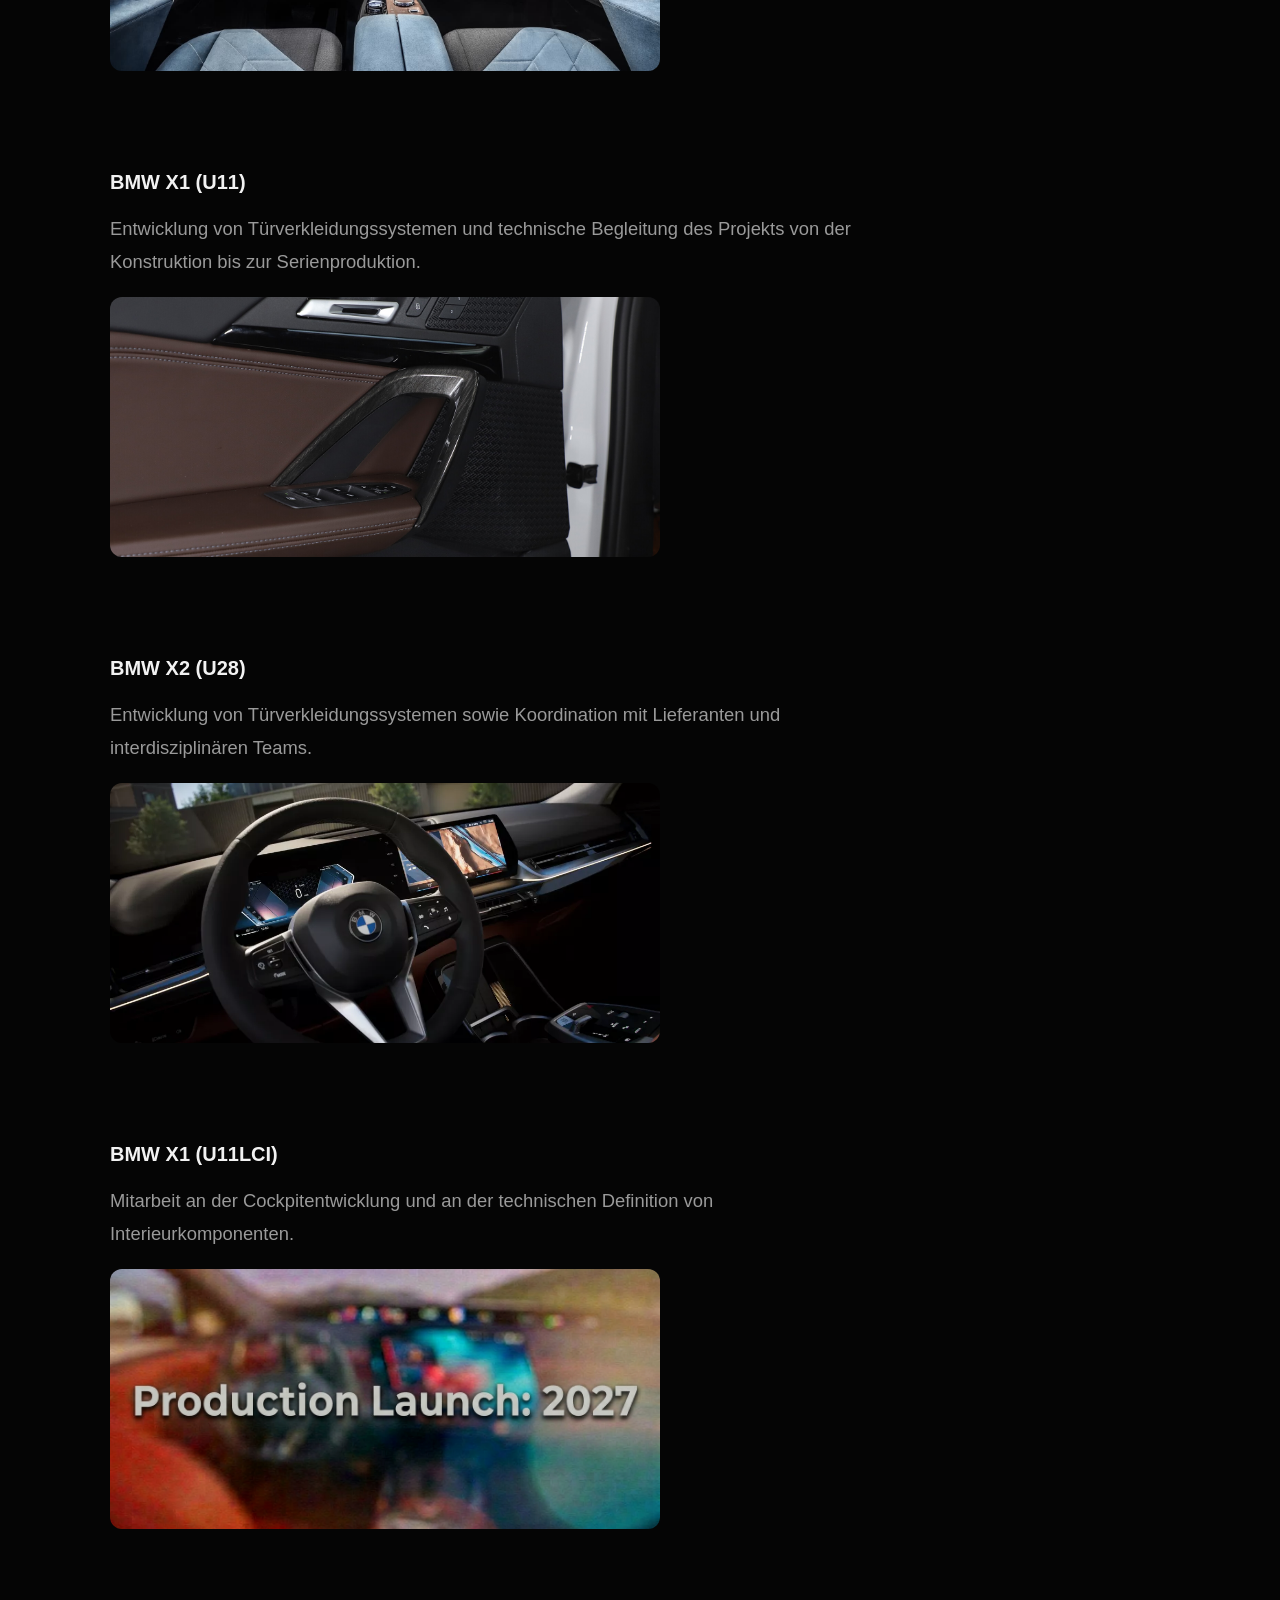
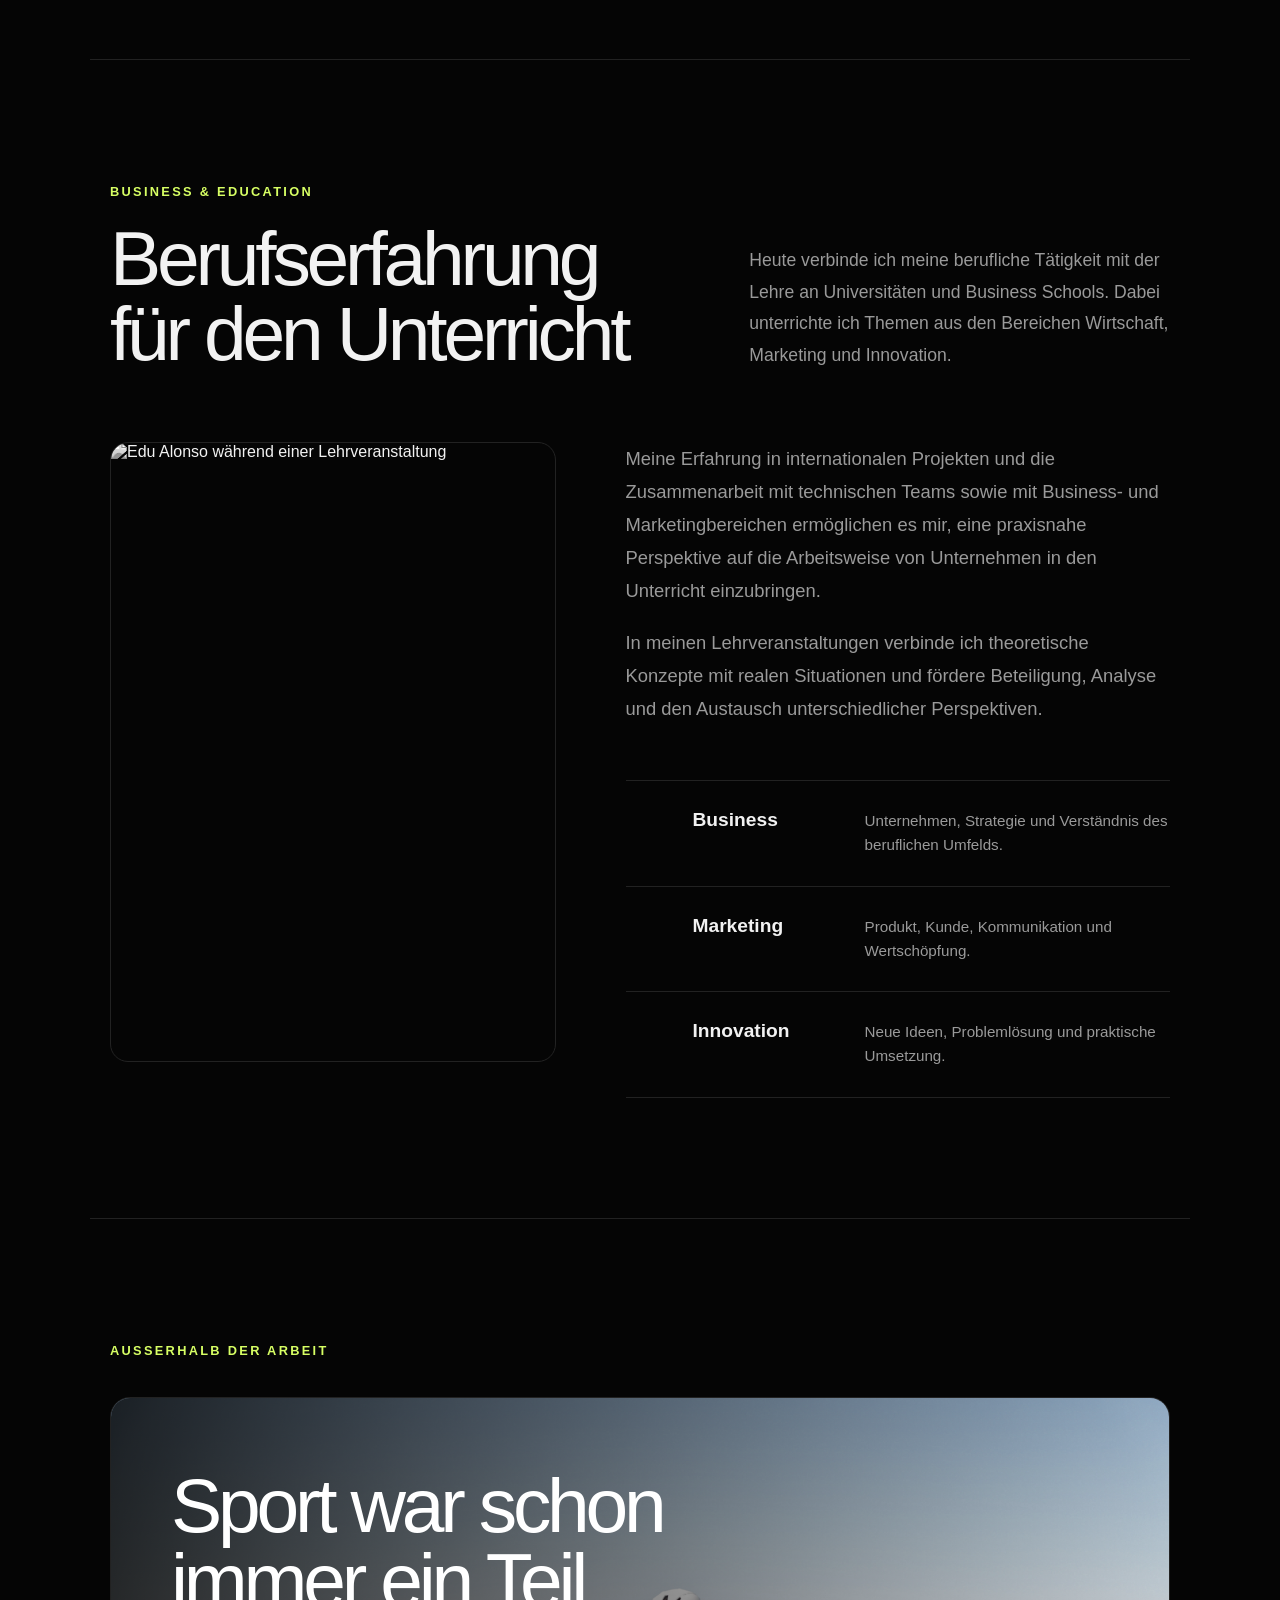
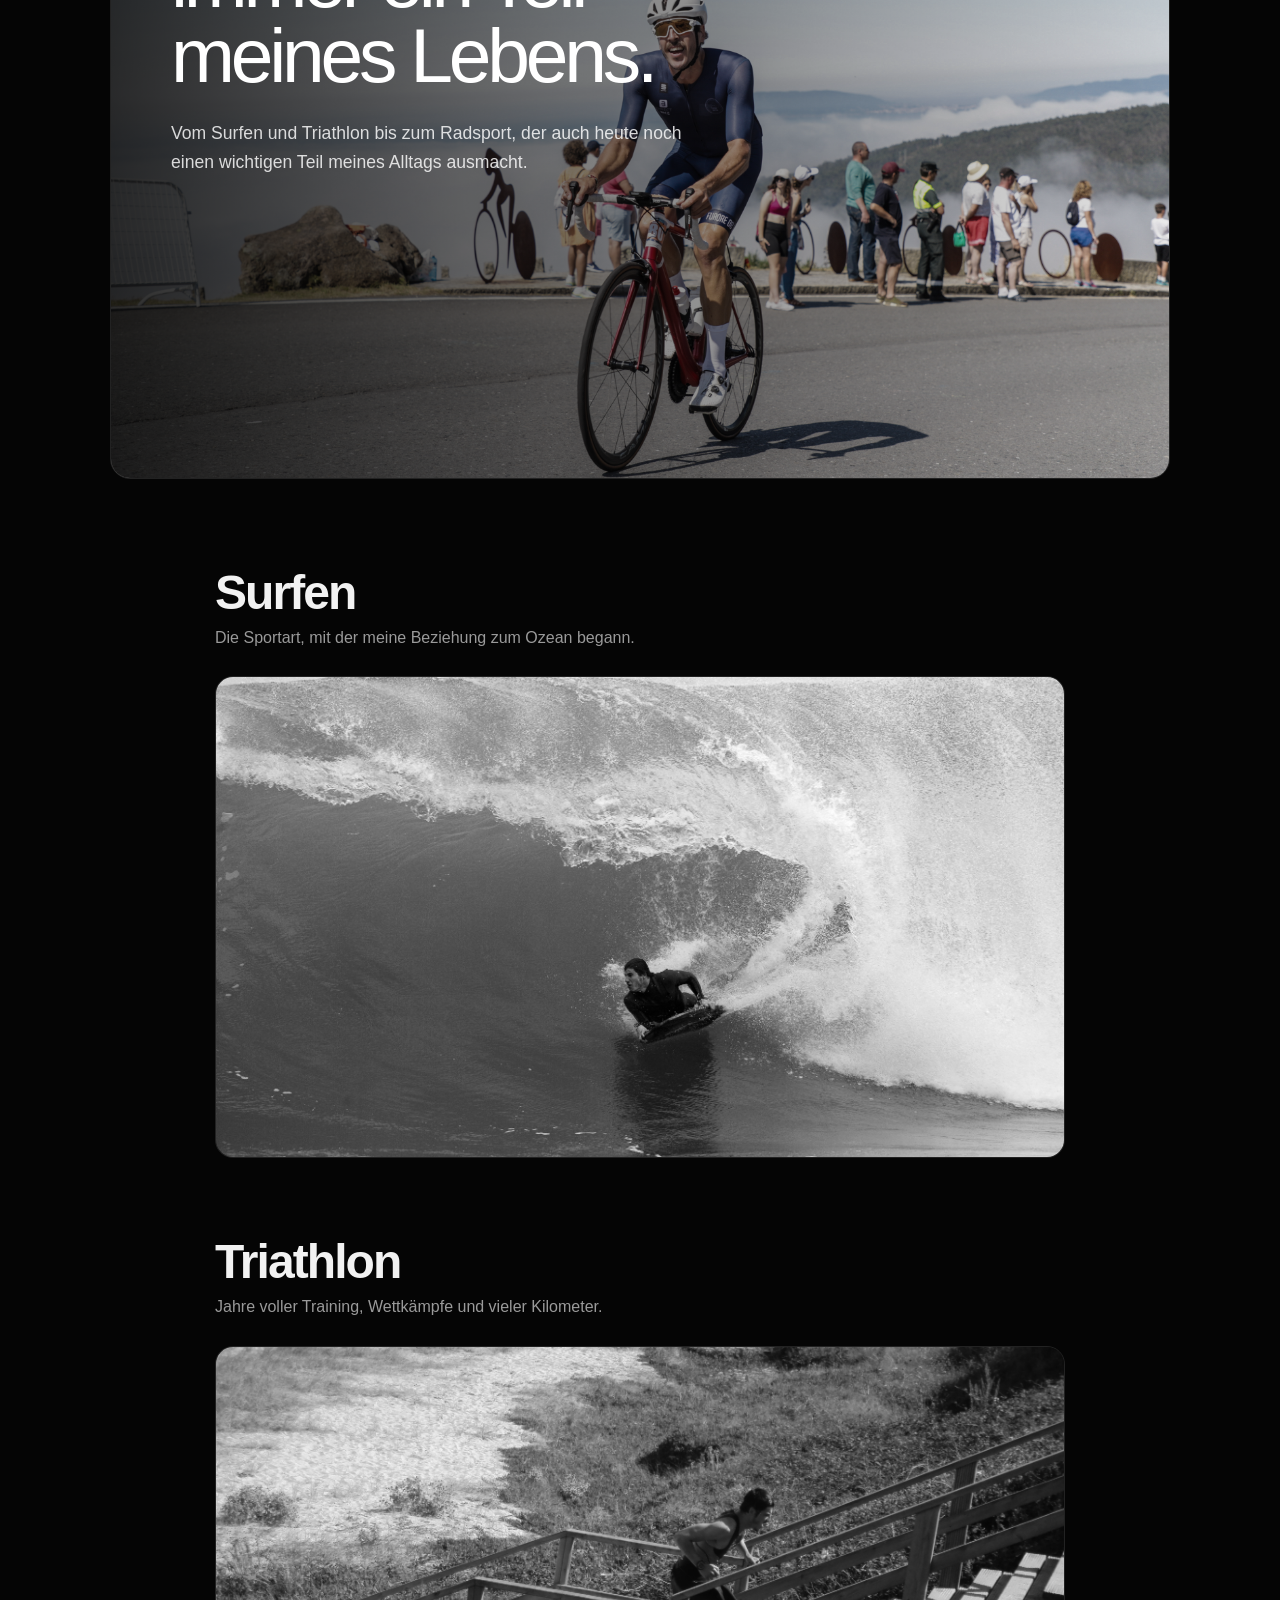
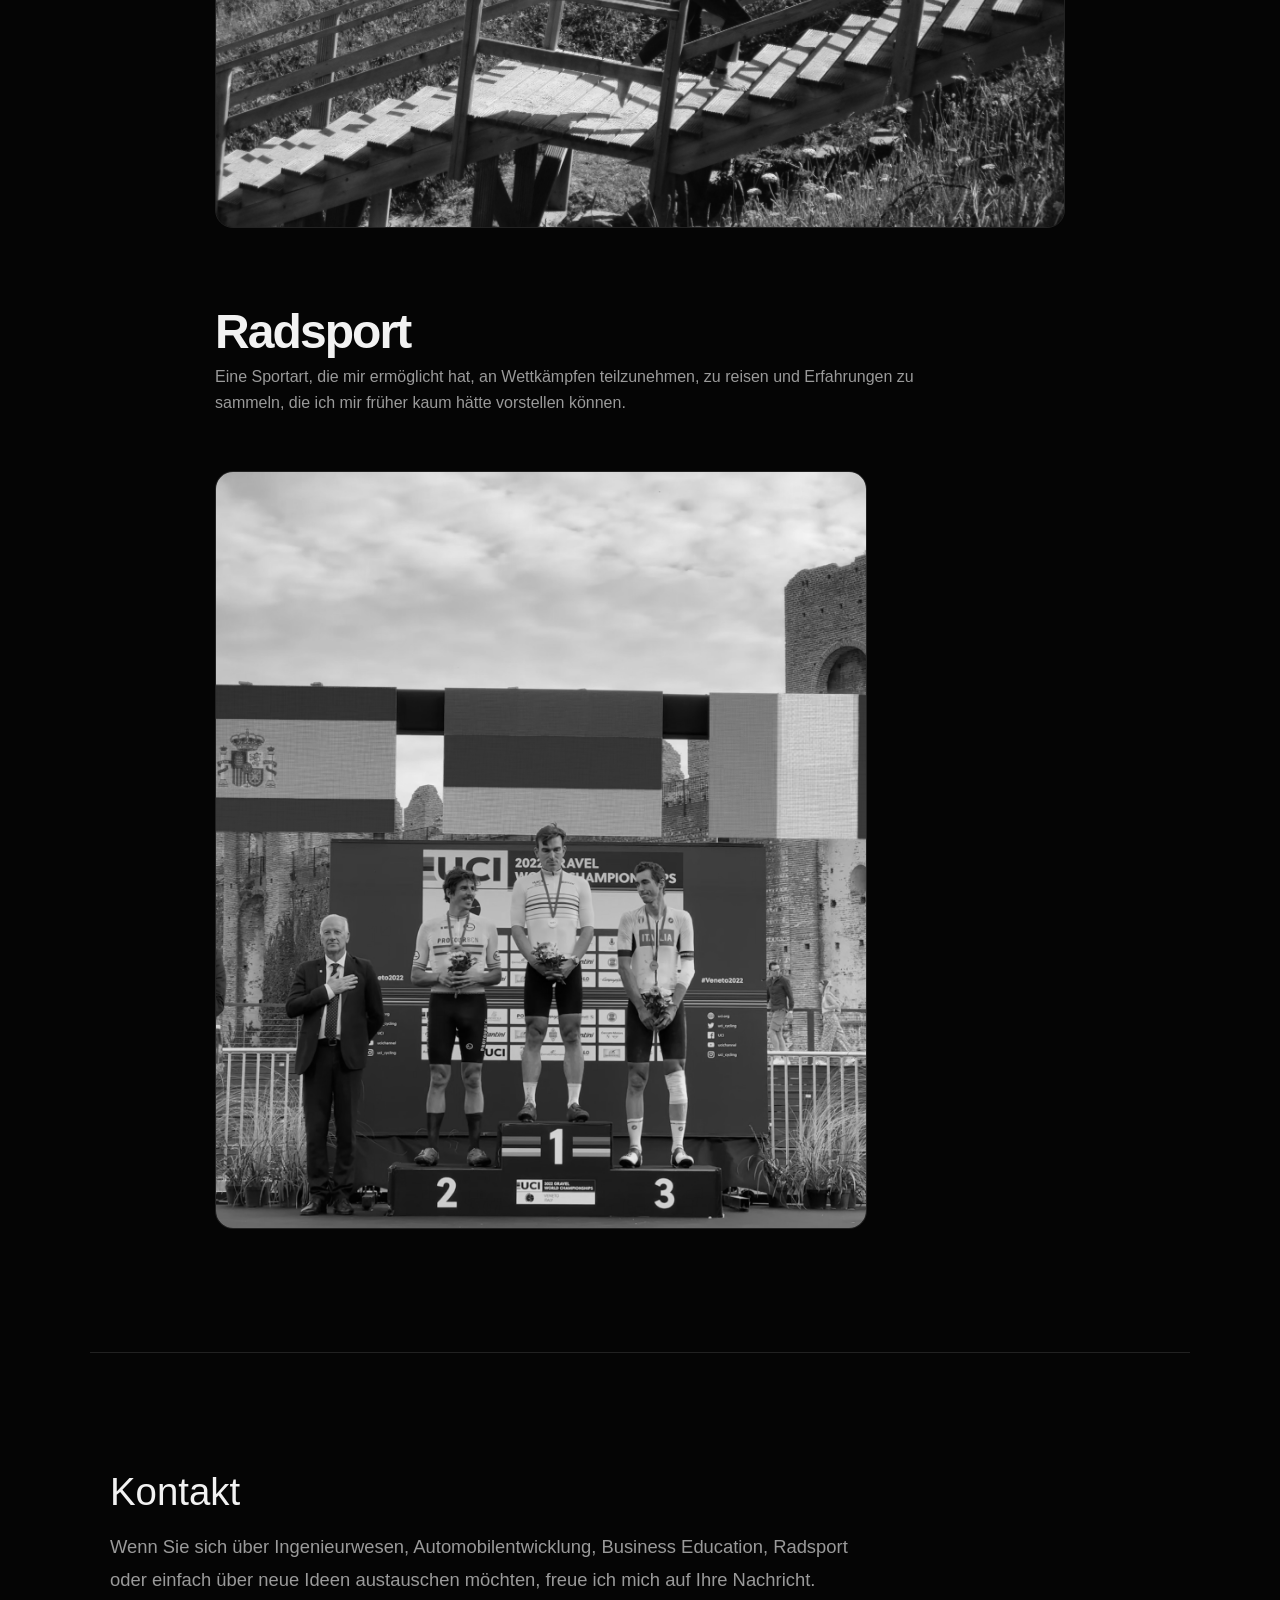
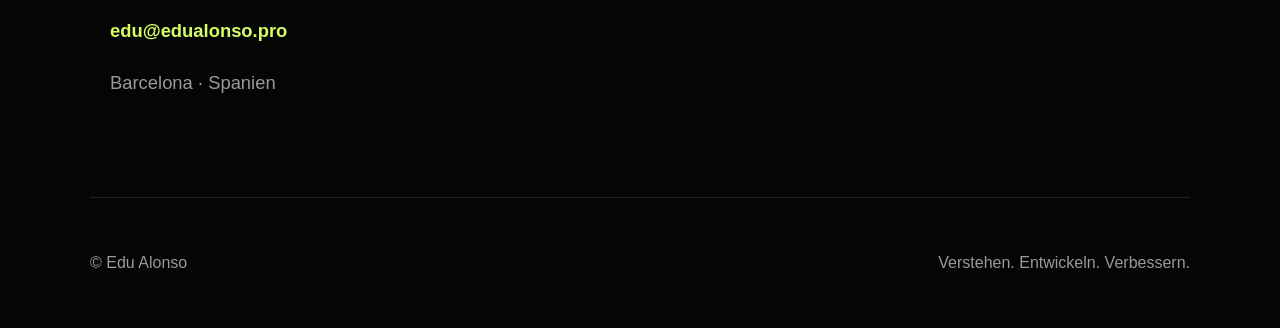
==== commit d1dbba73: "Add cycling climb calculator and integrate tools section" ====
--- a/de/index.html
+++ b/de/index.html
@@ -29,6 +29,7 @@
       <a href="#historia">Über mich</a>
       <a href="#trayectoria">Werdegang</a>
       <a href="#proyectos">Projekte</a>
+      <a href="/tools/climb-calculator/">Tools</a>
       <a href="#business-education">Business & Education</a>
       <a href="#mas-alla">Außerhalb der Arbeit</a>
       <a href="#contacto">Kontakt</a>
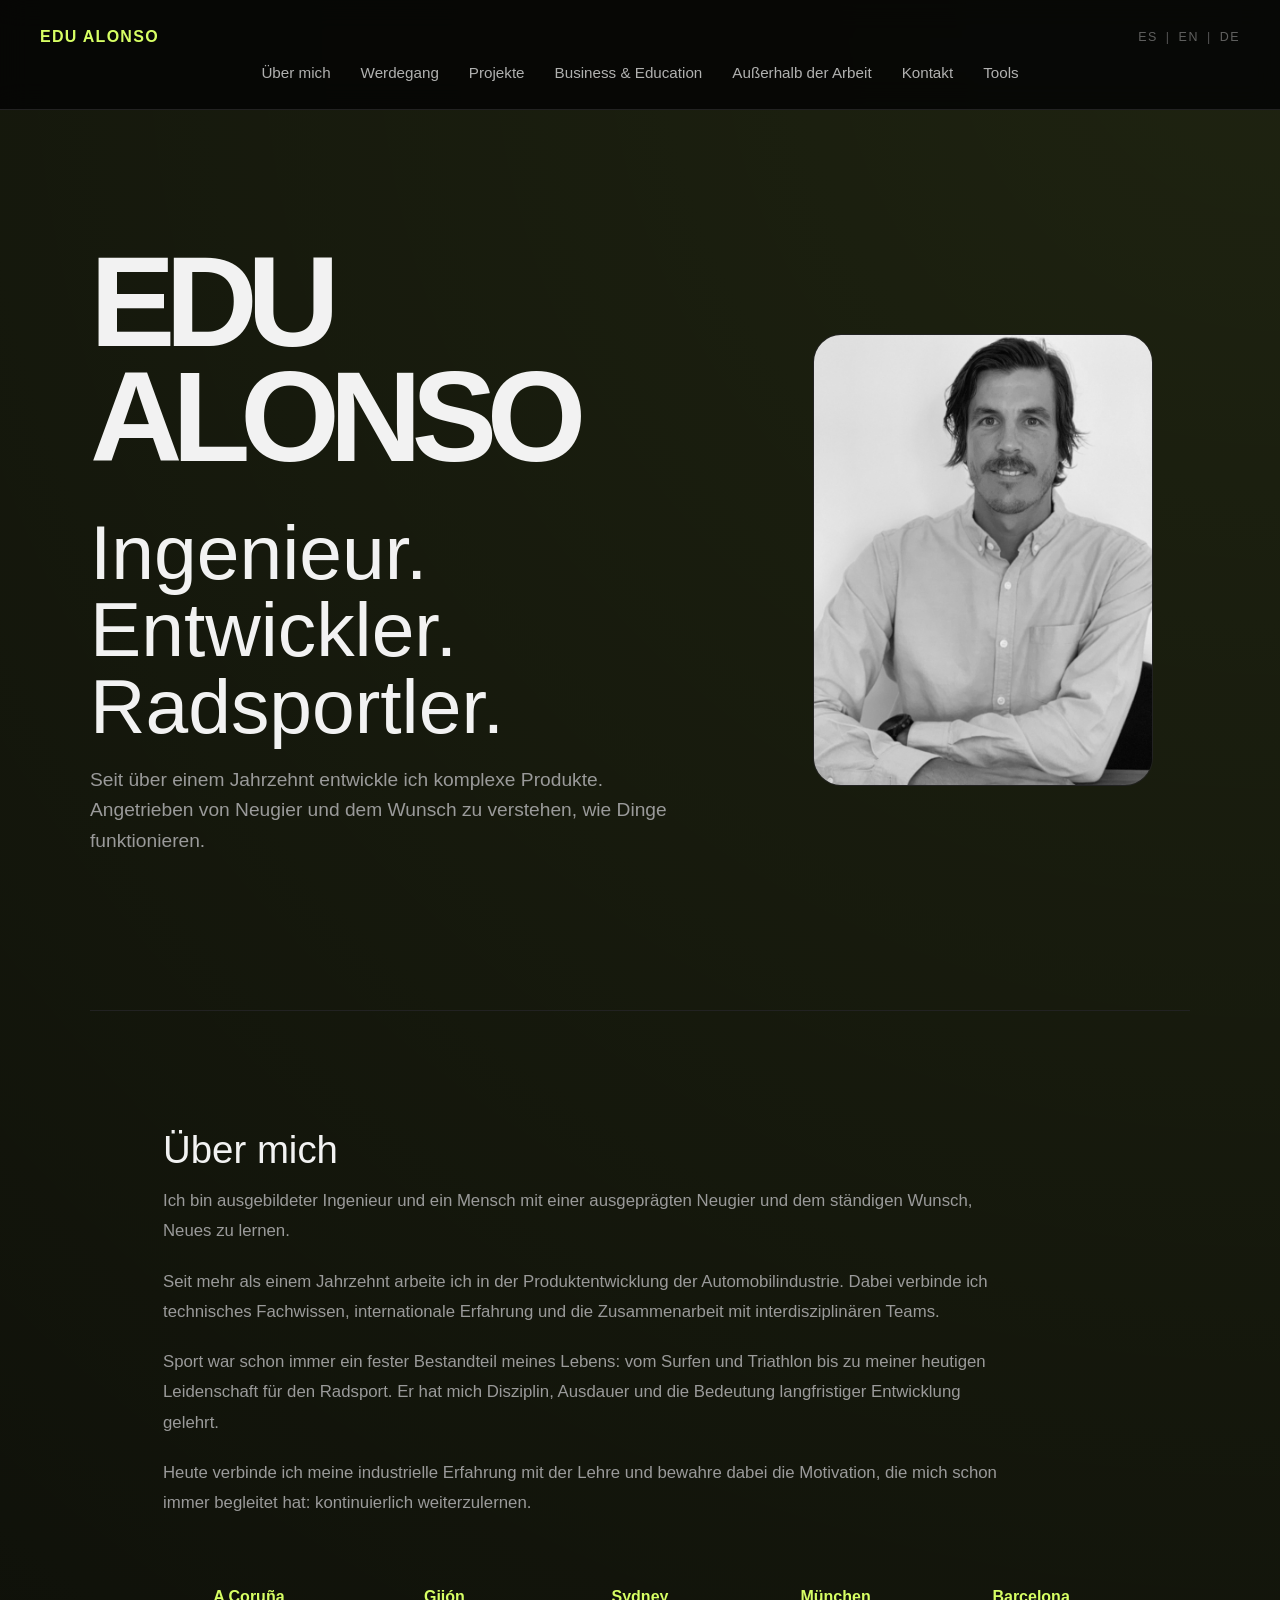
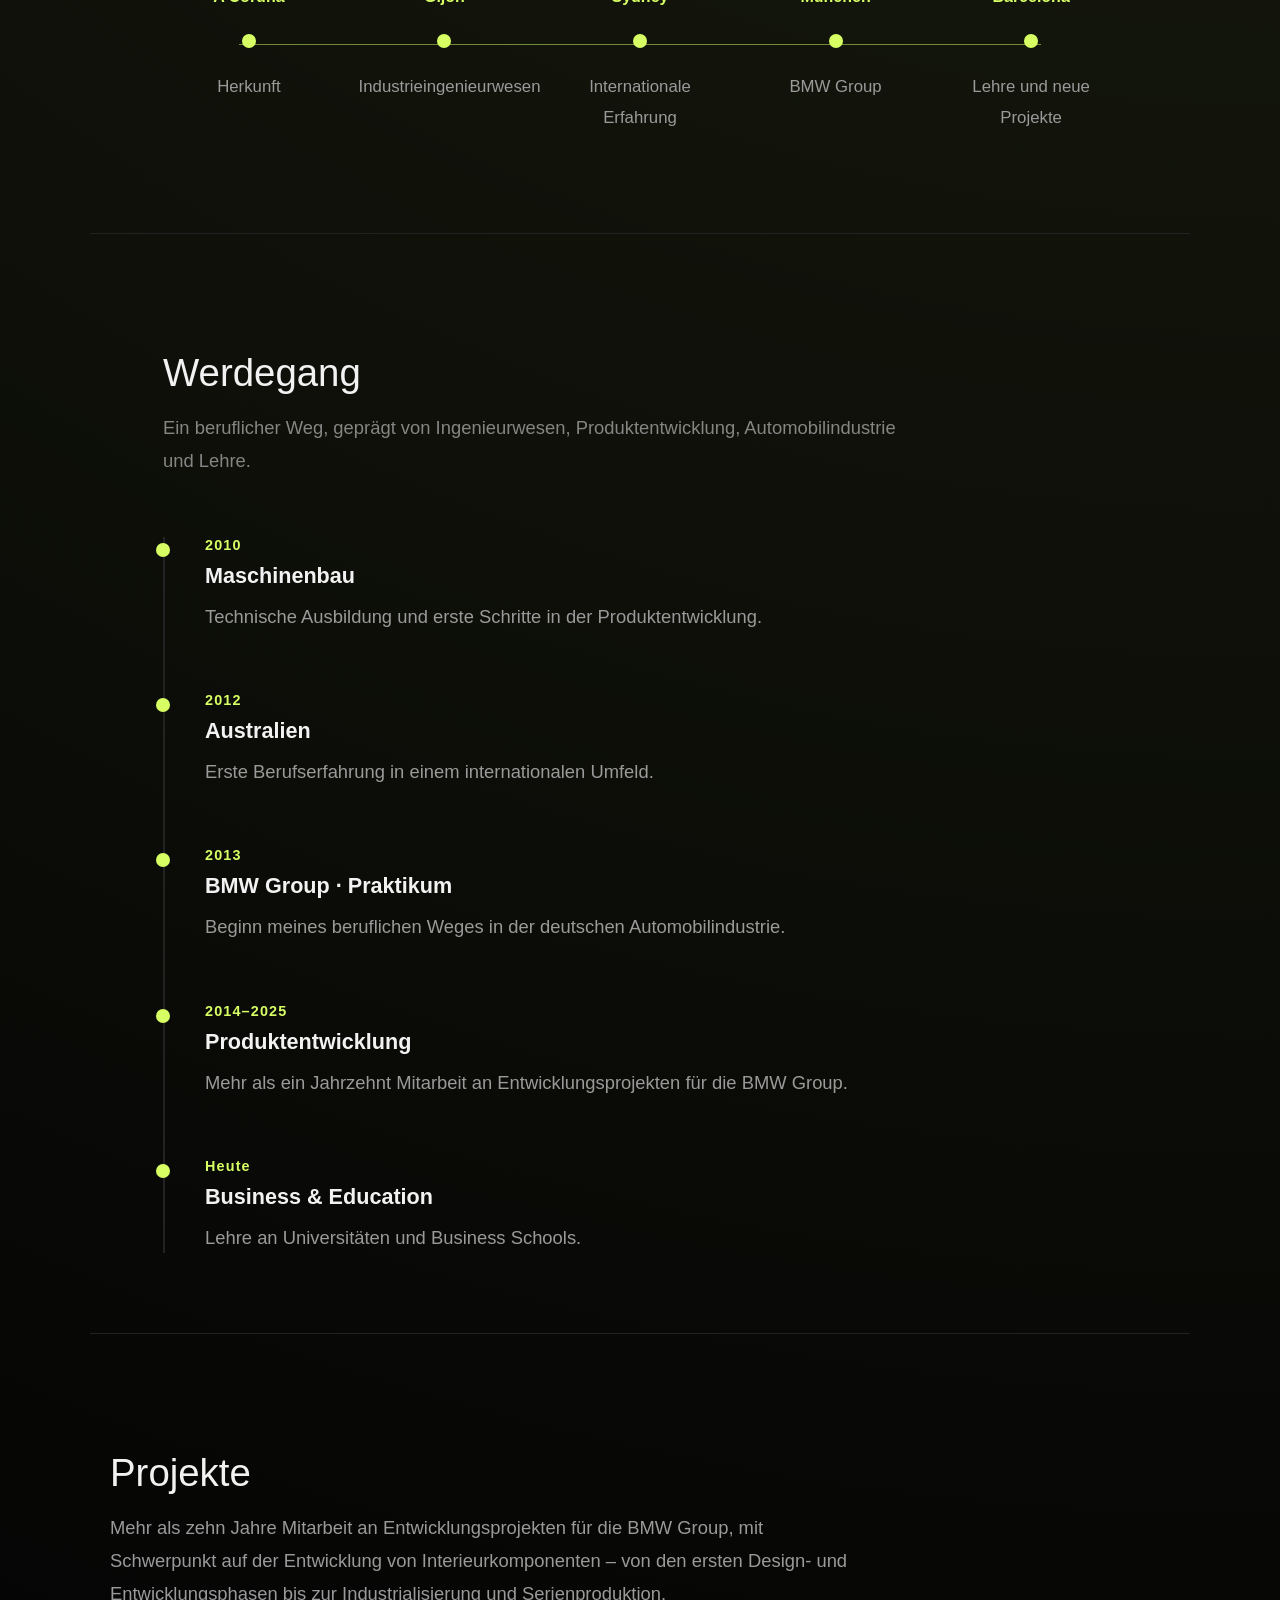
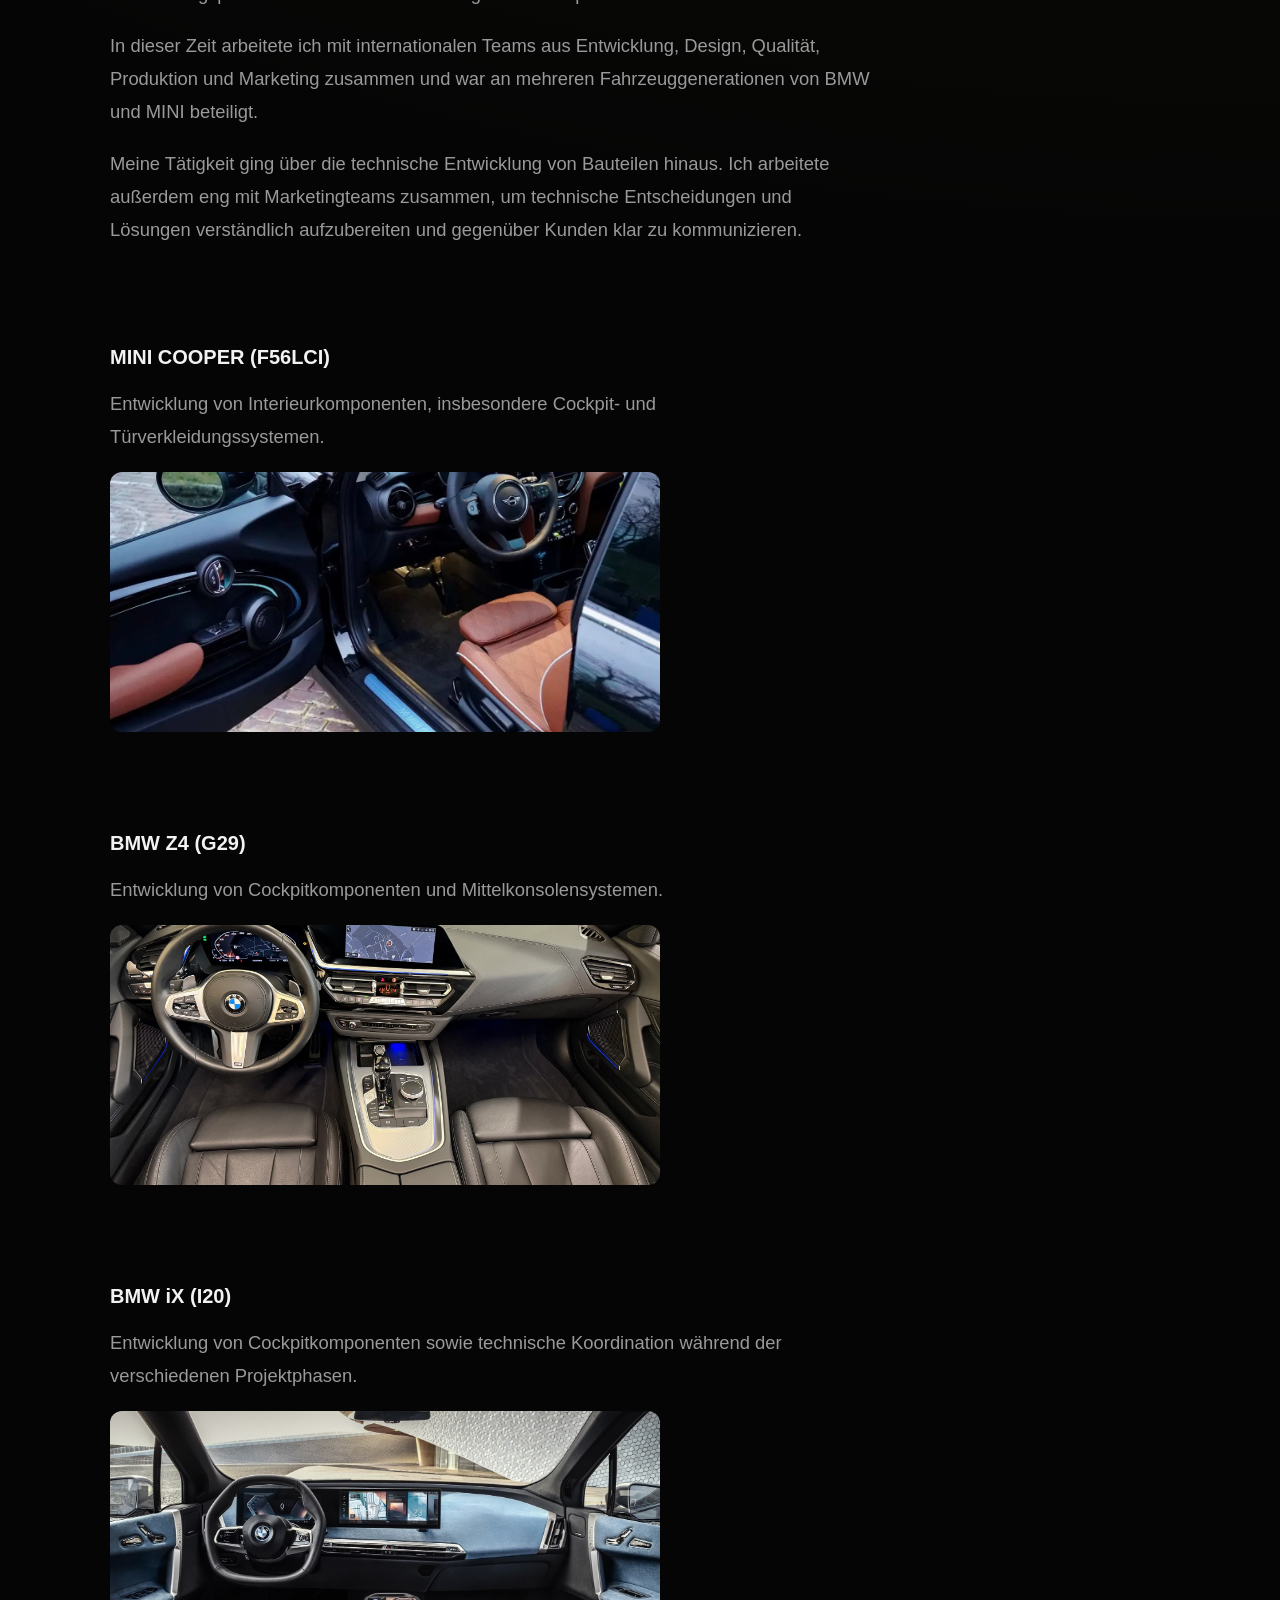
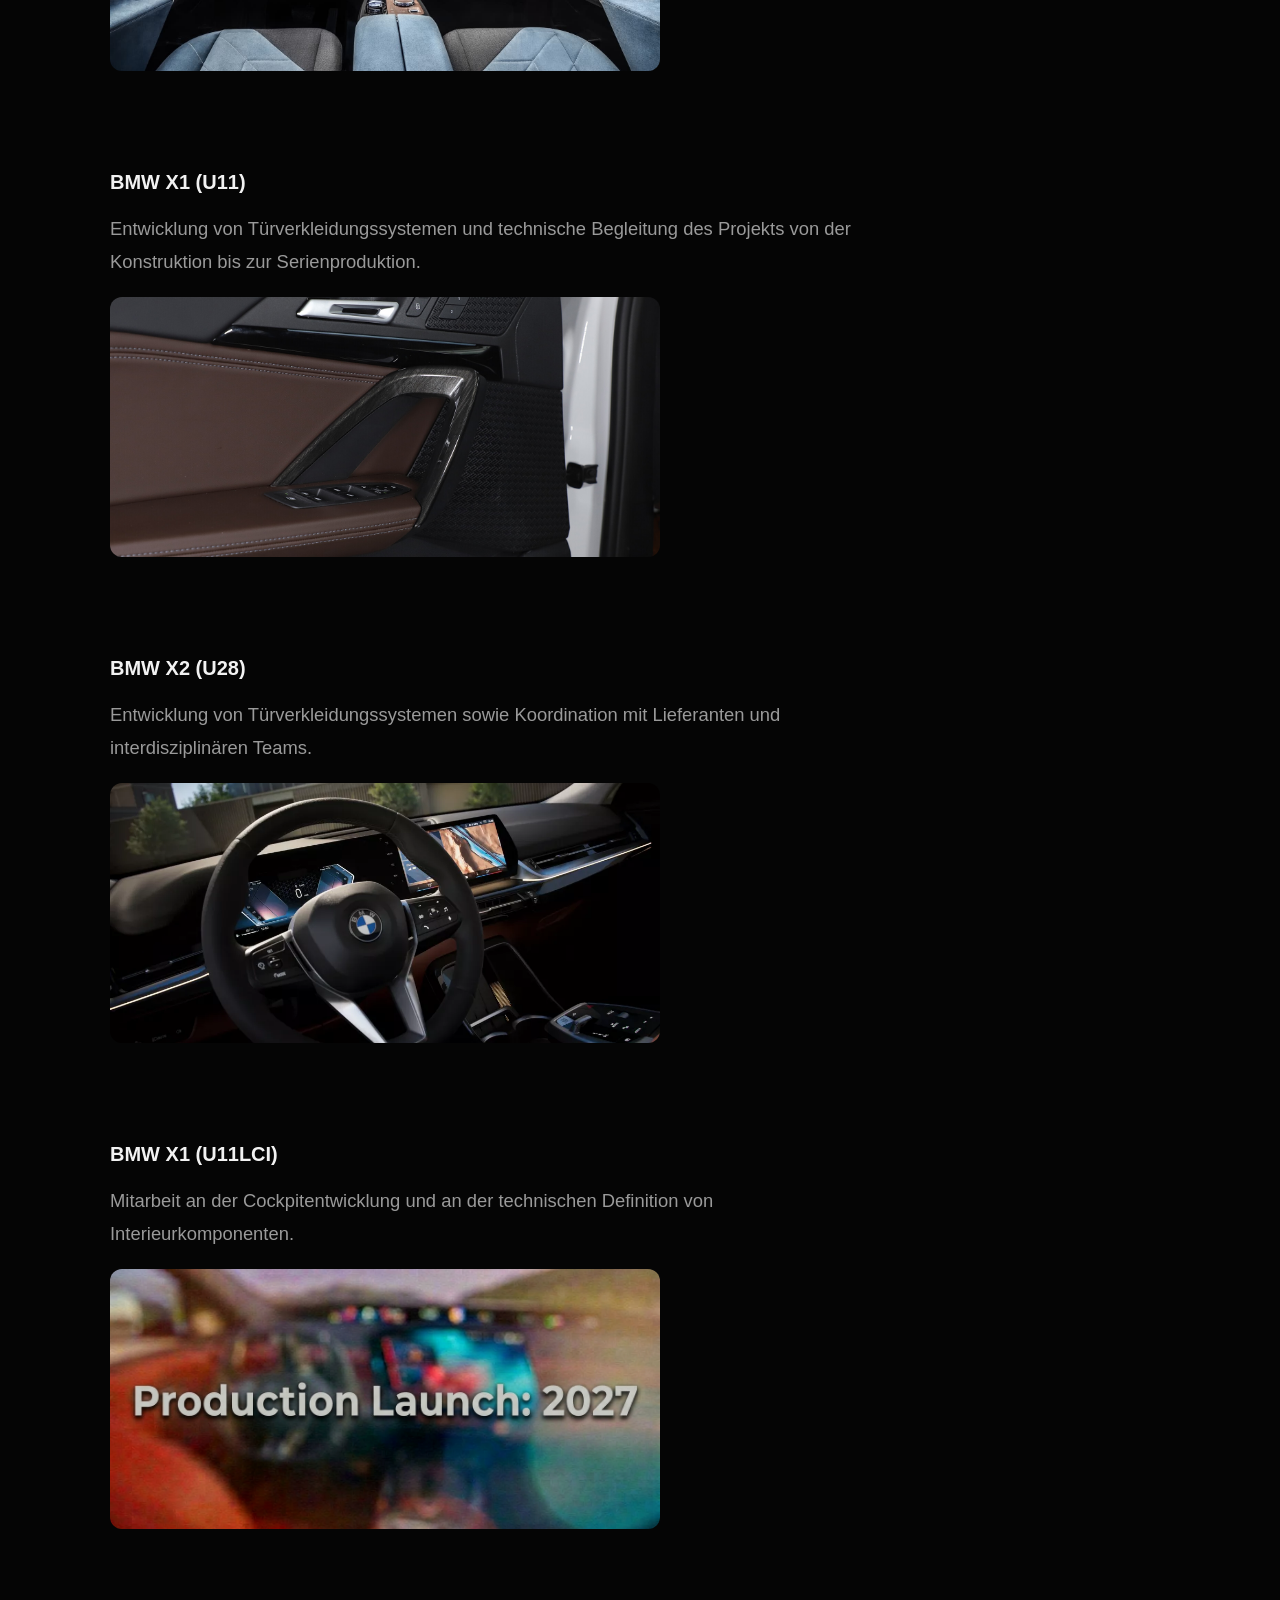
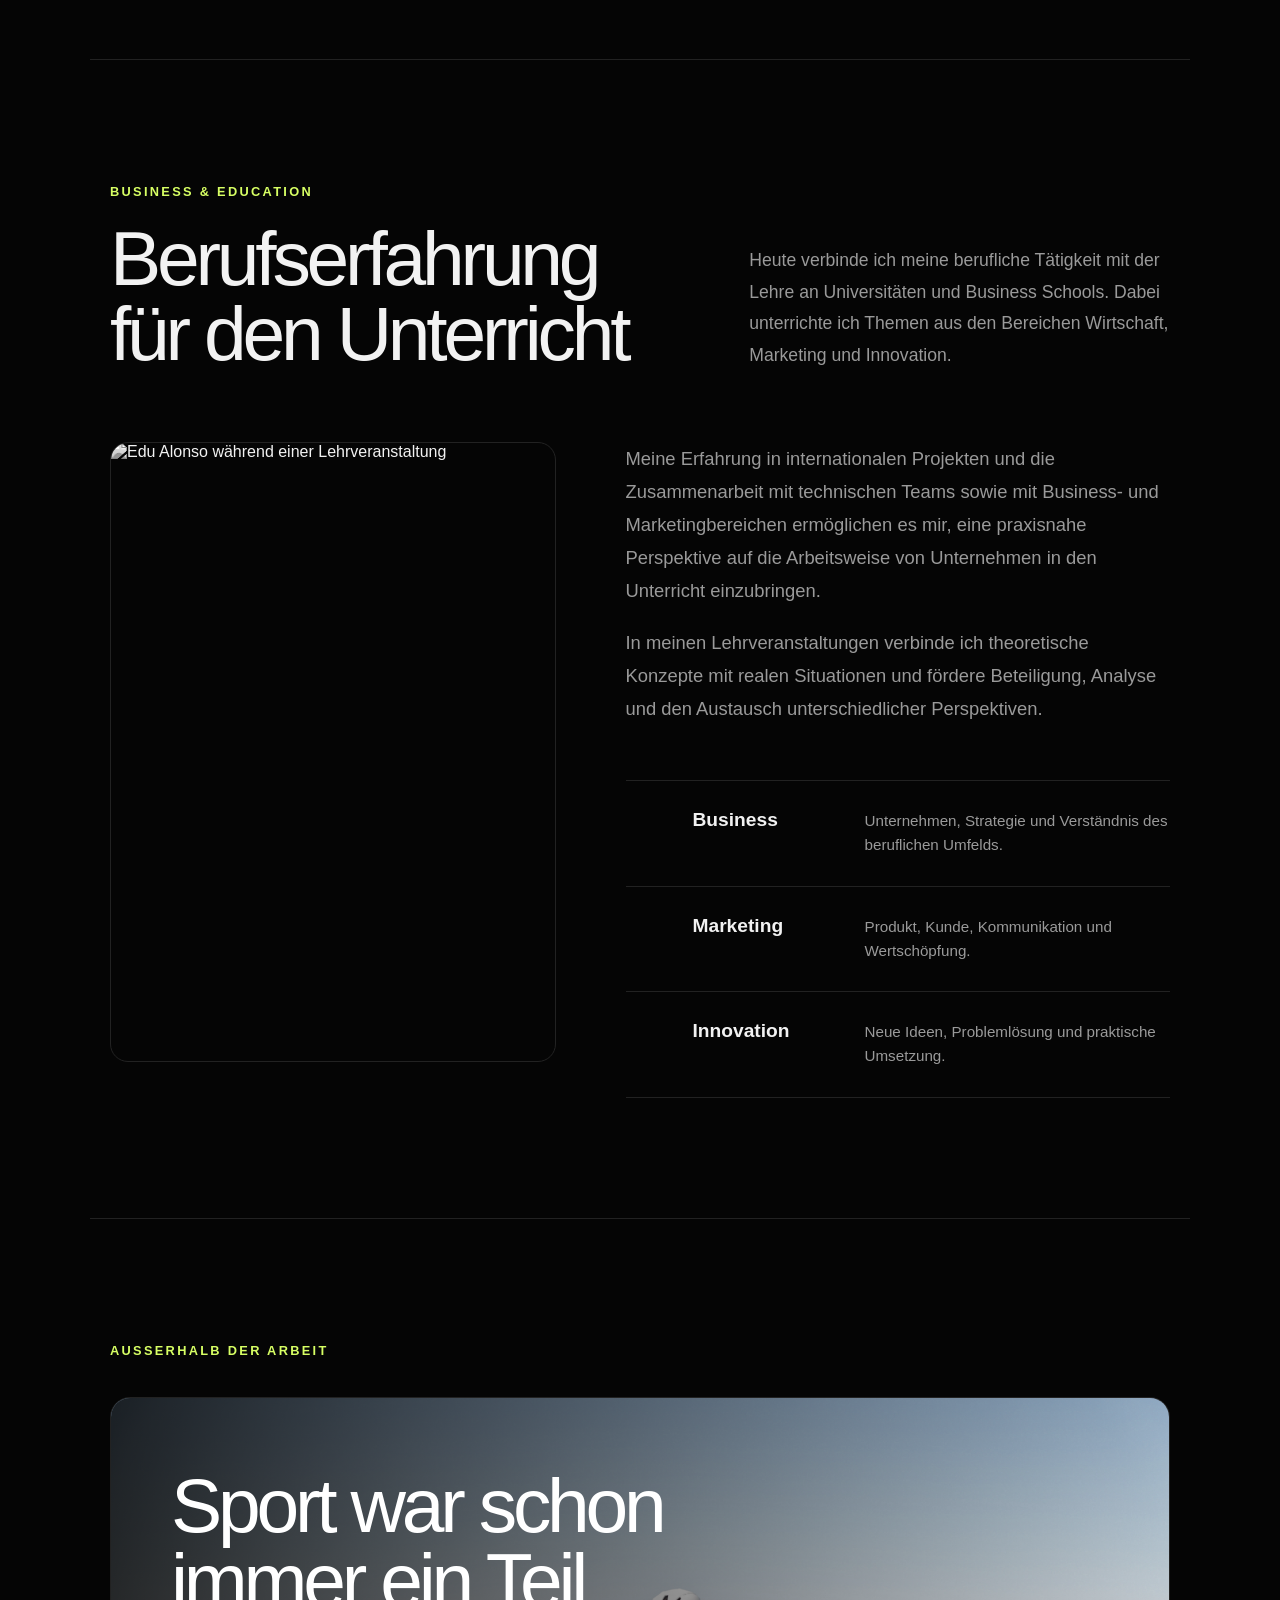
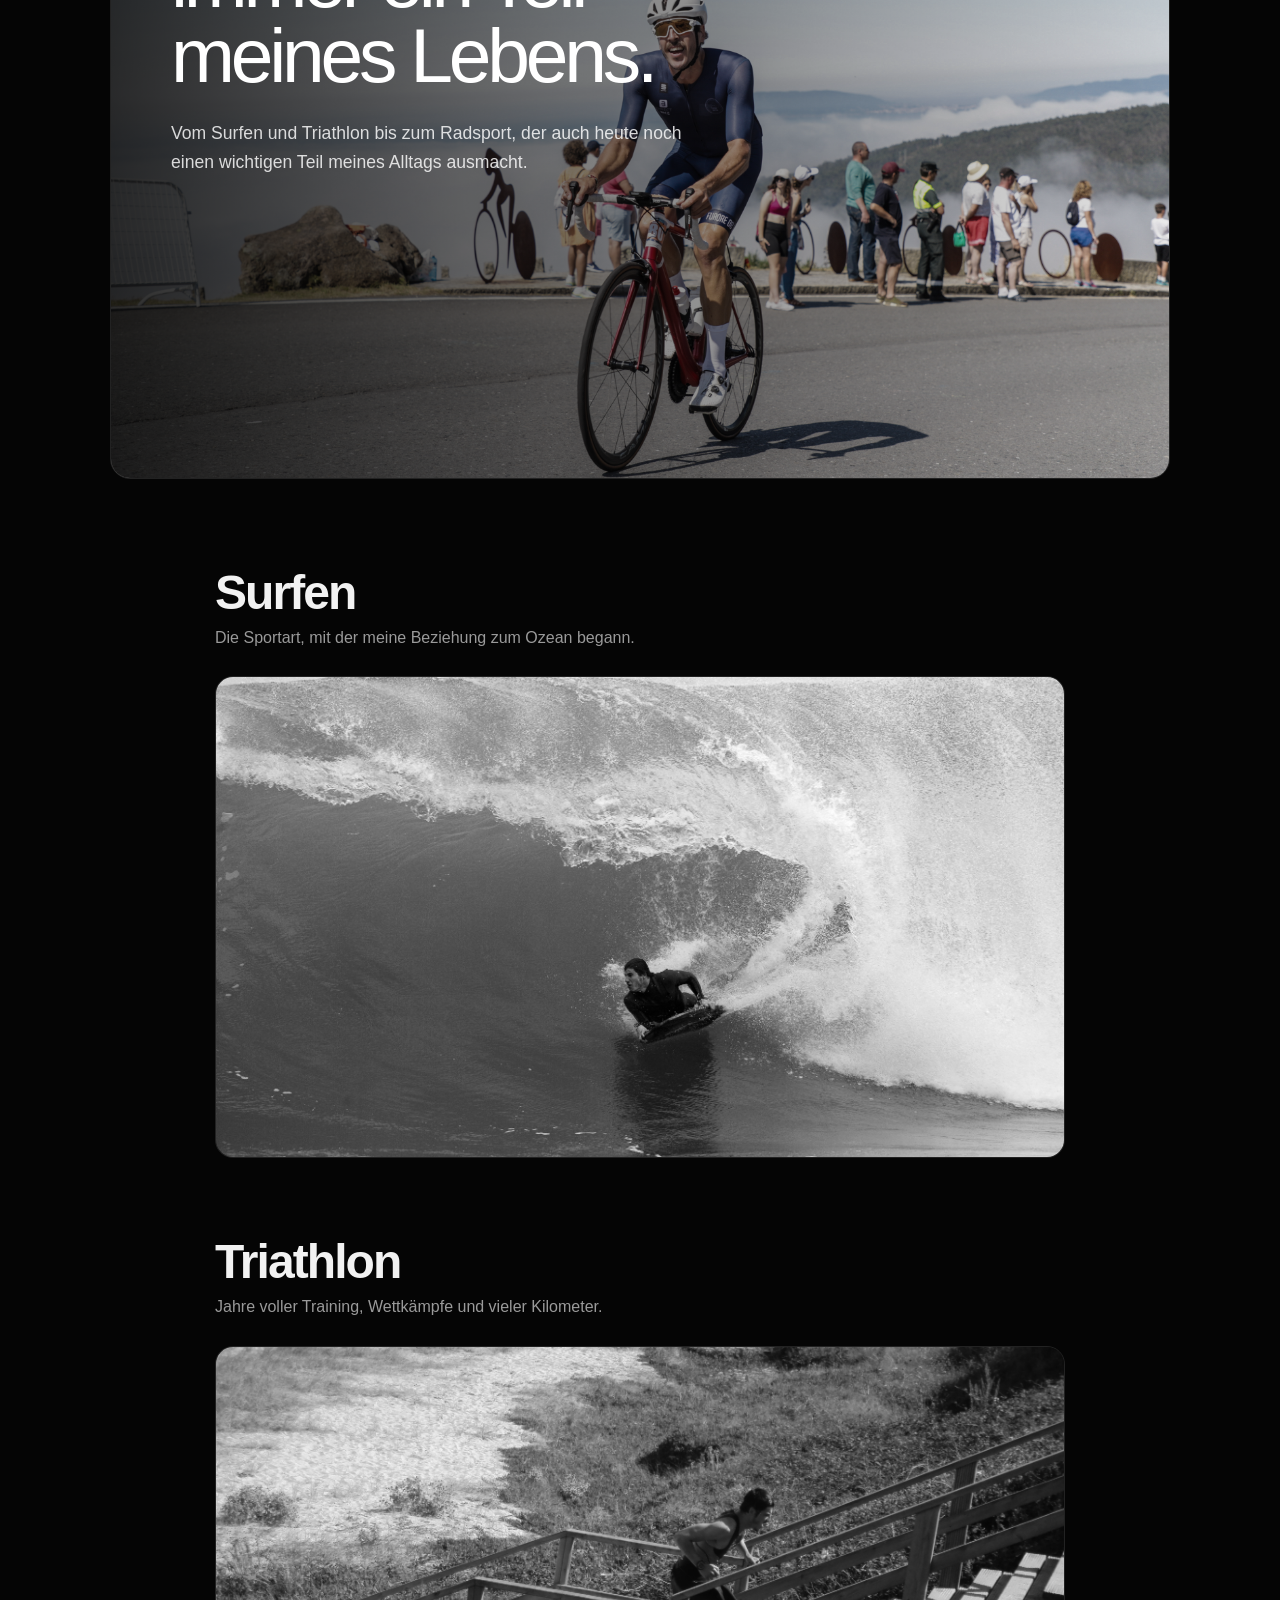
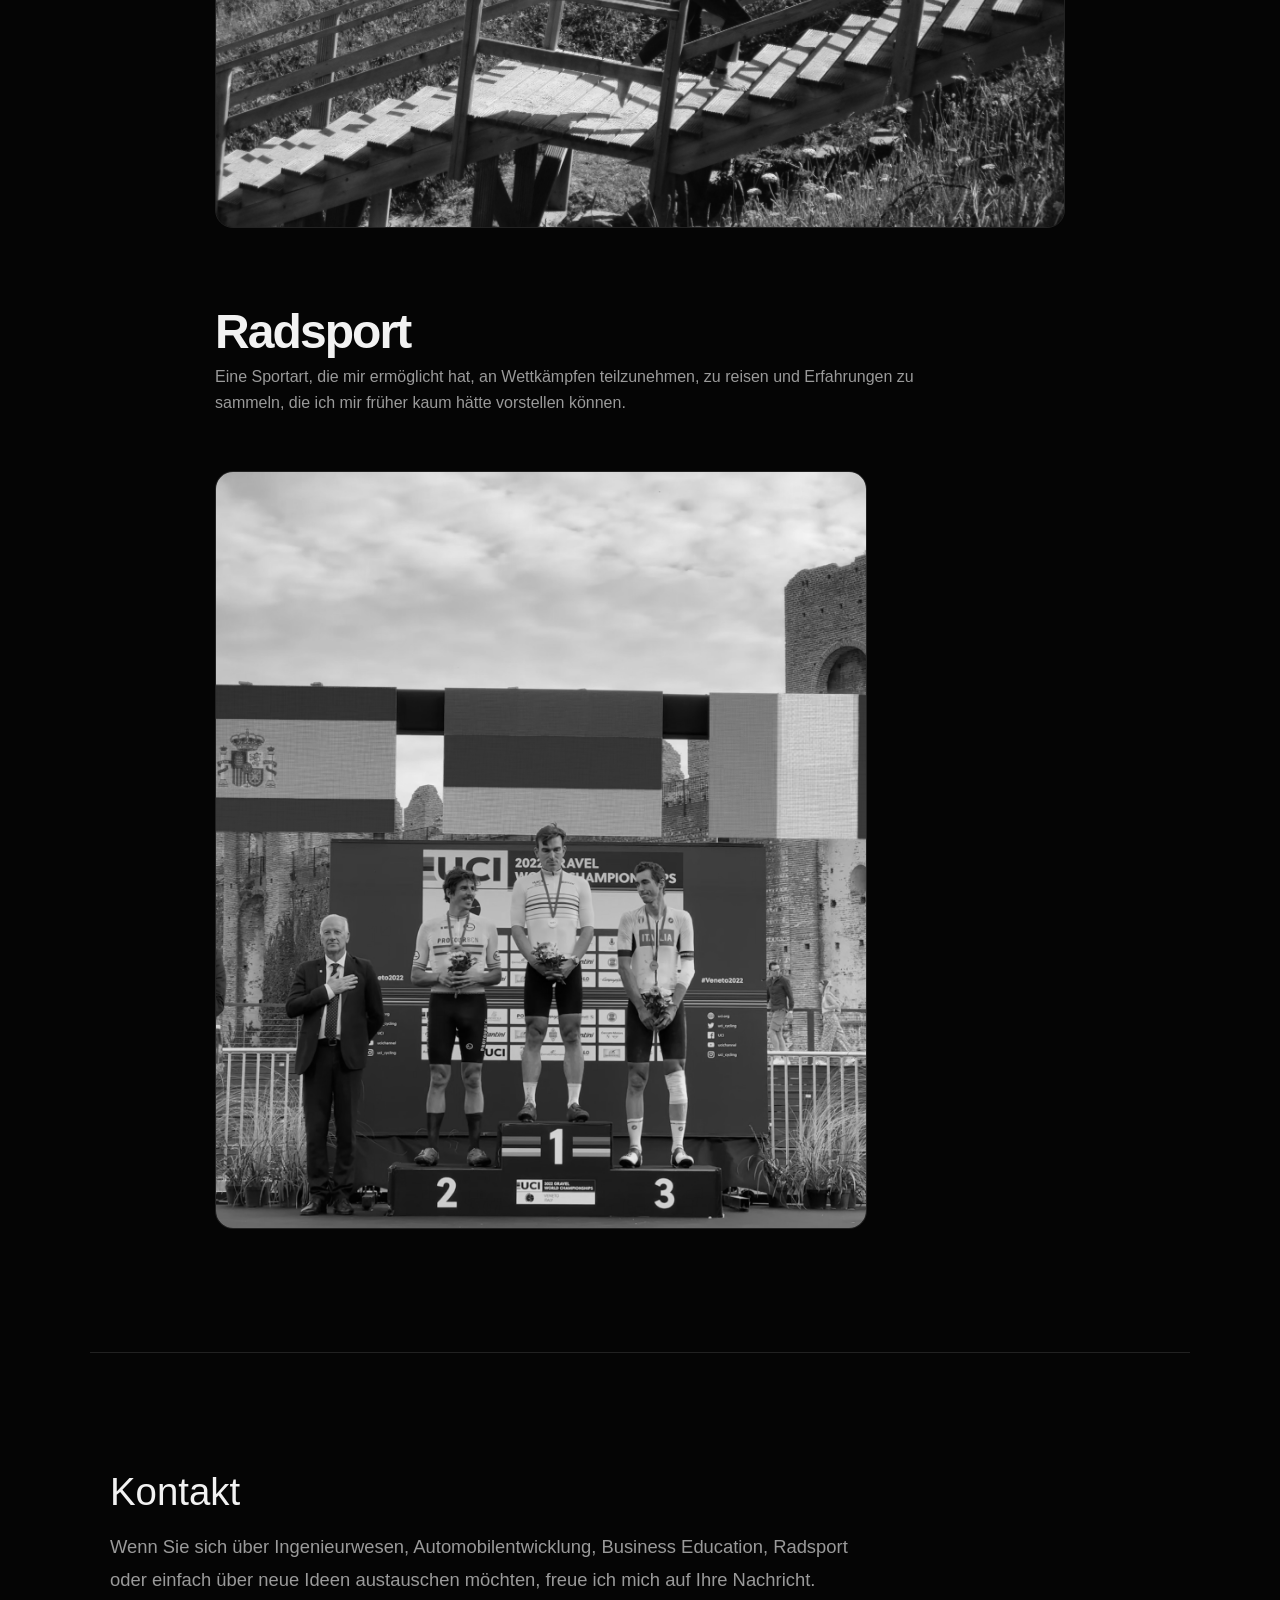
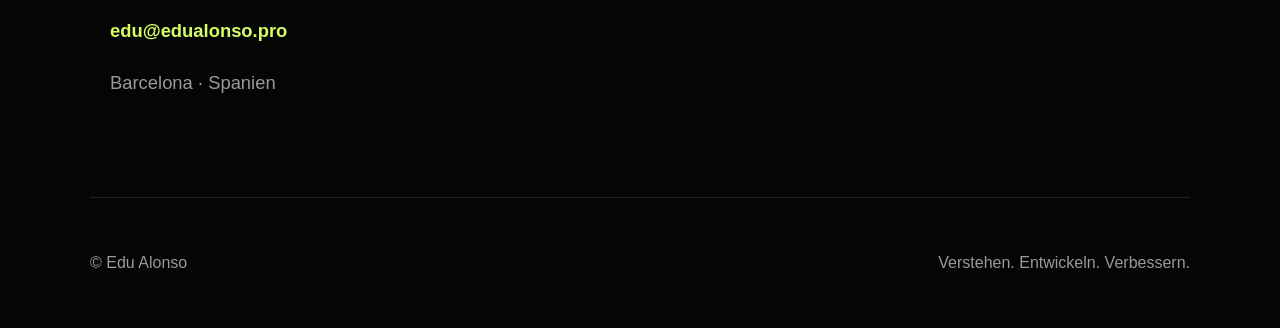
==== commit 9bf3bb5a: "Update index.html" ====
--- a/de/index.html
+++ b/de/index.html
@@ -29,10 +29,10 @@
       <a href="#historia">Über mich</a>
       <a href="#trayectoria">Werdegang</a>
       <a href="#proyectos">Projekte</a>
-      <a href="/tools/climb-calculator/">Tools</a>
       <a href="#business-education">Business & Education</a>
       <a href="#mas-alla">Außerhalb der Arbeit</a>
       <a href="#contacto">Kontakt</a>
+      <a href="/tools/climb-calculator/">Tools</a>
     </div>
   </nav>
 
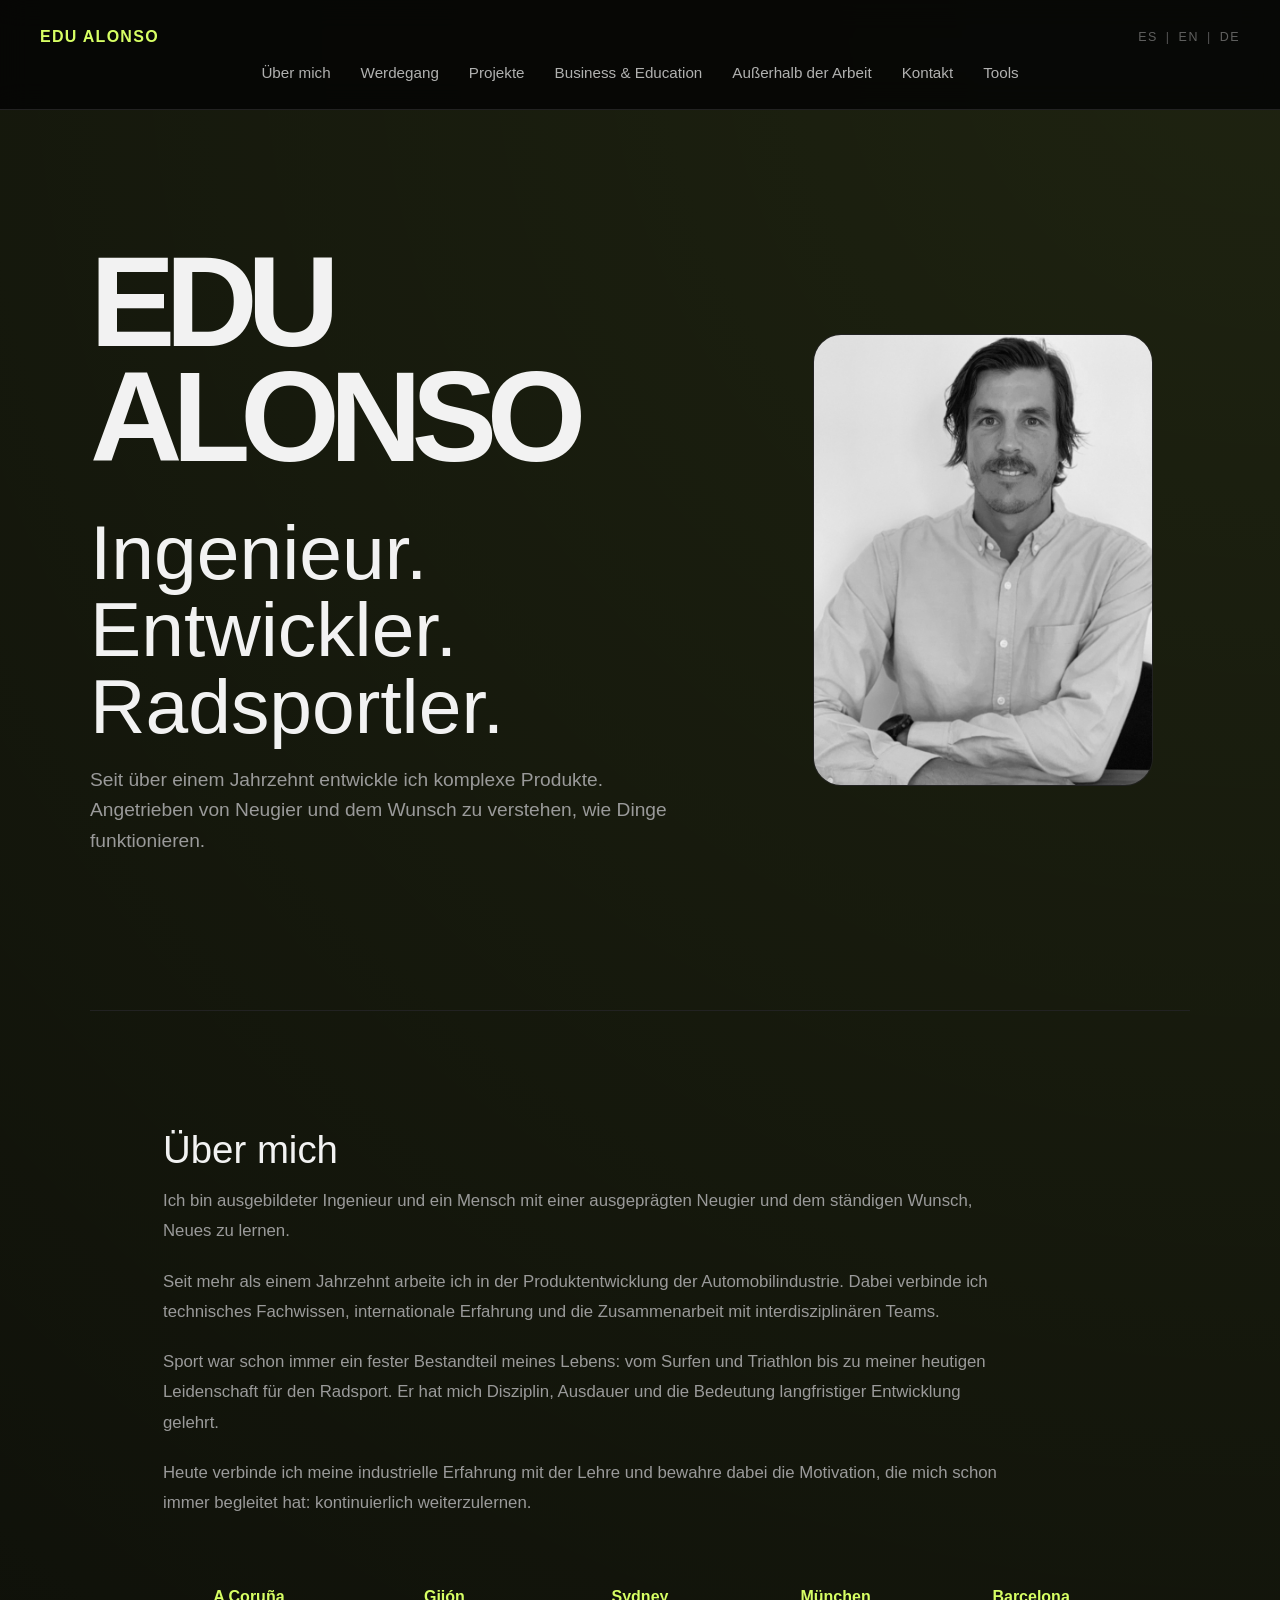
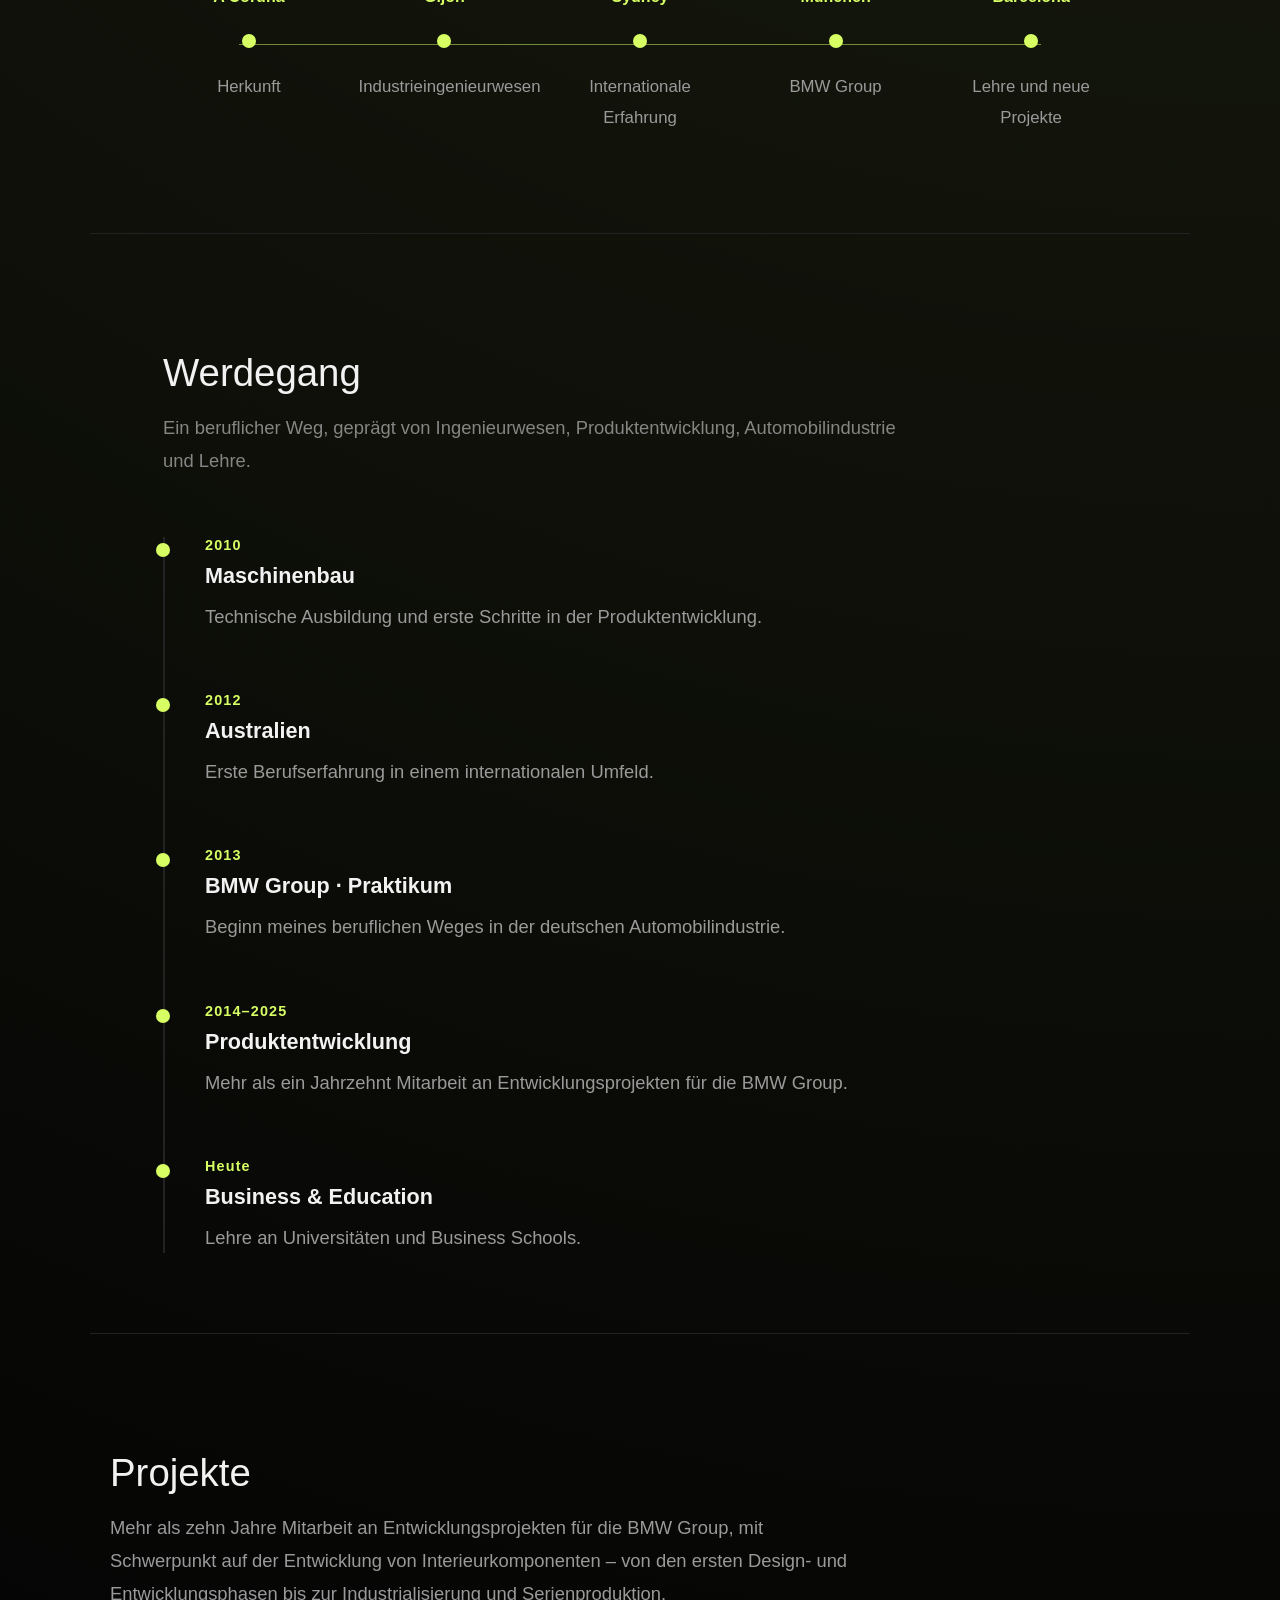
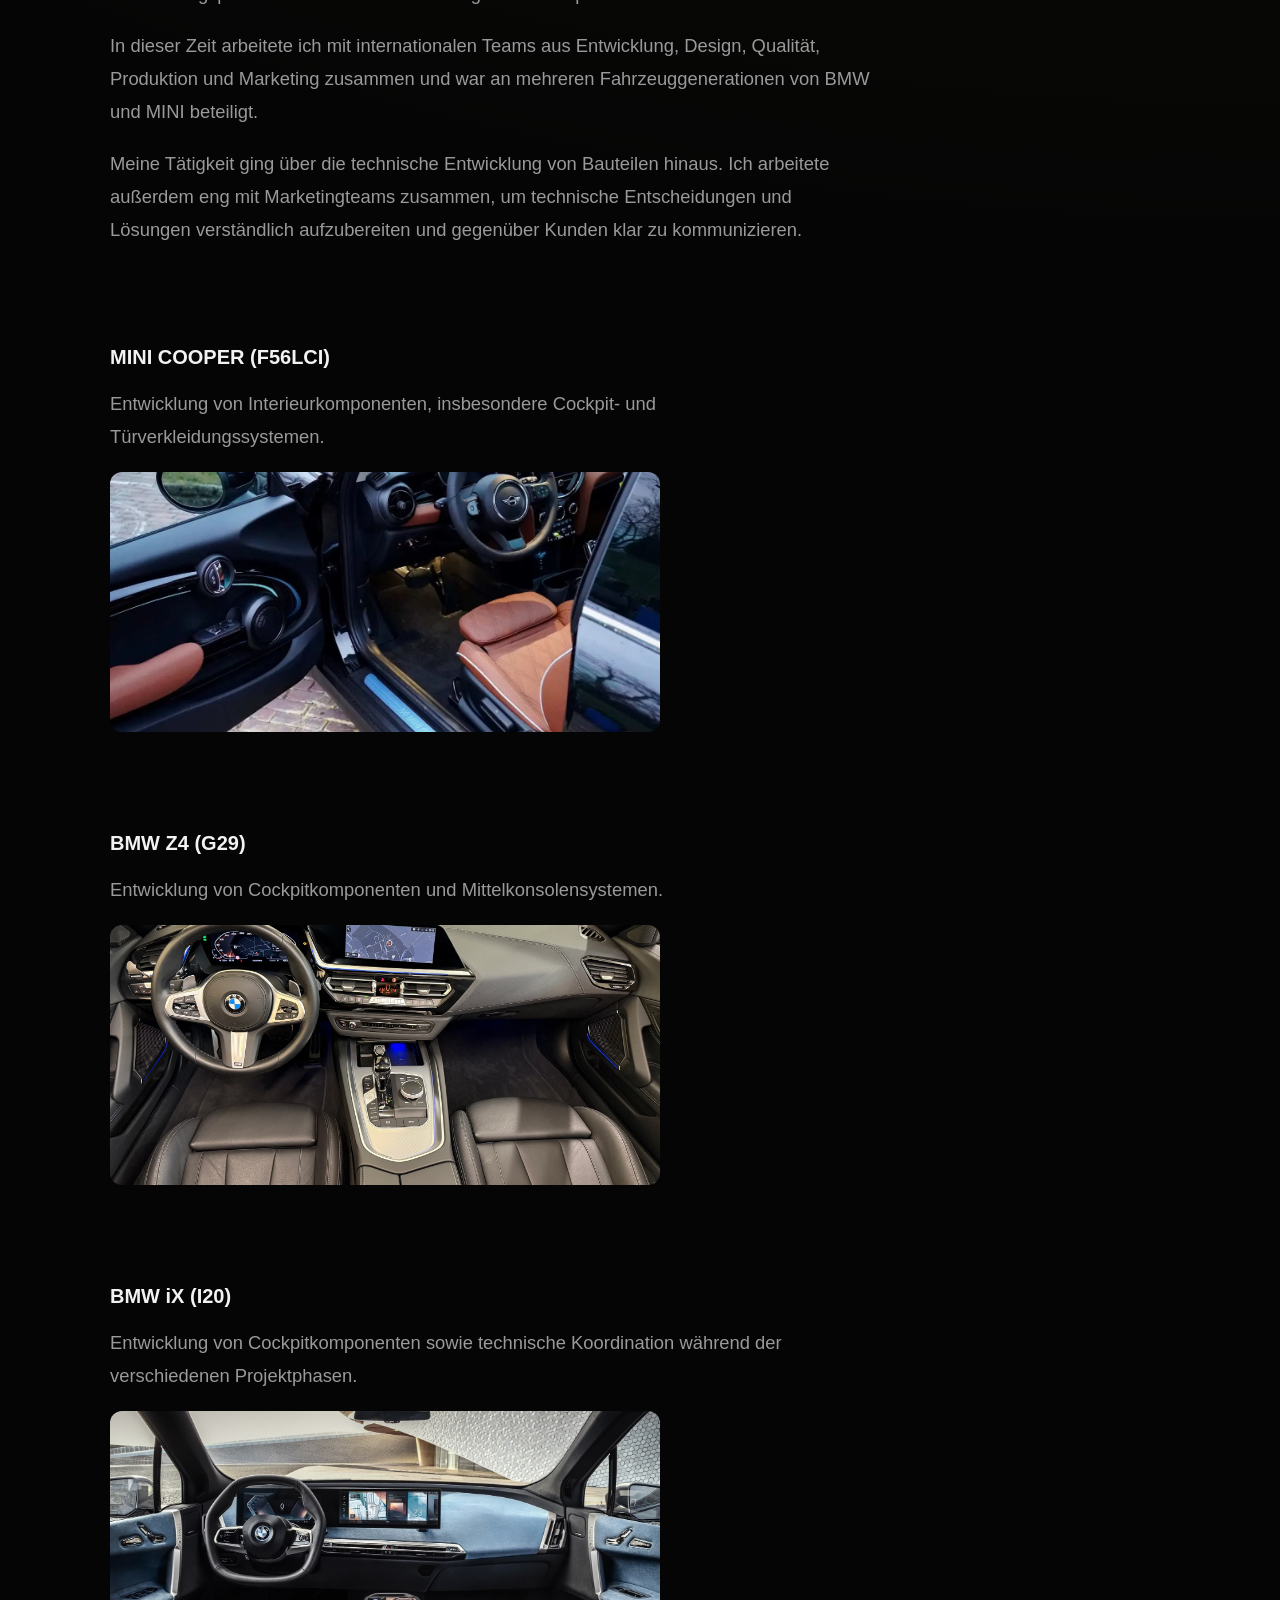
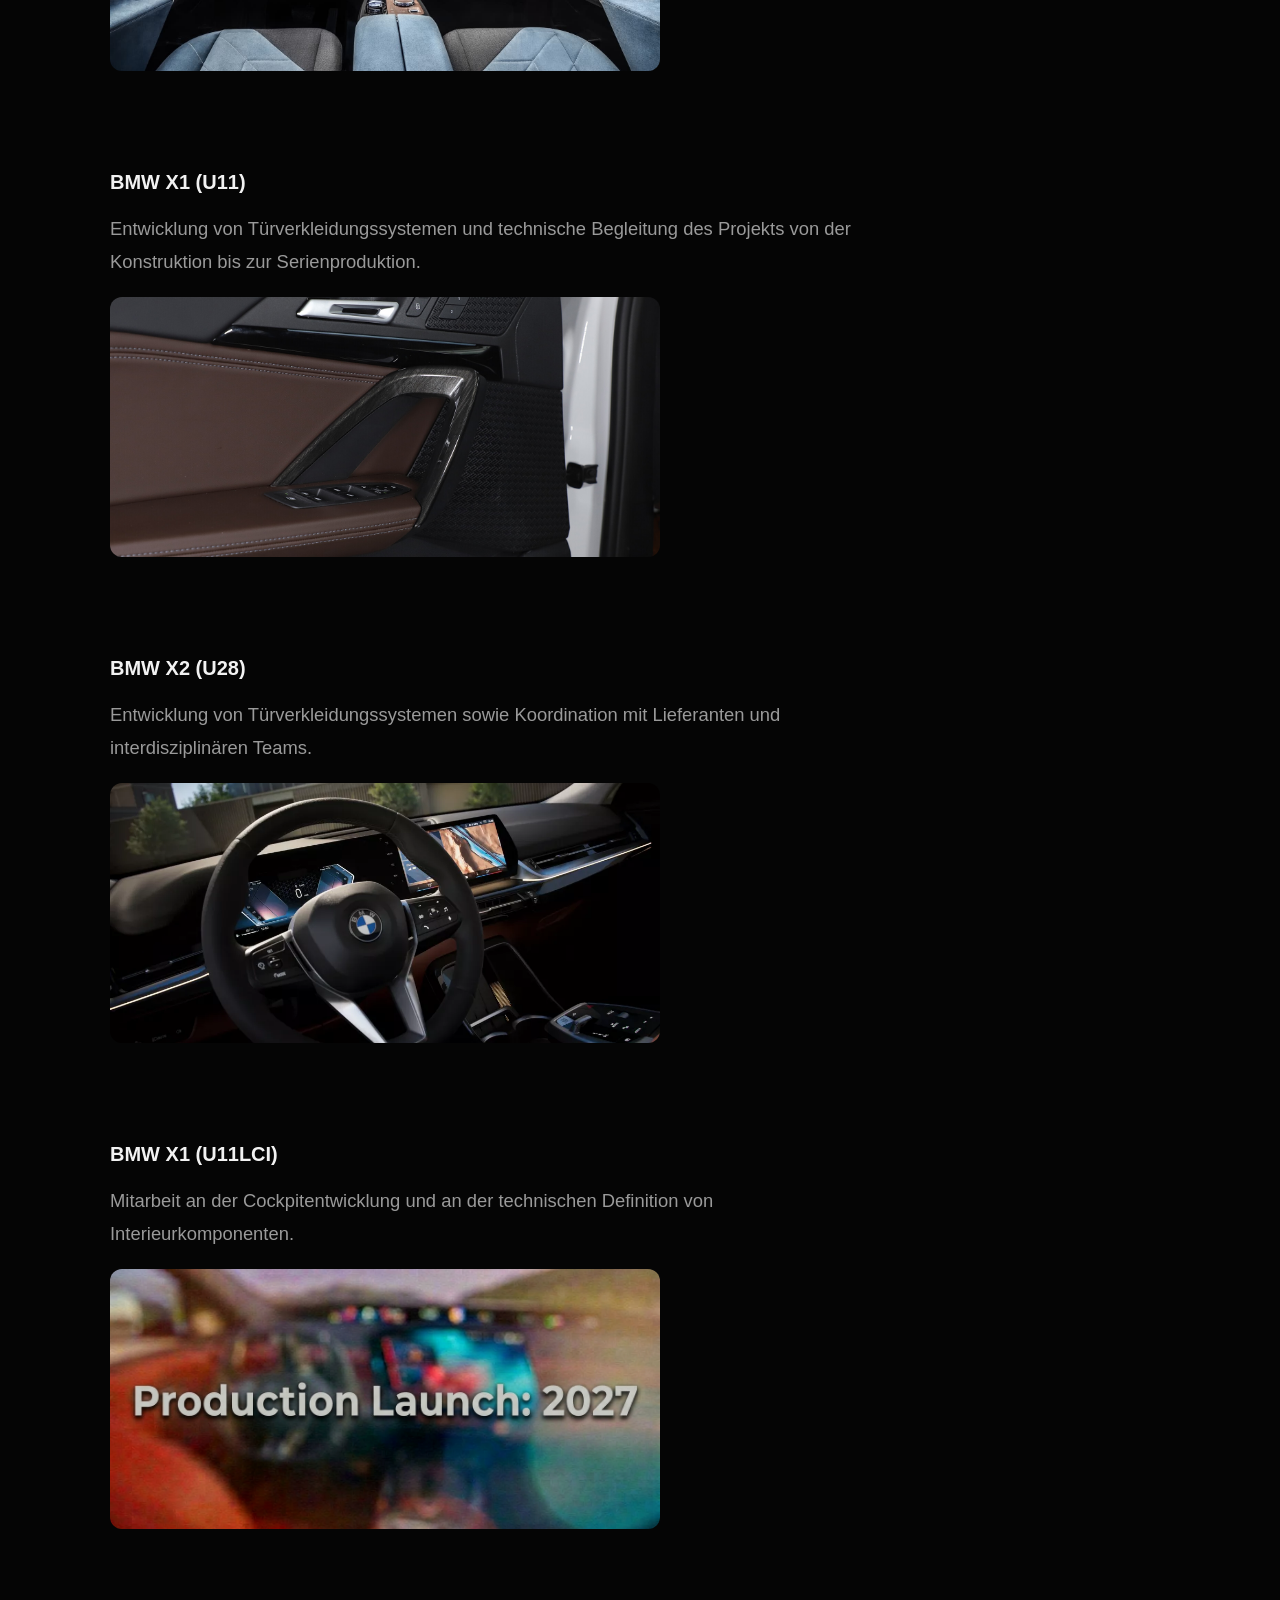
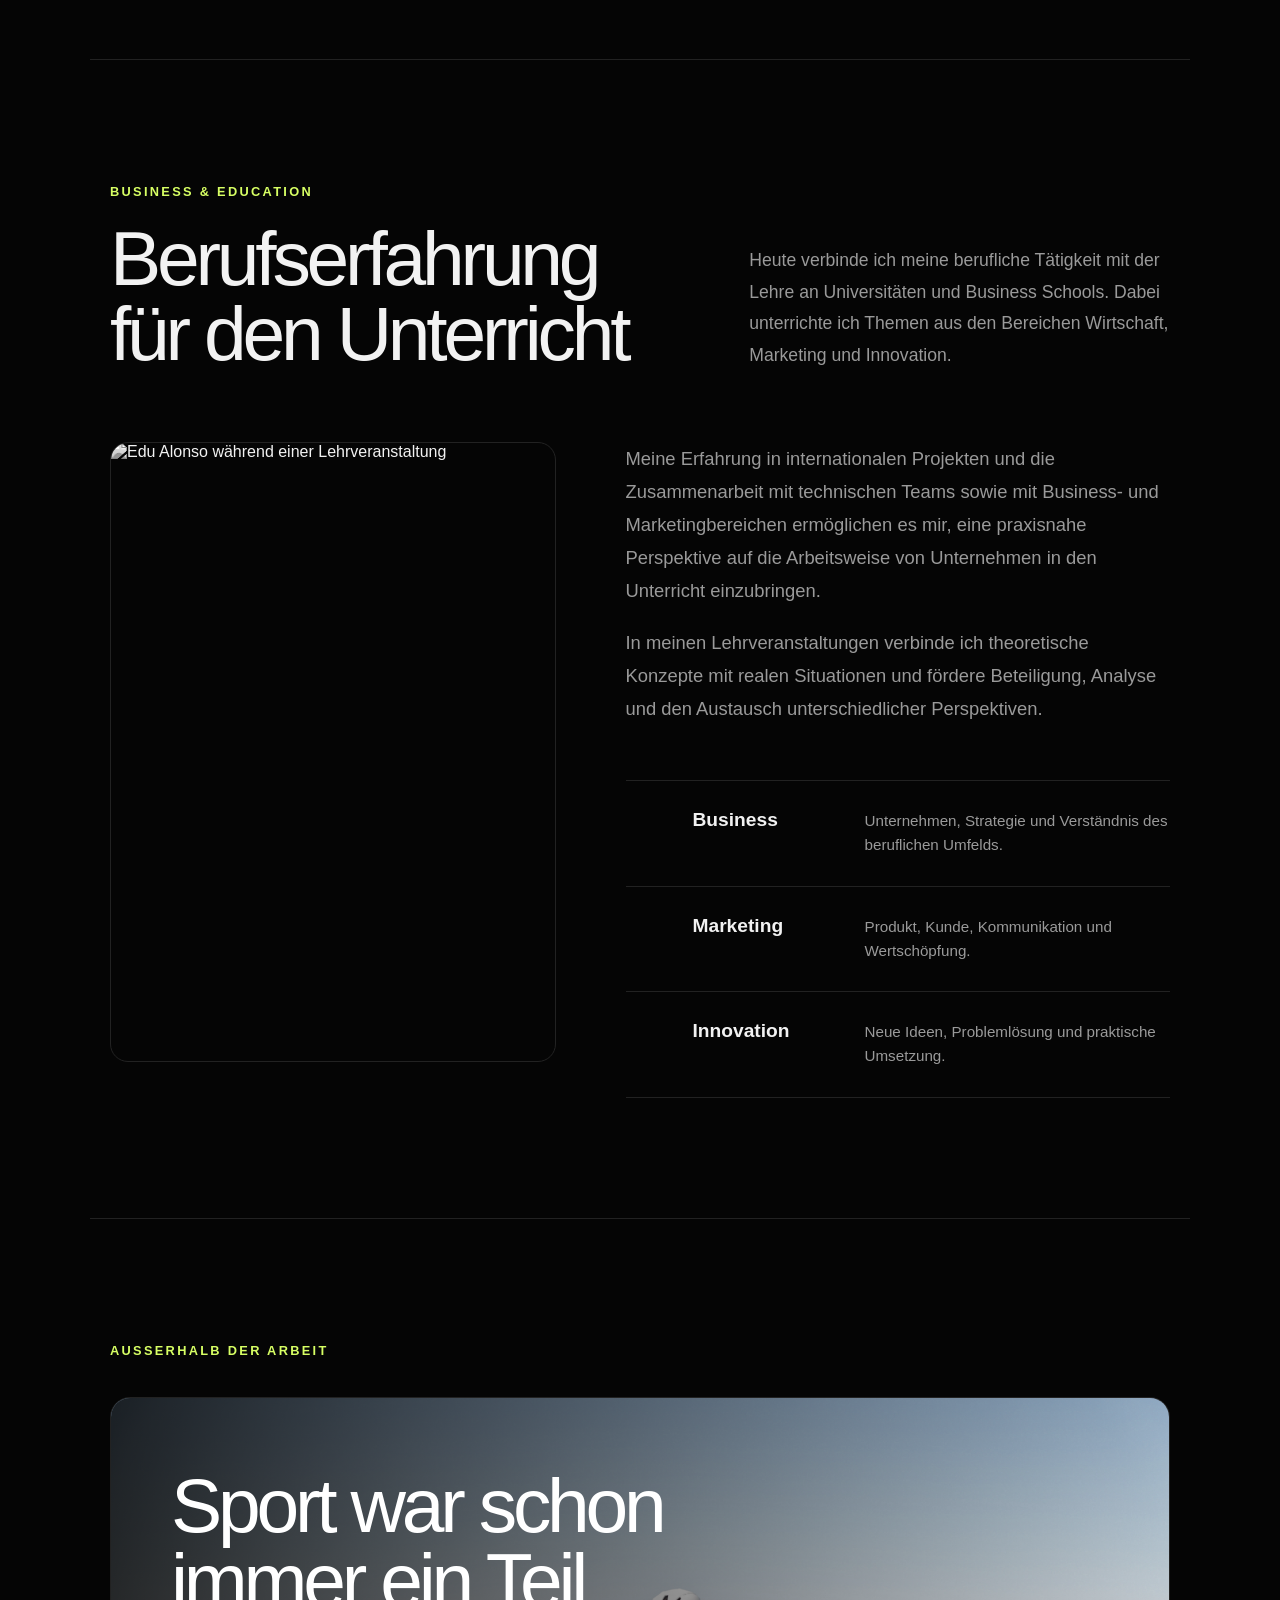
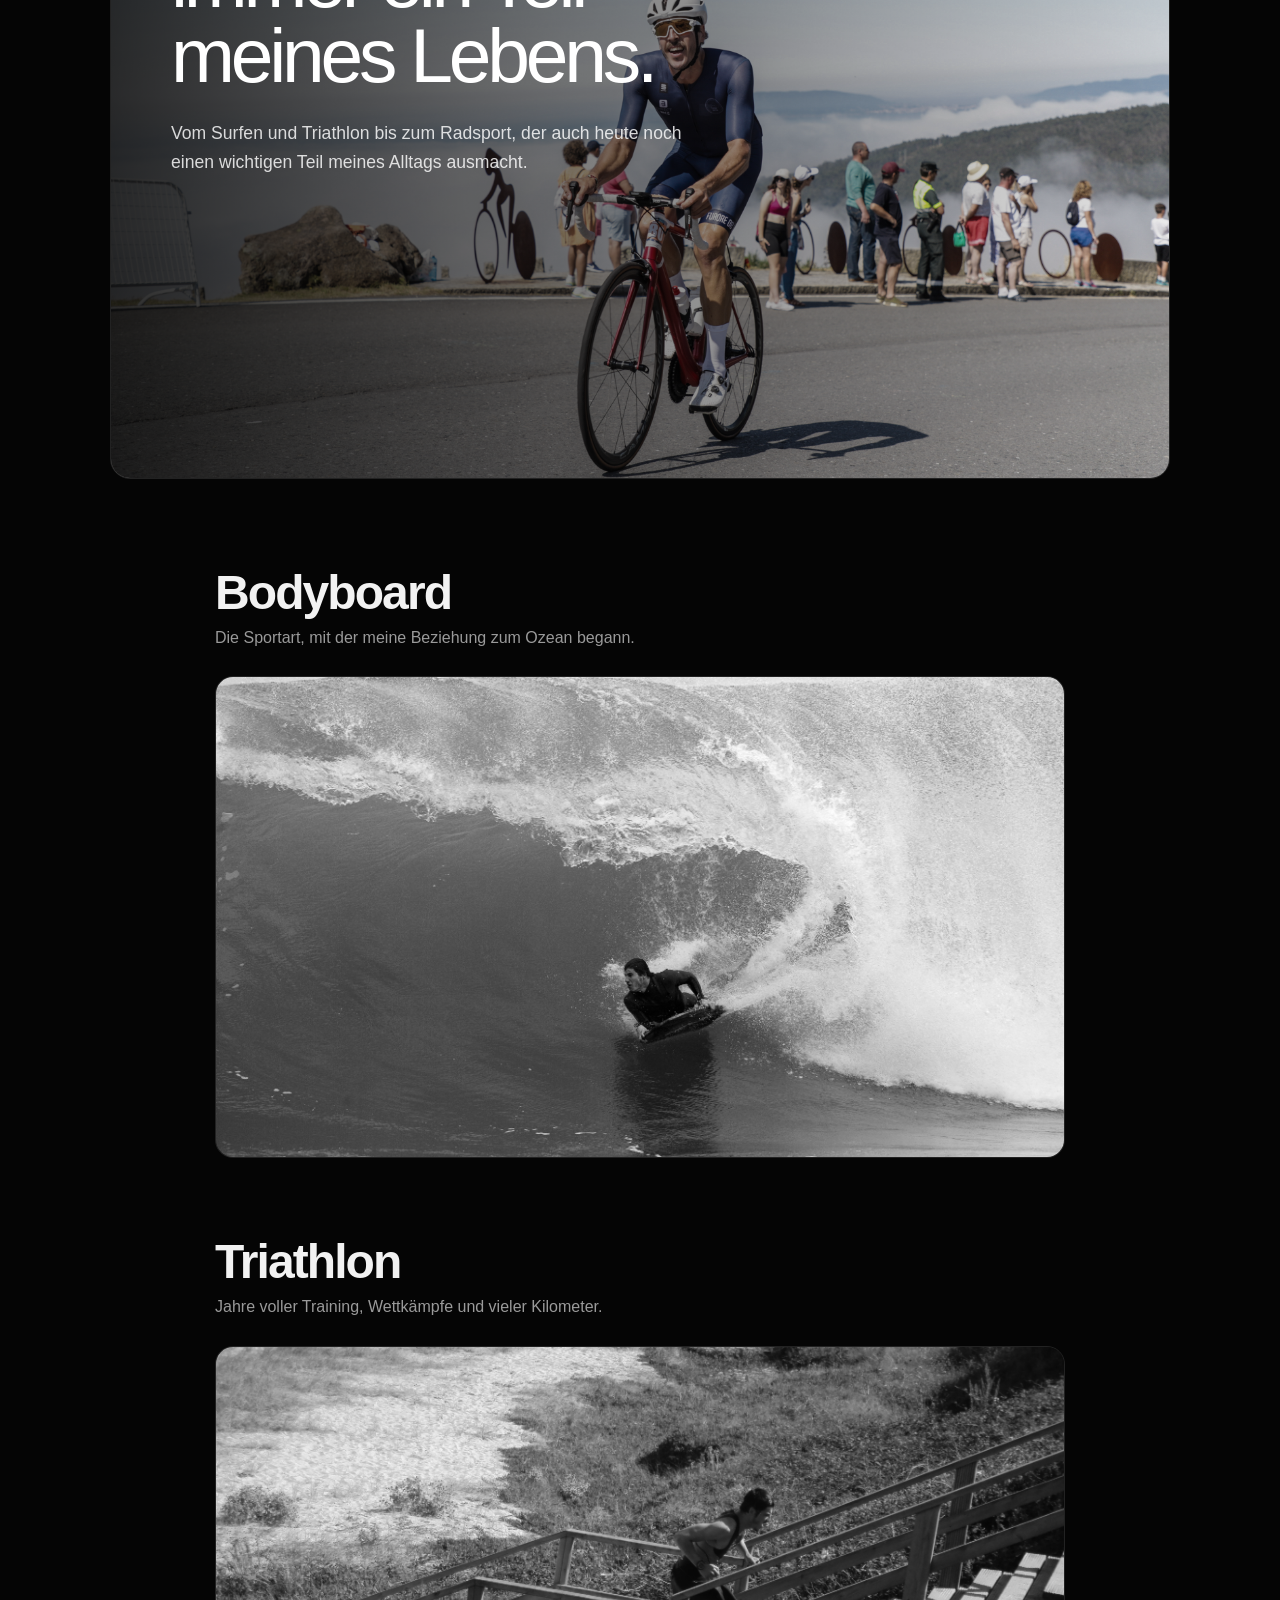
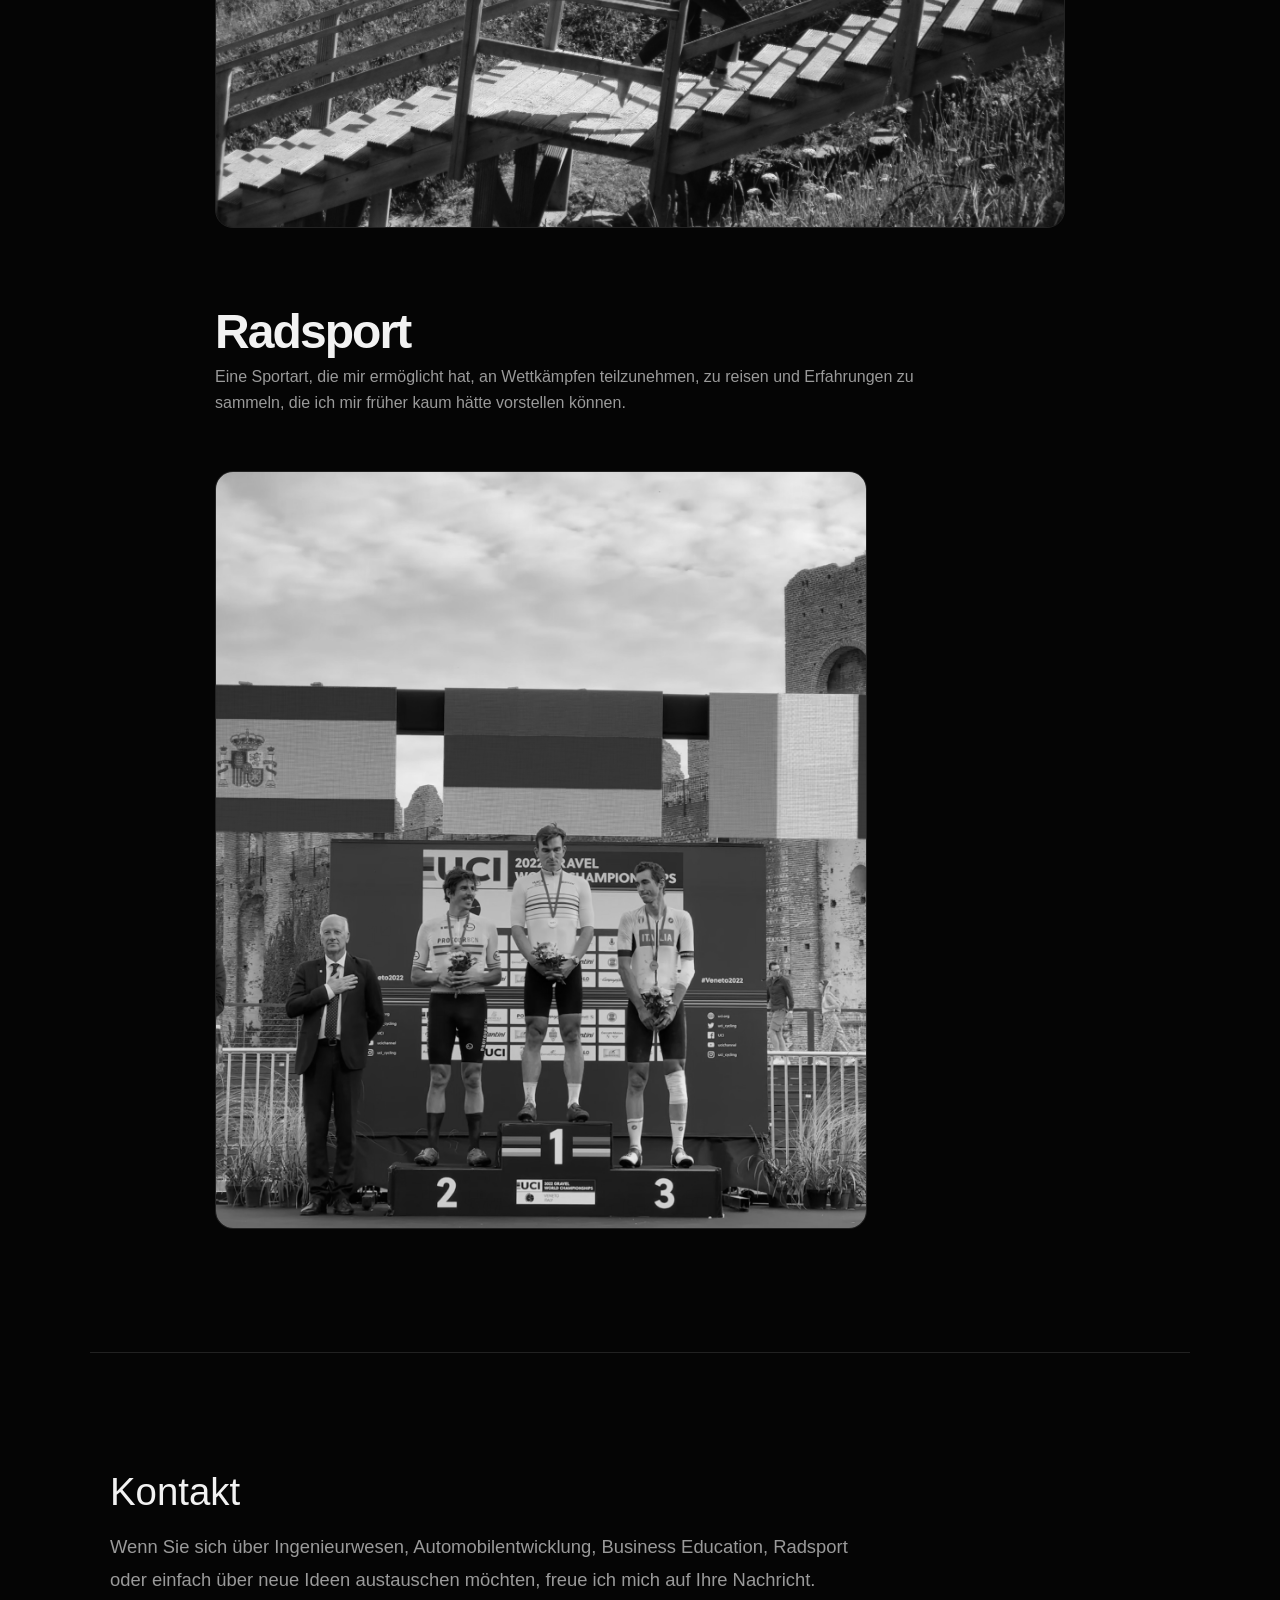
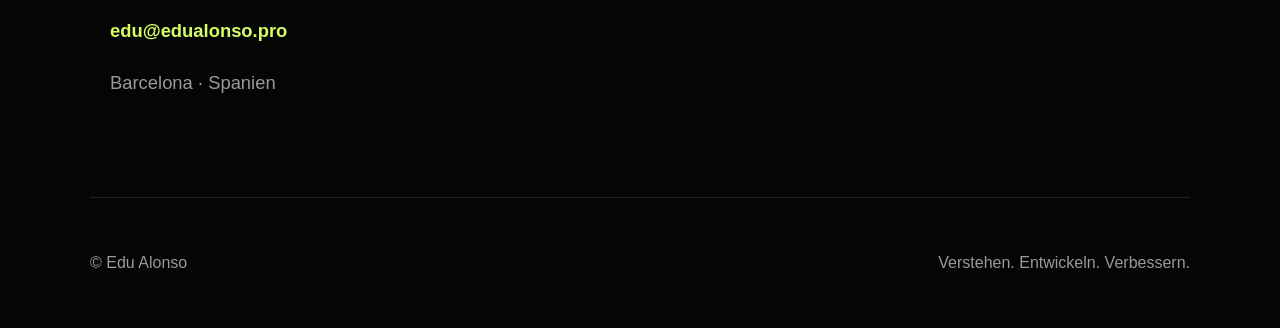
==== commit a530fcdb: "surf-bodyboard" ====
--- a/de/index.html
+++ b/de/index.html
@@ -32,7 +32,7 @@
       <a href="#business-education">Business & Education</a>
       <a href="#mas-alla">Außerhalb der Arbeit</a>
       <a href="#contacto">Kontakt</a>
-      <a href="/tools/climb-calculator/">Tools</a>
+      <a href="/tools/">Tools</a>
     </div>
   </nav>
 
@@ -404,7 +404,7 @@
         <article class="sport-story">
           <div class="sport-caption">
             <div>
-              <h3>Surfen</h3>
+              <h3>Bodyboard</h3>
 
               <p>
                 Die Sportart, mit der meine Beziehung zum Ozean begann.
@@ -414,8 +414,8 @@
 
           <div class="sport-image">
             <img
-              src="../images/surf.jpg"
-              alt="Edu Alonso beim Surfen"
+              src="../images/bodyboard.jpg"
+              alt="Edu Alonso beim Bodyboard"
             />
           </div>
         </article>
